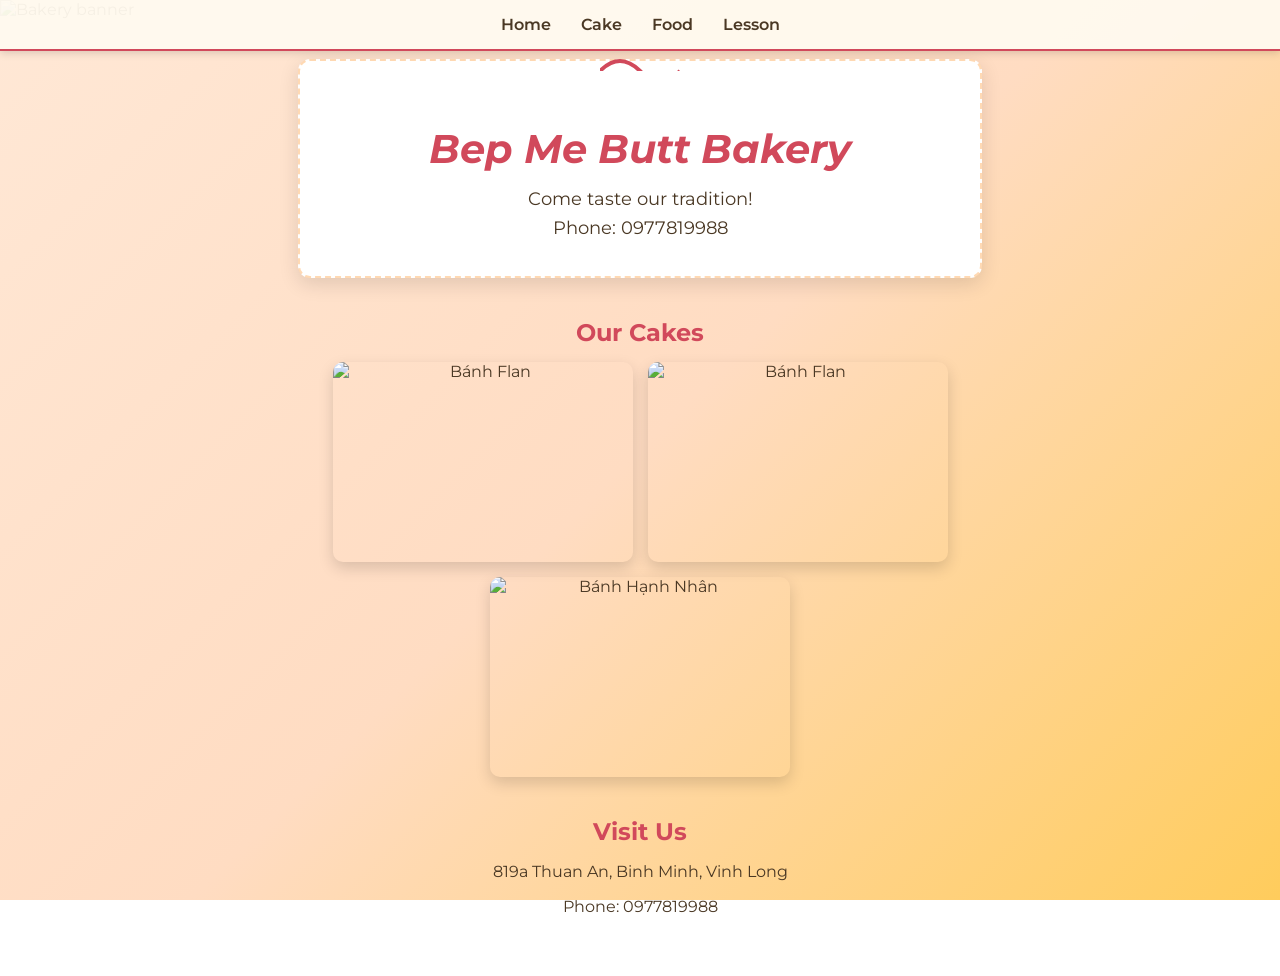
==== index.html @ 2055c54e "Add files via upload" ====
<!DOCTYPE html>
<html lang="vn">
<head>
    <meta charset="UTF-8">
    <meta name="viewport" content="width=device-width, initial-scale=1.0">
    <title>Bep Me Butt</title>
    <link href="https://fonts.googleapis.com/css2?family=Montserrat:wght@400;700&display=swap" rel="stylesheet">
    <link rel="stylesheet" href="style.css">
</head>
<body>
  <header>
    <nav class="catalog-bar">
      <ul>
        <li><a href="#home">Home</a></li>
        <li><a href="#cake">Cake</a></li>
        <li><a href="#food">Food</a></li>
        <li><a href="#lesson">Lesson</a></li>
      </ul>
    </nav>
  </header>

  <main>
    <section class="hero">
      <img src="https://via.placeholder.com/1200x400?text=Fresh+Baked+Goods" alt="Bakery banner">
    </section>

    <section class="card" id="about">
      <h1><em>Bep Me Butt Bakery</em></h1>
      <p></p>
      <p>Come taste our tradition!</p>
      <p>Phone: 0977819988</p>
    </section>

    <section class="gallery" id="cake">
      <h2>Our Cakes</h2>
      <div class="thumbs">
        <img src="https://via.placeholder.com/300x200?text=Chocolate+Cake" alt="Bánh Flan">
        <img src="https://via.placeholder.com/300x200?text=Strawberry+Cake" alt="Bánh Flan">
        <img src="https://via.placeholder.com/300x200?text=Cheesecake" alt="Bánh Hạnh Nhân">
      </div>
    </section>


    <section class="contact" id="lesson">
      <h2>Visit Us</h2>
      <p>819a Thuan An, Binh Minh, Vinh Long</p>
      <p>Phone: 0977819988</p>
    </section>
  </main>



  
</body>
</html>
---- style.css ----
@import url('https://fonts.googleapis.com/css2?family=Montserrat:wght@400;700&display=swap');

body {
    margin: 0;
    background: linear-gradient(135deg, #ffe8d6 0%, #ffdcc2 50%, #ffcc5c 100%);
    font-family: 'Montserrat', sans-serif;
    color: #4a3824; /* dark brown for a bakery feel */
    background-repeat: no-repeat;
    background-attachment: fixed;
}

/* global link/reset */
a {
    text-decoration: none;
    color: inherit;
}

/* navigation bar */
nav.catalog-bar {
    position: fixed;
    top: 0;
    width: 100%;
    background: rgba(255, 250, 240, 0.95); /* cream */
    box-shadow: 0 2px 8px rgba(0,0,0,.15);
    z-index: 1000;
    border-bottom: 2px solid #d1495b;
}

nav.catalog-bar ul {
    display: flex;
    justify-content: center;
    align-items: center;
    padding: 0;
    margin: 0;
    list-style: none;
}

nav.catalog-bar li {
    margin: 0 15px;
}

nav.catalog-bar a {
    font-weight: 600;
    padding: 15px 0;
    display: block;
    transition: color .2s ease;
}

nav.catalog-bar a:hover {
    color: #d1495b;
    text-shadow: 0 0 2px rgba(209,73,91,.5);
}

/* hero banner */
.hero img {
    width: 100%;
    display: block;
    object-fit: cover;
    max-height: 400px;
}

/* card */
.card {
    max-width: 600px;
    margin: 40px auto 20px;
    background: #fff;
    border-radius: 12px;
    padding: 30px 40px;
    box-shadow: 0 6px 20px rgba(0,0,0,.12);
    text-align: center;
    border: 2px dashed #ffd9b3; /* icing-like border */
    position: relative;
}
.card::before {
    content: "";
    position: absolute;
    top: -10px;
    left: 50%;
    transform: translateX(-50%);
    width: 80px;
    height: 20px;
    background: url('data:image/svg+xml;utf8,<svg xmlns="http://www.w3.org/2000/svg" width="80" height="20"><path d="M0,20 Q20,0 40,20 T80,20" fill="none" stroke="%23d1495b" stroke-width="4"/></svg>') no-repeat center;
}

.card h1 {
    color: #d1495b;
    font-size: 2.5rem;
    margin-bottom: 15px;
}

.card p {
    margin: 8px 0;
    font-size: 1.1rem;
}

.gallery {
    max-width: 900px;
    margin: 40px auto;
    text-align: center;
}

.gallery h2 {
    color: #d1495b;
    margin-bottom: 15px;
}

.gallery .thumbs {
    display: flex;
    flex-wrap: wrap;
    justify-content: center;
    gap: 15px;
}

.gallery .thumbs img {
    border-radius: 10px;
    width: 300px;
    height: 200px;
    object-fit: cover;
    box-shadow: 0 6px 15px rgba(0,0,0,.15);
    transition: transform .3s ease, box-shadow .3s ease;
}
.gallery .thumbs img:hover {
    transform: scale(1.05);
    box-shadow: 0 8px 20px rgba(0,0,0,.2);
}

.menu {
    max-width: 600px;
    margin: 40px auto;
}

.menu h2 {
    color: #d1495b;
    margin-bottom: 10px;
    text-align: center;
}

.menu ul {
    list-style: none;
    padding: 0;
    text-align: center;
}

.menu li {
    margin: 5px 0;
    font-size: 1.1rem;
}

.contact {
    max-width: 600px;
    margin: 40px auto 60px;
    text-align: center;
}

.contact h2 {
    color: #d1495b;
    margin-bottom: 10px;
}

/* responsive tweaks */
@media (max-width: 600px) {
    nav.catalog-bar ul { flex-direction: column; }
    nav.catalog-bar li { margin: 5px 0; }
    .card { margin-top: 160px; }
    .gallery .thumbs { flex-direction: column; }
    .gallery .thumbs img { width: 100%; height: auto; }
    .hero img { max-height: 200px; }
}
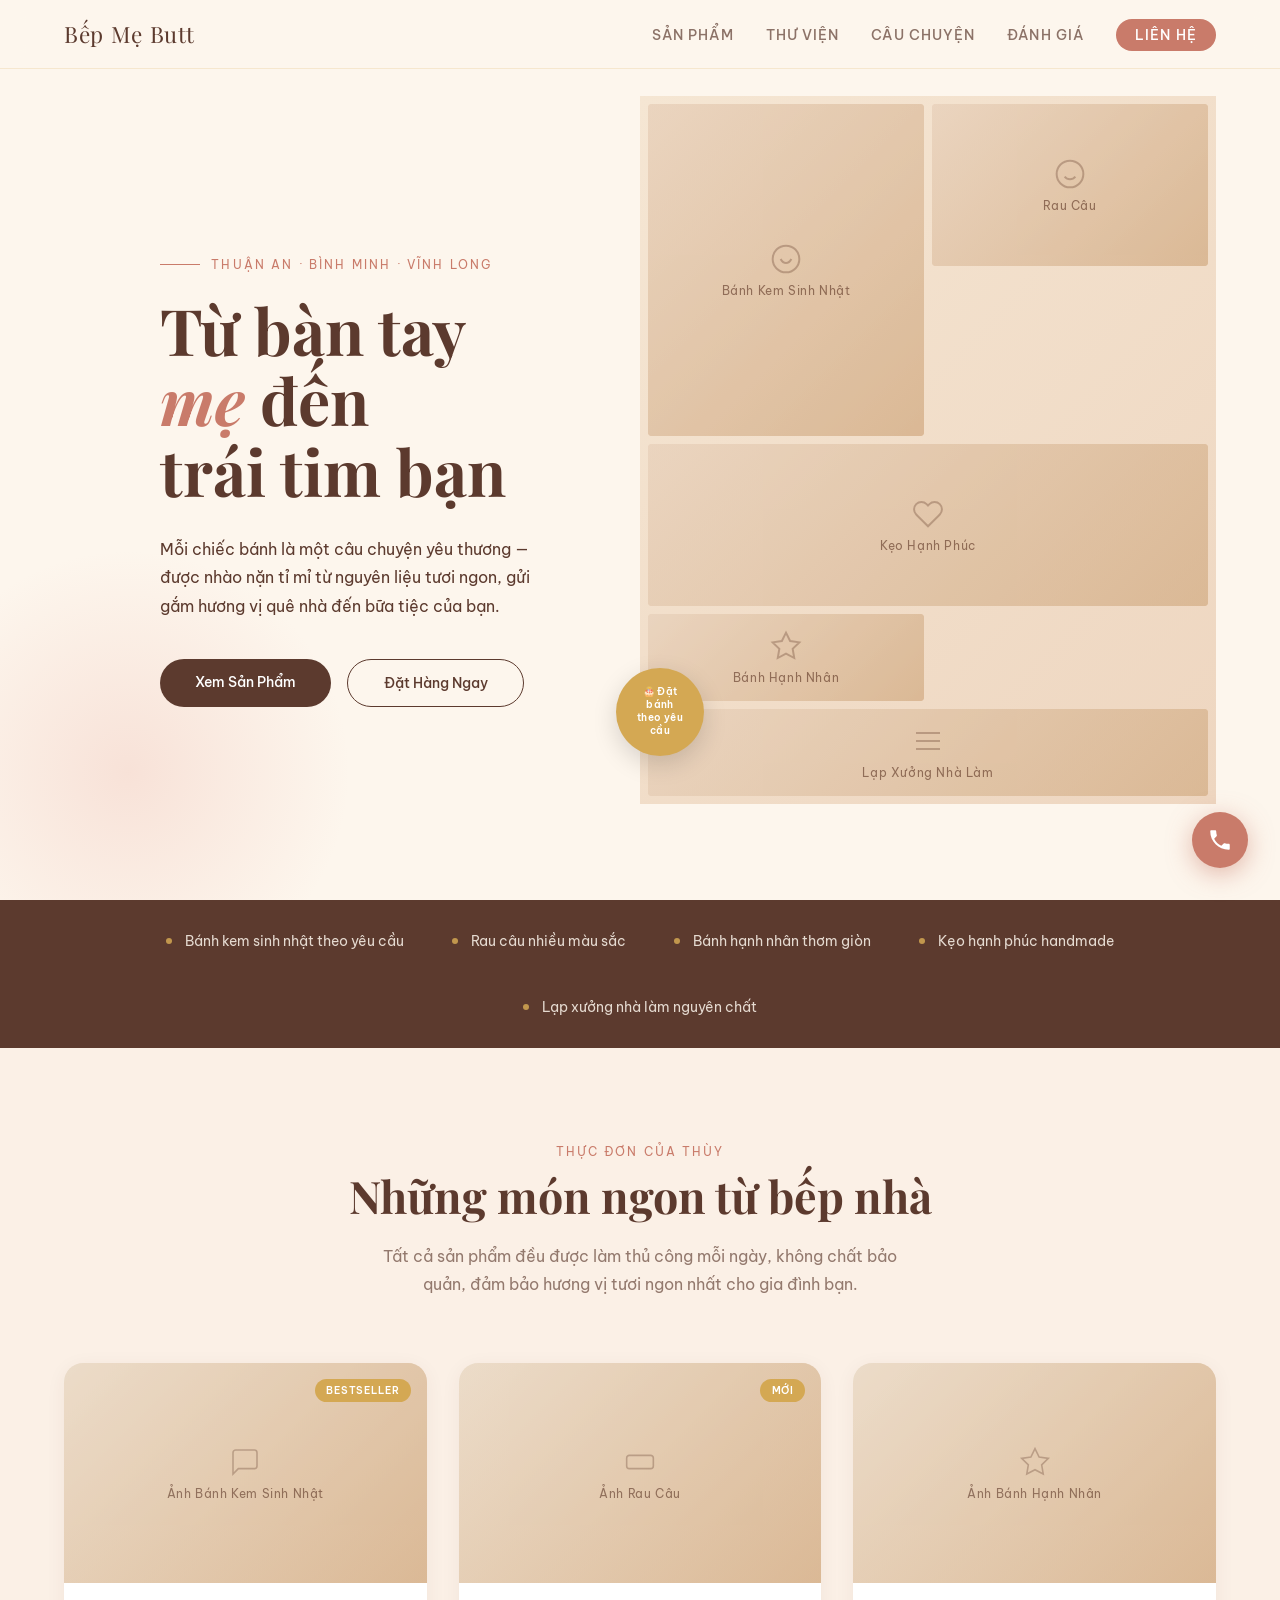
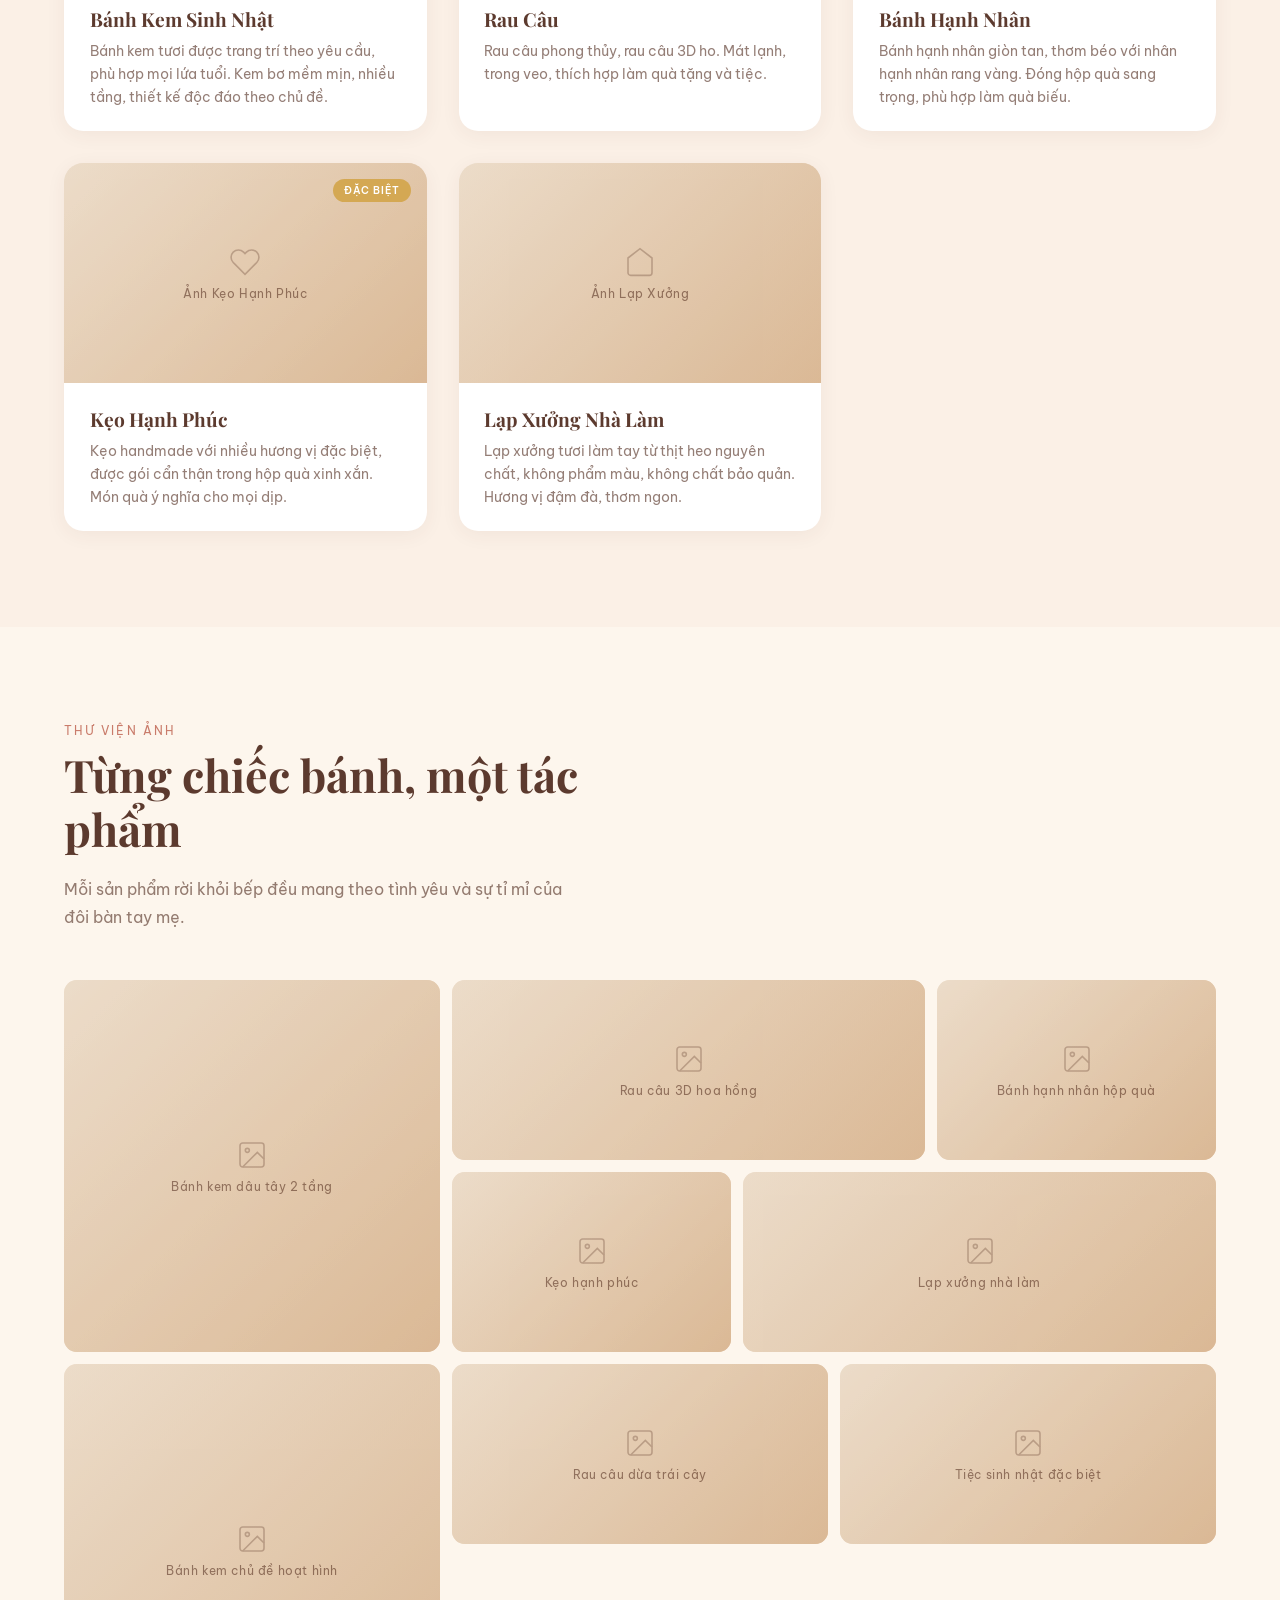
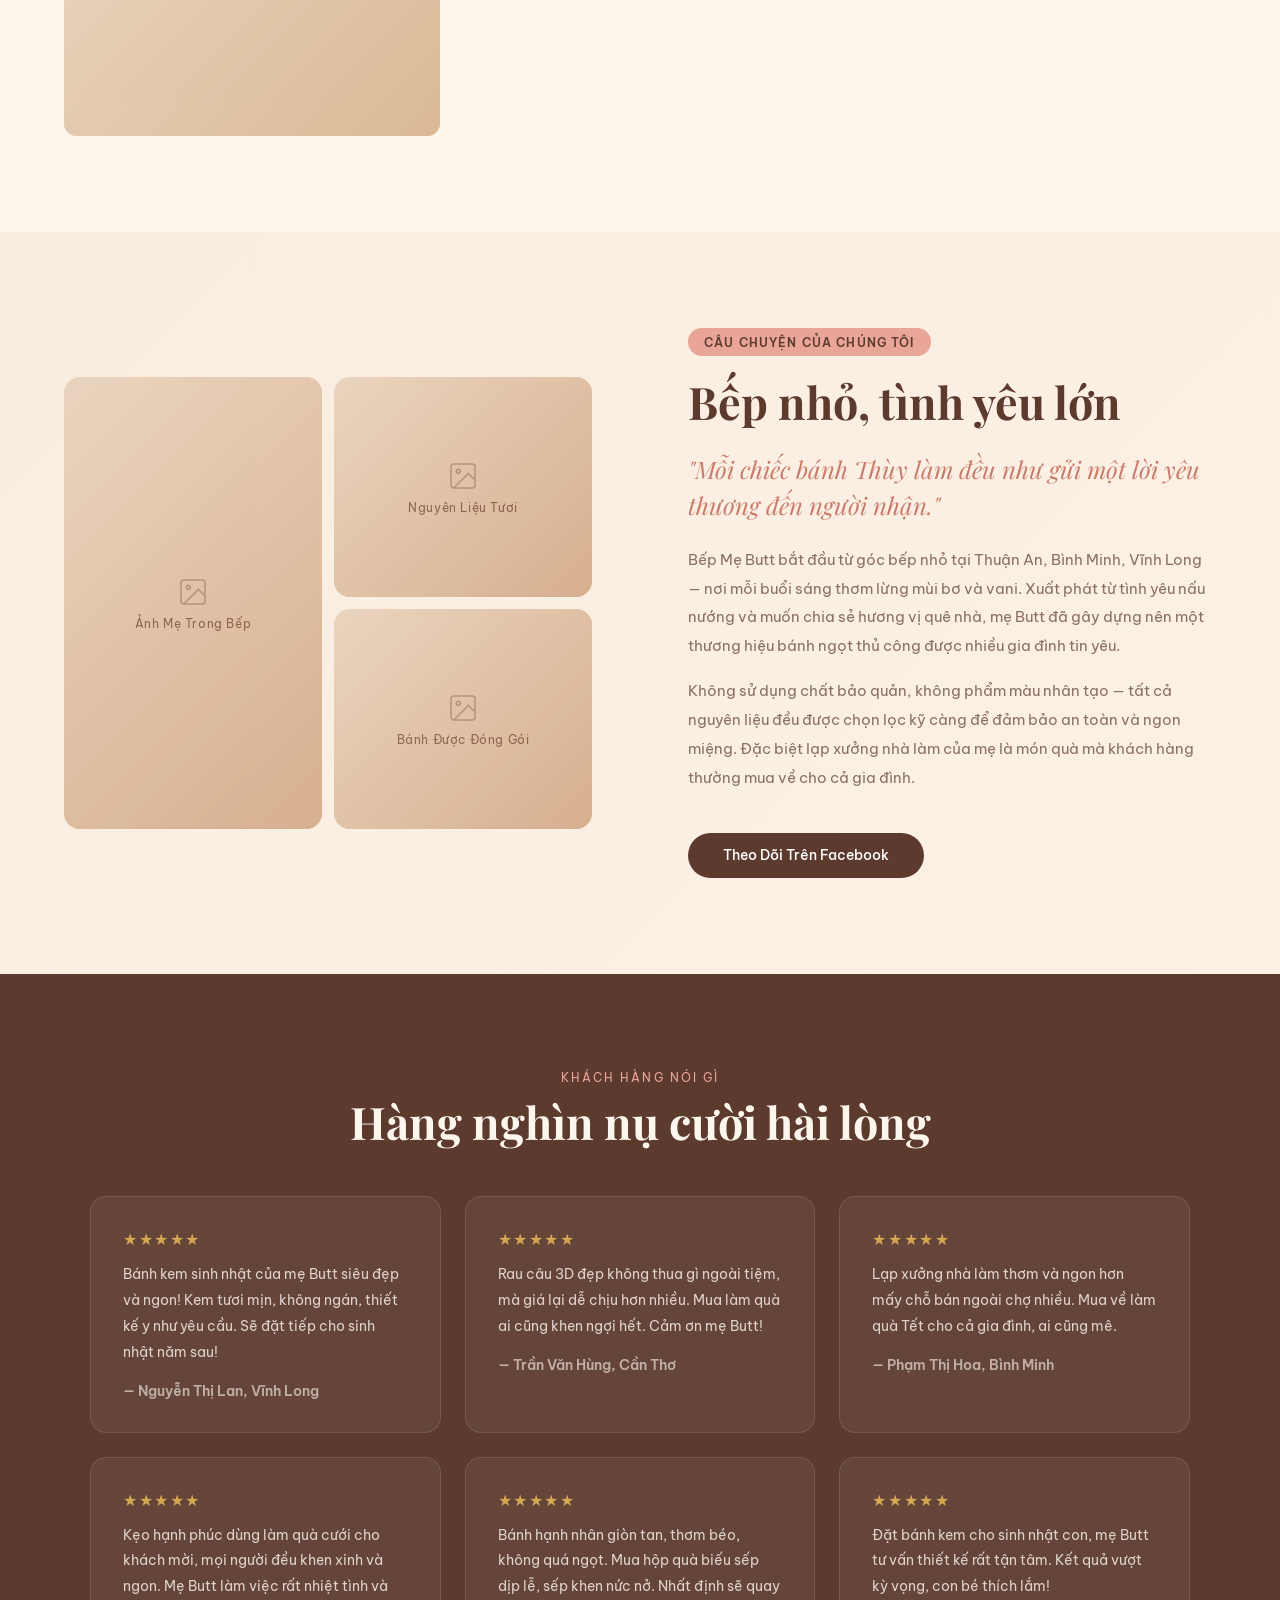
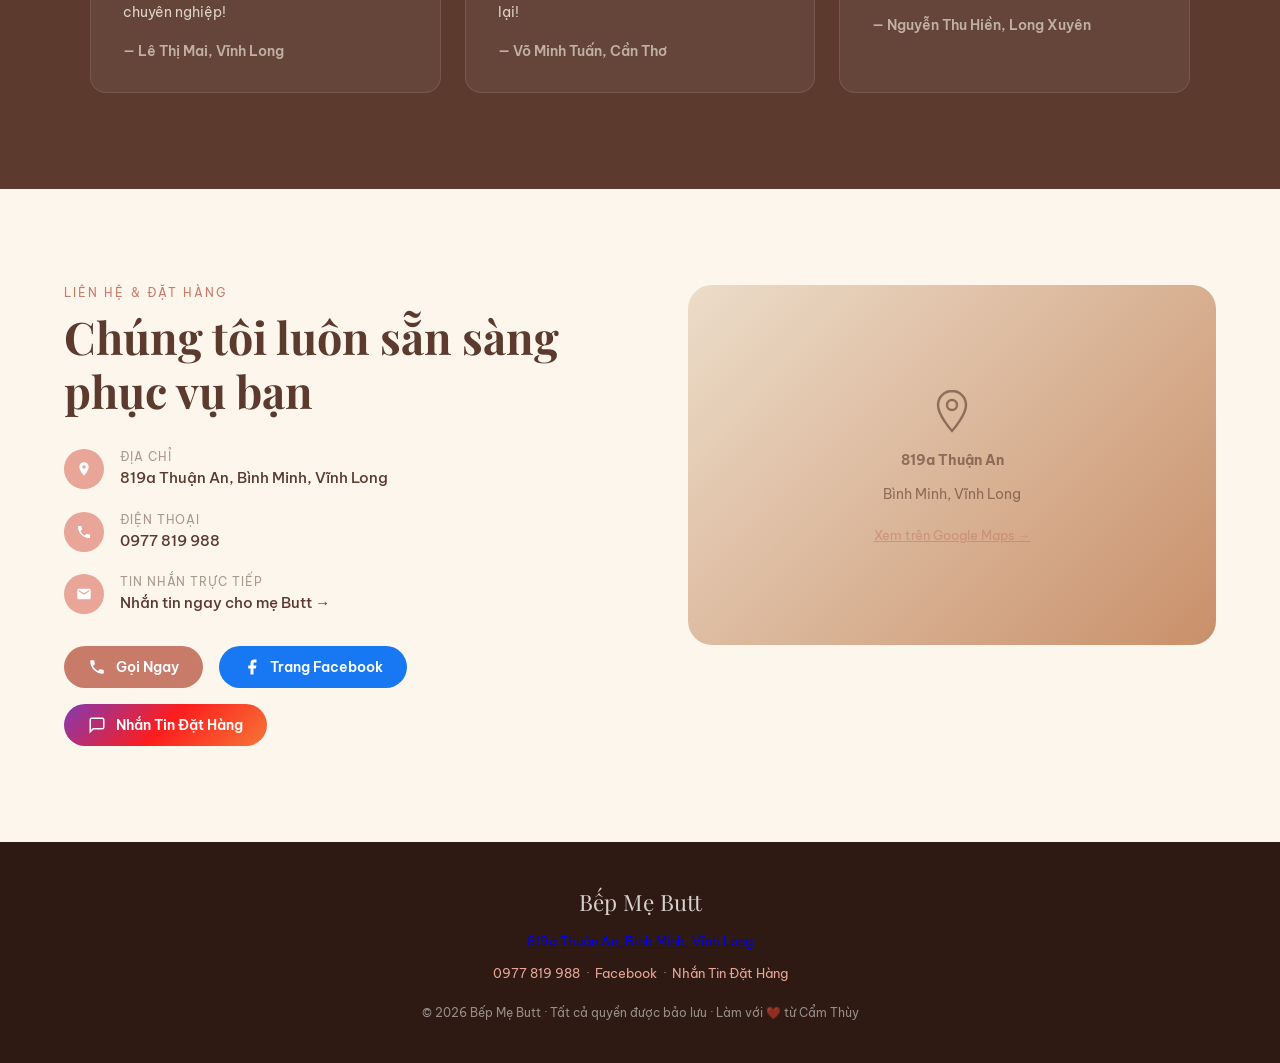
==== commit 7798b8b4: "Add files via upload" ====
--- a/index.html
+++ b/index.html
@@ -1,55 +1,340 @@
 <!DOCTYPE html>
-<html lang="vn">
+<html lang="vi">
 <head>
-    <meta charset="UTF-8">
-    <meta name="viewport" content="width=device-width, initial-scale=1.0">
-    <title>Bep Me Butt</title>
-    <link href="https://fonts.googleapis.com/css2?family=Montserrat:wght@400;700&display=swap" rel="stylesheet">
-    <link rel="stylesheet" href="style.css">
+<meta charset="UTF-8">
+<meta name="viewport" content="width=device-width, initial-scale=1.0">
+<title>Bếp Mẹ Butt – Bánh Ngọt Thủ Công</title>
+<link href="https://fonts.googleapis.com/css2?family=Playfair+Display:ital,wght@0,400;0,700;1,400&family=Be+Vietnam+Pro:wght@300;400;500;600&display=swap" rel="stylesheet">
+<link rel="stylesheet" href="style.css">
 </head>
 <body>
-  <header>
-    <nav class="catalog-bar">
-      <ul>
-        <li><a href="#home">Home</a></li>
-        <li><a href="#cake">Cake</a></li>
-        <li><a href="#food">Food</a></li>
-        <li><a href="#lesson">Lesson</a></li>
-      </ul>
-    </nav>
-  </header>
-
-  <main>
-    <section class="hero">
-      <img src="https://via.placeholder.com/1200x400?text=Fresh+Baked+Goods" alt="Bakery banner">
-    </section>
-
-    <section class="card" id="about">
-      <h1><em>Bep Me Butt Bakery</em></h1>
-      <p></p>
-      <p>Come taste our tradition!</p>
-      <p>Phone: 0977819988</p>
-    </section>
-
-    <section class="gallery" id="cake">
-      <h2>Our Cakes</h2>
-      <div class="thumbs">
-        <img src="https://via.placeholder.com/300x200?text=Chocolate+Cake" alt="Bánh Flan">
-        <img src="https://via.placeholder.com/300x200?text=Strawberry+Cake" alt="Bánh Flan">
-        <img src="https://via.placeholder.com/300x200?text=Cheesecake" alt="Bánh Hạnh Nhân">
-      </div>
-    </section>
-
-
-    <section class="contact" id="lesson">
-      <h2>Visit Us</h2>
-      <p>819a Thuan An, Binh Minh, Vinh Long</p>
-      <p>Phone: 0977819988</p>
-    </section>
-  </main>
-
-
-
-  
+
+<!-- NAV -->
+<nav>
+  <a href="#" class="nav-logo">Bếp Mẹ Butt</a>
+  <ul class="nav-links">
+    <li><a href="#san-pham">Sản Phẩm</a></li>
+    <li><a href="#thu-vien">Thư Viện</a></li>
+    <li><a href="#cau-chuyen">Câu Chuyện</a></li>
+    <li><a href="#danh-gia">Đánh Giá</a></li>
+    <li><a href="#lien-he" class="nav-cta">Liên Hệ</a></li>
+  </ul>
+</nav>
+
+<!-- HERO -->
+<section class="hero" id="trang-chu">
+  <div class="hero-left">
+    <p class="hero-eyebrow">Thuận An · Bình Minh · Vĩnh Long</p>
+    <h1 class="hero-title">
+      Từ bàn tay<br><em>mẹ</em> đến<br>trái tim bạn
+    </h1>
+    <p class="hero-desc">
+      Mỗi chiếc bánh là một câu chuyện yêu thương — được nhào nặn tỉ mỉ từ nguyên liệu tươi ngon, gửi gắm hương vị quê nhà đến bữa tiệc của bạn.
+    </p>
+    <div class="hero-btns">
+      <a href="#san-pham" class="btn-primary">Xem Sản Phẩm</a>
+      <a href="https://www.facebook.com/messages/t/100029958670315" target="_blank" class="btn-outline">Đặt Hàng Ngay</a>
+    </div>
+  </div>
+
+  <div class="hero-right">
+    <div class="hero-mosaic">
+      <div class="mosaic-img">
+        <div class="ph">
+          <svg viewBox="0 0 24 24" fill="none" stroke="currentColor" stroke-width="1.5"><circle cx="12" cy="12" r="10"/><path d="M8 12s1.5 3 4 3 4-3 4-3"/><path d="M9 9h.01M15 9h.01"/></svg>
+          Bánh Kem Sinh Nhật
+        </div>
+      </div>
+      <div class="mosaic-img">
+        <div class="ph">
+          <svg viewBox="0 0 24 24" fill="none" stroke="currentColor" stroke-width="1.5"><path d="M12 2C6.48 2 2 6.48 2 12s4.48 10 10 10 10-4.48 10-10S17.52 2 12 2z"/><path d="M8 14s1.5 2 4 2 4-2 4-2"/></svg>
+          Rau Câu
+        </div>
+      </div>
+      <div class="mosaic-img">
+        <div class="ph">
+          <svg viewBox="0 0 24 24" fill="none" stroke="currentColor" stroke-width="1.5"><path d="M20.84 4.61a5.5 5.5 0 0 0-7.78 0L12 5.67l-1.06-1.06a5.5 5.5 0 0 0-7.78 7.78l1.06 1.06L12 21.23l7.78-7.78 1.06-1.06a5.5 5.5 0 0 0 0-7.78z"/></svg>
+          Kẹo Hạnh Phúc
+        </div>
+      </div>
+      <div class="mosaic-img">
+        <div class="ph">
+          <svg viewBox="0 0 24 24" fill="none" stroke="currentColor" stroke-width="1.5"><path d="M12 2l3.09 6.26L22 9.27l-5 4.87 1.18 6.88L12 17.77l-6.18 3.25L7 14.14 2 9.27l6.91-1.01L12 2z"/></svg>
+          Bánh Hạnh Nhân
+        </div>
+      </div>
+      <div class="mosaic-img" style="grid-column:span 2">
+        <div class="ph">
+          <svg viewBox="0 0 24 24" fill="none" stroke="currentColor" stroke-width="1.5"><path d="M3 6h18M3 12h18M3 18h18"/></svg>
+          Lạp Xưởng Nhà Làm
+        </div>
+      </div>
+    </div>
+    <div class="hero-badge">🎂 Đặt<br>bánh<br>theo yêu<br>cầu</div>
+  </div>
+  <div class="hero-blob"></div>
+</section>
+
+<!-- STRIP -->
+<div class="about-strip">
+  <div class="strip-item"><span class="strip-dot"></span>Bánh kem sinh nhật theo yêu cầu</div>
+  <div class="strip-item"><span class="strip-dot"></span>Rau câu nhiều màu sắc</div>
+  <div class="strip-item"><span class="strip-dot"></span>Bánh hạnh nhân thơm giòn</div>
+  <div class="strip-item"><span class="strip-dot"></span>Kẹo hạnh phúc handmade</div>
+  <div class="strip-item"><span class="strip-dot"></span>Lạp xưởng nhà làm nguyên chất</div>
+</div>
+
+<!-- PRODUCTS -->
+<section id="san-pham">
+  <div class="products-header">
+    <p class="section-label">Thực Đơn Của Thùy</p>
+    <h2 class="section-title">Những món ngon từ bếp nhà</h2>
+    <p class="section-sub">Tất cả sản phẩm đều được làm thủ công mỗi ngày, không chất bảo quản, đảm bảo hương vị tươi ngon nhất cho gia đình bạn.</p>
+  </div>
+  <div class="product-grid">
+
+    <div class="product-card">
+      <div class="product-img">
+        <div class="ph">
+          <svg viewBox="0 0 24 24" fill="none" stroke="currentColor" stroke-width="1.2" width="40" height="40"><path d="M21 15a2 2 0 0 1-2 2H7l-4 4V5a2 2 0 0 1 2-2h14a2 2 0 0 1 2 2z"/></svg>
+          Ảnh Bánh Kem Sinh Nhật
+        </div>
+        <span class="product-tag">Bestseller</span>
+      </div>
+      <div class="product-info">
+        <h3 class="product-name">Bánh Kem Sinh Nhật</h3>
+        <p class="product-desc">Bánh kem tươi được trang trí theo yêu cầu, phù hợp mọi lứa tuổi. Kem bơ mềm mịn, nhiều tầng, thiết kế độc đáo theo chủ đề.</p>
+      </div>
+    </div>
+
+    <div class="product-card">
+      <div class="product-img">
+        <div class="ph">
+          <svg viewBox="0 0 24 24" fill="none" stroke="currentColor" stroke-width="1.2" width="40" height="40"><path d="M20 7H4a2 2 0 0 0-2 2v6a2 2 0 0 0 2 2h16a2 2 0 0 0 2-2V9a2 2 0 0 0-2-2z"/></svg>
+          Ảnh Rau Câu
+        </div>
+        <span class="product-tag">Mới</span>
+      </div>
+      <div class="product-info">
+        <h3 class="product-name">Rau Câu</h3>
+        <p class="product-desc">Rau câu phong thủy, rau câu 3D ho. Mát lạnh, trong veo, thích hợp làm quà tặng và tiệc.</p>
+      </div>
+    </div>
+
+    <div class="product-card">
+      <div class="product-img">
+        <div class="ph">
+          <svg viewBox="0 0 24 24" fill="none" stroke="currentColor" stroke-width="1.2" width="40" height="40"><path d="M12 2l3.09 6.26L22 9.27l-5 4.87 1.18 6.88L12 17.77l-6.18 3.25L7 14.14 2 9.27l6.91-1.01L12 2z"/></svg>
+          Ảnh Bánh Hạnh Nhân
+        </div>
+      </div>
+      <div class="product-info">
+        <h3 class="product-name">Bánh Hạnh Nhân</h3>
+        <p class="product-desc">Bánh hạnh nhân giòn tan, thơm béo với nhân hạnh nhân rang vàng. Đóng hộp quà sang trọng, phù hợp làm quà biếu.</p>
+      </div>
+    </div>
+
+    <div class="product-card">
+      <div class="product-img">
+        <div class="ph">
+          <svg viewBox="0 0 24 24" fill="none" stroke="currentColor" stroke-width="1.2" width="40" height="40"><path d="M20.84 4.61a5.5 5.5 0 0 0-7.78 0L12 5.67l-1.06-1.06a5.5 5.5 0 0 0-7.78 7.78l1.06 1.06L12 21.23l7.78-7.78 1.06-1.06a5.5 5.5 0 0 0 0-7.78z"/></svg>
+          Ảnh Kẹo Hạnh Phúc
+        </div>
+        <span class="product-tag">Đặc Biệt</span>
+      </div>
+      <div class="product-info">
+        <h3 class="product-name">Kẹo Hạnh Phúc</h3>
+        <p class="product-desc">Kẹo handmade với nhiều hương vị đặc biệt, được gói cẩn thận trong hộp quà xinh xắn. Món quà ý nghĩa cho mọi dịp.</p>
+      </div>
+    </div>
+
+    <div class="product-card">
+      <div class="product-img">
+        <div class="ph">
+          <svg viewBox="0 0 24 24" fill="none" stroke="currentColor" stroke-width="1.2" width="40" height="40"><path d="M3 9l9-7 9 7v11a2 2 0 0 1-2 2H5a2 2 0 0 1-2-2z"/></svg>
+          Ảnh Lạp Xưởng
+        </div>
+      </div>
+      <div class="product-info">
+        <h3 class="product-name">Lạp Xưởng Nhà Làm</h3>
+        <p class="product-desc">Lạp xưởng tươi làm tay từ thịt heo nguyên chất, không phẩm màu, không chất bảo quản. Hương vị đậm đà, thơm ngon.</p>
+      </div>
+    </div>
+
+  </div>
+</section>
+
+<!-- GALLERY -->
+<section id="thu-vien">
+  <div class="gallery-header">
+    <p class="section-label">Thư Viện Ảnh</p>
+    <h2 class="section-title">Từng chiếc bánh, một tác phẩm</h2>
+    <p class="section-sub">Mỗi sản phẩm rời khỏi bếp đều mang theo tình yêu và sự tỉ mỉ của đôi bàn tay mẹ.</p>
+  </div>
+  <div class="gallery-grid">
+    <div class="g-img g1"><div class="ph" style="height:100%"><svg viewBox="0 0 24 24" fill="none" stroke="currentColor" stroke-width="1.2" width="36" height="36"><rect x="3" y="3" width="18" height="18" rx="2"/><circle cx="8.5" cy="8.5" r="1.5"/><path d="M21 15l-5-5L5 21"/></svg>Bánh kem dâu tây 2 tầng</div></div>
+    <div class="g-img g2"><div class="ph" style="height:100%"><svg viewBox="0 0 24 24" fill="none" stroke="currentColor" stroke-width="1.2" width="32" height="32"><rect x="3" y="3" width="18" height="18" rx="2"/><circle cx="8.5" cy="8.5" r="1.5"/><path d="M21 15l-5-5L5 21"/></svg>Rau câu 3D hoa hồng</div></div>
+    <div class="g-img g3"><div class="ph" style="height:100%"><svg viewBox="0 0 24 24" fill="none" stroke="currentColor" stroke-width="1.2" width="28" height="28"><rect x="3" y="3" width="18" height="18" rx="2"/><circle cx="8.5" cy="8.5" r="1.5"/><path d="M21 15l-5-5L5 21"/></svg>Bánh hạnh nhân hộp quà</div></div>
+    <div class="g-img g4"><div class="ph" style="height:100%"><svg viewBox="0 0 24 24" fill="none" stroke="currentColor" stroke-width="1.2" width="28" height="28"><rect x="3" y="3" width="18" height="18" rx="2"/><circle cx="8.5" cy="8.5" r="1.5"/><path d="M21 15l-5-5L5 21"/></svg>Kẹo hạnh phúc</div></div>
+    <div class="g-img g5"><div class="ph" style="height:100%"><svg viewBox="0 0 24 24" fill="none" stroke="currentColor" stroke-width="1.2" width="32" height="32"><rect x="3" y="3" width="18" height="18" rx="2"/><circle cx="8.5" cy="8.5" r="1.5"/><path d="M21 15l-5-5L5 21"/></svg>Lạp xưởng nhà làm</div></div>
+    <div class="g-img g6"><div class="ph" style="height:100%"><svg viewBox="0 0 24 24" fill="none" stroke="currentColor" stroke-width="1.2" width="36" height="36"><rect x="3" y="3" width="18" height="18" rx="2"/><circle cx="8.5" cy="8.5" r="1.5"/><path d="M21 15l-5-5L5 21"/></svg>Bánh kem chủ đề hoạt hình</div></div>
+    <div class="g-img g7"><div class="ph" style="height:100%"><svg viewBox="0 0 24 24" fill="none" stroke="currentColor" stroke-width="1.2" width="28" height="28"><rect x="3" y="3" width="18" height="18" rx="2"/><circle cx="8.5" cy="8.5" r="1.5"/><path d="M21 15l-5-5L5 21"/></svg>Rau câu dừa trái cây</div></div>
+    <div class="g-img g8"><div class="ph" style="height:100%"><svg viewBox="0 0 24 24" fill="none" stroke="currentColor" stroke-width="1.2" width="28" height="28"><rect x="3" y="3" width="18" height="18" rx="2"/><circle cx="8.5" cy="8.5" r="1.5"/><path d="M21 15l-5-5L5 21"/></svg>Tiệc sinh nhật đặc biệt</div></div>
+  </div>
+</section>
+
+<!-- STORY -->
+<section id="cau-chuyen">
+  <div class="story-imgs">
+    <div class="story-img"><div class="ph" style="height:100%">
+      <svg viewBox="0 0 24 24" fill="none" stroke="currentColor" stroke-width="1.2" width="40" height="40"><rect x="3" y="3" width="18" height="18" rx="2"/><circle cx="8.5" cy="8.5" r="1.5"/><path d="M21 15l-5-5L5 21"/></svg>
+      Ảnh Mẹ Trong Bếp
+    </div></div>
+    <div class="story-img"><div class="ph" style="height:100%">
+      <svg viewBox="0 0 24 24" fill="none" stroke="currentColor" stroke-width="1.2" width="36" height="36"><rect x="3" y="3" width="18" height="18" rx="2"/><circle cx="8.5" cy="8.5" r="1.5"/><path d="M21 15l-5-5L5 21"/></svg>
+      Nguyên Liệu Tươi
+    </div></div>
+    <div class="story-img"><div class="ph" style="height:100%">
+      <svg viewBox="0 0 24 24" fill="none" stroke="currentColor" stroke-width="1.2" width="36" height="36"><rect x="3" y="3" width="18" height="18" rx="2"/><circle cx="8.5" cy="8.5" r="1.5"/><path d="M21 15l-5-5L5 21"/></svg>
+      Bánh Được Đóng Gói
+    </div></div>
+  </div>
+  <div class="story-text-side">
+    <span class="story-tag">Câu Chuyện Của Chúng Tôi</span>
+    <h2 class="section-title">Bếp nhỏ, tình yêu lớn</h2>
+    <p class="story-quote">"Mỗi chiếc bánh Thùy làm đều như gửi một lời yêu thương đến người nhận."</p>
+    <p class="story-text">
+      Bếp Mẹ Butt bắt đầu từ góc bếp nhỏ tại Thuận An, Bình Minh, Vĩnh Long — nơi mỗi buổi sáng thơm lừng mùi bơ và vani. Xuất phát từ tình yêu nấu nướng và muốn chia sẻ hương vị quê nhà, mẹ Butt đã gây dựng nên một thương hiệu bánh ngọt thủ công được nhiều gia đình tin yêu.
+    </p>
+    <p class="story-text">
+      Không sử dụng chất bảo quản, không phẩm màu nhân tạo — tất cả nguyên liệu đều được chọn lọc kỹ càng để đảm bảo an toàn và ngon miệng. Đặc biệt lạp xưởng nhà làm của mẹ là món quà mà khách hàng thường mua về cho cả gia đình.
+    </p>
+    <a href="https://www.facebook.com/cam.thuy.le.971565" target="_blank" class="btn-primary" style="display:inline-block; margin-top:1.5rem;">Theo Dõi Trên Facebook</a>
+  </div>
+</section>
+
+<!-- TESTIMONIALS -->
+<section id="danh-gia">
+  <p class="section-label">Khách Hàng Nói Gì</p>
+  <h2 class="section-title">Hàng nghìn nụ cười hài lòng</h2>
+  <div class="reviews-grid">
+    <div class="review-card">
+      <div class="stars">★★★★★</div>
+      <p class="review-text">Bánh kem sinh nhật của mẹ Butt siêu đẹp và ngon! Kem tươi mịn, không ngán, thiết kế y như yêu cầu. Sẽ đặt tiếp cho sinh nhật năm sau!</p>
+      <p class="reviewer">— Nguyễn Thị Lan, Vĩnh Long</p>
+    </div>
+    <div class="review-card">
+      <div class="stars">★★★★★</div>
+      <p class="review-text">Rau câu 3D đẹp không thua gì ngoài tiệm, mà giá lại dễ chịu hơn nhiều. Mua làm quà ai cũng khen ngợi hết. Cảm ơn mẹ Butt!</p>
+      <p class="reviewer">— Trần Văn Hùng, Cần Thơ</p>
+    </div>
+    <div class="review-card">
+      <div class="stars">★★★★★</div>
+      <p class="review-text">Lạp xưởng nhà làm thơm và ngon hơn mấy chỗ bán ngoài chợ nhiều. Mua về làm quà Tết cho cả gia đình, ai cũng mê.</p>
+      <p class="reviewer">— Phạm Thị Hoa, Bình Minh</p>
+    </div>
+    <div class="review-card">
+      <div class="stars">★★★★★</div>
+      <p class="review-text">Kẹo hạnh phúc dùng làm quà cưới cho khách mời, mọi người đều khen xinh và ngon. Mẹ Butt làm việc rất nhiệt tình và chuyên nghiệp!</p>
+      <p class="reviewer">— Lê Thị Mai, Vĩnh Long</p>
+    </div>
+    <div class="review-card">
+      <div class="stars">★★★★★</div>
+      <p class="review-text">Bánh hạnh nhân giòn tan, thơm béo, không quá ngọt. Mua hộp quà biếu sếp dịp lễ, sếp khen nức nở. Nhất định sẽ quay lại!</p>
+      <p class="reviewer">— Võ Minh Tuấn, Cần Thơ</p>
+    </div>
+    <div class="review-card">
+      <div class="stars">★★★★★</div>
+      <p class="review-text">Đặt bánh kem cho sinh nhật con, mẹ Butt tư vấn thiết kế rất tận tâm. Kết quả vượt kỳ vọng, con bé thích lắm!</p>
+      <p class="reviewer">— Nguyễn Thu Hiền, Long Xuyên</p>
+    </div>
+  </div>
+</section>
+
+<!-- CONTACT -->
+<section id="lien-he">
+  <div class="contact-info">
+    <p class="section-label">Liên Hệ & Đặt Hàng</p>
+    <h2 class="section-title">Chúng tôi luôn sẵn sàng phục vụ bạn</h2>
+
+    <div class="contact-row">
+      <div class="contact-icon">
+        <svg viewBox="0 0 24 24"><path d="M12 2C8.13 2 5 5.13 5 9c0 5.25 7 13 7 13s7-7.75 7-13c0-3.87-3.13-7-7-7zm0 9.5c-1.38 0-2.5-1.12-2.5-2.5S10.62 6.5 12 6.5s2.5 1.12 2.5 2.5S13.38 11.5 12 11.5z"/></svg>
+      </div>
+      <div>
+        <p class="contact-label">Địa Chỉ</p>
+        <p class="contact-value">819a Thuận An, Bình Minh, Vĩnh Long</p>
+      </div>
+    </div>
+
+    <div class="contact-row">
+      <div class="contact-icon">
+        <svg viewBox="0 0 24 24"><path d="M6.62 10.79c1.44 2.83 3.76 5.14 6.59 6.59l2.2-2.2c.27-.27.67-.36 1.02-.24 1.12.37 2.33.57 3.57.57.55 0 1 .45 1 1V20c0 .55-.45 1-1 1-9.39 0-17-7.61-17-17 0-.55.45-1 1-1h3.5c.55 0 1 .45 1 1 0 1.25.2 2.45.57 3.57.11.35.03.74-.25 1.02l-2.2 2.2z"/></svg>
+      </div>
+      <div>
+        <p class="contact-label">Điện Thoại</p>
+        <p class="contact-value">
+          <a href="tel:+840977819988" id="call-link">0977 819 988</a>
+        </p>
+      </div>
+    </div>
+
+    <div class="contact-row">
+      <div class="contact-icon">
+        <svg viewBox="0 0 24 24"><path d="M20 4H4c-1.1 0-1.99.9-1.99 2L2 18c0 1.1.9 2 2 2h16c1.1 0 2-.9 2-2V6c0-1.1-.9-2-2-2zm0 4l-8 5-8-5V6l8 5 8-5v2z"/></svg>
+      </div>
+      <div>
+        <p class="contact-label">Tin Nhắn Trực Tiếp</p>
+        <p class="contact-value"><a href="https://www.facebook.com/messages/t/100029958670315" target="_blank">Nhắn tin ngay cho mẹ Butt →</a></p>
+      </div>
+    </div>
+
+    <div class="social-btns">
+      <a href="tel:+840977819988" class="social-btn btn-call" id="btn-call-main">
+        <svg width="18" height="18" viewBox="0 0 24 24" fill="white"><path d="M6.62 10.79c1.44 2.83 3.76 5.14 6.59 6.59l2.2-2.2c.27-.27.67-.36 1.02-.24 1.12.37 2.33.57 3.57.57.55 0 1 .45 1 1V20c0 .55-.45 1-1 1-9.39 0-17-7.61-17-17 0-.55.45-1 1-1h3.5c.55 0 1 .45 1 1 0 1.25.2 2.45.57 3.57.11.35.03.74-.25 1.02l-2.2 2.2z"/></svg>
+        Gọi Ngay
+      </a>
+      <a href="https://www.facebook.com/cam.thuy.le.971565" target="_blank" class="social-btn btn-fb">
+        <svg width="18" height="18" viewBox="0 0 24 24" fill="white"><path d="M18 2h-3a5 5 0 0 0-5 5v3H7v4h3v8h4v-8h3l1-4h-4V7a1 1 0 0 1 1-1h3z"/></svg>
+        Trang Facebook
+      </a>
+      <a href="https://www.facebook.com/messages/t/100029958670315" target="_blank" class="social-btn btn-msg">
+        <svg width="18" height="18" viewBox="0 0 24 24" fill="none" stroke="white" stroke-width="2"><path d="M21 15a2 2 0 0 1-2 2H7l-4 4V5a2 2 0 0 1 2-2h14a2 2 0 0 1 2 2z"/></svg>
+        Nhắn Tin Đặt Hàng
+      </a>
+    </div>
+  </div>
+
+  <div class="contact-map">
+    <div class="map-placeholder">
+      <svg viewBox="0 0 24 24" fill="none" stroke="currentColor" stroke-width="1.2"><path d="M12 2C8.13 2 5 5.13 5 9c0 5.25 7 13 7 13s7-7.75 7-13c0-3.87-3.13-7-7-7zm0 9.5c-1.38 0-2.5-1.12-2.5-2.5S10.62 6.5 12 6.5s2.5 1.12 2.5 2.5S13.38 11.5 12 11.5z"/></svg>
+      <strong>819a Thuận An</strong>
+      Bình Minh, Vĩnh Long
+      <br>
+      <a href="https://maps.app.goo.gl/HTHNeqgXyjkHbx8s7" target="_blank" style="color:var(--dusty); font-size:.8rem; margin-top:.5rem;">Xem trên Google Maps →</a>
+    </div>
+  </div>
+</section>
+
+<!-- FOOTER -->
+<footer>
+  <p class="footer-logo">Bếp Mẹ Butt</p>
+  <a href="https://maps.app.goo.gl/HTHNeqgXyjkHbx8s7" target="_blank">819a Thuận An, Bình Minh, Vĩnh Long</a>
+  <p class="footer-links">
+    <a href="tel:+840977819988">0977 819 988</a>
+    &nbsp;·&nbsp;
+    <a href="https://www.facebook.com/cam.thuy.le.971565" target="_blank">Facebook</a>
+    &nbsp;·&nbsp;
+    <a href="https://www.facebook.com/messages/t/100029958670315" target="_blank">Nhắn Tin Đặt Hàng</a>
+  </p>
+  <p class="footer-copy">© 2026 Bếp Mẹ Butt · Tất cả quyền được bảo lưu · Làm với ❤️ từ Cẩm Thùy</p>
+</footer>
+
+<!-- Floating call button -->
+<a href="tel:+840977819988" class="fab-call" id="fab-call" title="Gọi ngay 0977 819 988">
+  <svg width="26" height="26" viewBox="0 0 24 24" fill="white"><path d="M6.62 10.79c1.44 2.83 3.76 5.14 6.59 6.59l2.2-2.2c.27-.27.67-.36 1.02-.24 1.12.37 2.33.57 3.57.57.55 0 1 .45 1 1V20c0 .55-.45 1-1 1-9.39 0-17-7.61-17-17 0-.55.45-1 1-1h3.5c.55 0 1 .45 1 1 0 1.25.2 2.45.57 3.57.11.35.03.74-.25 1.02l-2.2 2.2z"/></svg>
+</a>
+
+<script src="script.js"></script>
 </body>
-</html>
+</html>
--- a/style.css
+++ b/style.css
@@ -1,168 +1,387 @@
-@import url('https://fonts.googleapis.com/css2?family=Montserrat:wght@400;700&display=swap');
+:root {
+  --cream: #FDF6ED;
+  --rose:  #E8A598;
+  --dusty: #C97B6A;
+  --brown: #5C3A2E;
+  --gold:  #D4A853;
+  --sage:  #8BA888;
+  --light: #FBF0E6;
+}
+
+*, *::before, *::after { box-sizing: border-box; margin: 0; padding: 0; }
+
+html { scroll-behavior: smooth; }
 
 body {
-    margin: 0;
-    background: linear-gradient(135deg, #ffe8d6 0%, #ffdcc2 50%, #ffcc5c 100%);
-    font-family: 'Montserrat', sans-serif;
-    color: #4a3824; /* dark brown for a bakery feel */
-    background-repeat: no-repeat;
-    background-attachment: fixed;
-}
-
-/* global link/reset */
-a {
-    text-decoration: none;
-    color: inherit;
-}
-
-/* navigation bar */
-nav.catalog-bar {
-    position: fixed;
-    top: 0;
-    width: 100%;
-    background: rgba(255, 250, 240, 0.95); /* cream */
-    box-shadow: 0 2px 8px rgba(0,0,0,.15);
-    z-index: 1000;
-    border-bottom: 2px solid #d1495b;
-}
-
-nav.catalog-bar ul {
-    display: flex;
-    justify-content: center;
-    align-items: center;
-    padding: 0;
-    margin: 0;
-    list-style: none;
-}
-
-nav.catalog-bar li {
-    margin: 0 15px;
-}
-
-nav.catalog-bar a {
-    font-weight: 600;
-    padding: 15px 0;
-    display: block;
-    transition: color .2s ease;
-}
-
-nav.catalog-bar a:hover {
-    color: #d1495b;
-    text-shadow: 0 0 2px rgba(209,73,91,.5);
-}
-
-/* hero banner */
-.hero img {
-    width: 100%;
-    display: block;
-    object-fit: cover;
-    max-height: 400px;
-}
-
-/* card */
-.card {
-    max-width: 600px;
-    margin: 40px auto 20px;
-    background: #fff;
-    border-radius: 12px;
-    padding: 30px 40px;
-    box-shadow: 0 6px 20px rgba(0,0,0,.12);
-    text-align: center;
-    border: 2px dashed #ffd9b3; /* icing-like border */
-    position: relative;
-}
-.card::before {
-    content: "";
-    position: absolute;
-    top: -10px;
-    left: 50%;
-    transform: translateX(-50%);
-    width: 80px;
-    height: 20px;
-    background: url('data:image/svg+xml;utf8,<svg xmlns="http://www.w3.org/2000/svg" width="80" height="20"><path d="M0,20 Q20,0 40,20 T80,20" fill="none" stroke="%23d1495b" stroke-width="4"/></svg>') no-repeat center;
-}
-
-.card h1 {
-    color: #d1495b;
-    font-size: 2.5rem;
-    margin-bottom: 15px;
-}
-
-.card p {
-    margin: 8px 0;
-    font-size: 1.1rem;
-}
-
-.gallery {
-    max-width: 900px;
-    margin: 40px auto;
-    text-align: center;
-}
-
-.gallery h2 {
-    color: #d1495b;
-    margin-bottom: 15px;
-}
-
-.gallery .thumbs {
-    display: flex;
-    flex-wrap: wrap;
-    justify-content: center;
-    gap: 15px;
-}
-
-.gallery .thumbs img {
-    border-radius: 10px;
-    width: 300px;
-    height: 200px;
-    object-fit: cover;
-    box-shadow: 0 6px 15px rgba(0,0,0,.15);
-    transition: transform .3s ease, box-shadow .3s ease;
-}
-.gallery .thumbs img:hover {
-    transform: scale(1.05);
-    box-shadow: 0 8px 20px rgba(0,0,0,.2);
-}
-
-.menu {
-    max-width: 600px;
-    margin: 40px auto;
-}
-
-.menu h2 {
-    color: #d1495b;
-    margin-bottom: 10px;
-    text-align: center;
-}
-
-.menu ul {
-    list-style: none;
-    padding: 0;
-    text-align: center;
-}
-
-.menu li {
-    margin: 5px 0;
-    font-size: 1.1rem;
-}
-
-.contact {
-    max-width: 600px;
-    margin: 40px auto 60px;
-    text-align: center;
-}
-
-.contact h2 {
-    color: #d1495b;
-    margin-bottom: 10px;
-}
-
-/* responsive tweaks */
-@media (max-width: 600px) {
-    nav.catalog-bar ul { flex-direction: column; }
-    nav.catalog-bar li { margin: 5px 0; }
-    .card { margin-top: 160px; }
-    .gallery .thumbs { flex-direction: column; }
-    .gallery .thumbs img { width: 100%; height: auto; }
-    .hero img { max-height: 200px; }
-}
+  background: var(--cream);
+  color: var(--brown);
+  font-family: 'Be Vietnam Pro', sans-serif;
+  overflow-x: hidden;
+}
+
+/* ─── NAV ─── */
+nav {
+  position: fixed; top: 0; left: 0; right: 0; z-index: 100;
+  display: flex; align-items: center; justify-content: space-between;
+  padding: 1.2rem 4rem;
+  background: rgba(253,246,237,0.88);
+  backdrop-filter: blur(12px);
+  border-bottom: 1px solid rgba(212,168,83,.2);
+  transition: box-shadow .3s;
+}
+nav.scrolled {
+  box-shadow: 0 4px 24px rgba(92,58,46,.1);
+}
+.nav-logo {
+  font-family: 'Playfair Display', serif;
+  font-size: 1.4rem; color: var(--brown);
+  letter-spacing: .03em; text-decoration: none;
+}
+.nav-links { display: flex; gap: 2rem; list-style: none; }
+.nav-links a {
+  font-size: .85rem; font-weight: 500; letter-spacing: .08em;
+  text-transform: uppercase; color: var(--brown);
+  text-decoration: none; opacity: .7; transition: opacity .2s;
+}
+.nav-links a:hover { opacity: 1; }
+.nav-cta {
+  background: var(--dusty); color: #fff !important; opacity: 1 !important;
+  padding: .45rem 1.2rem; border-radius: 2rem;
+}
+
+/* ─── HERO ─── */
+.hero {
+  min-height: 100vh;
+  display: grid;
+  grid-template-columns: 1fr 1fr;
+  position: relative;
+  overflow: hidden;
+}
+
+.hero-left {
+  display: flex; flex-direction: column; justify-content: center;
+  padding: 10rem 5rem 6rem 6rem;
+  position: relative; z-index: 2;
+}
+.hero-eyebrow {
+  font-size: .75rem; letter-spacing: .18em; text-transform: uppercase;
+  color: var(--dusty); margin-bottom: 1.4rem;
+  display: flex; align-items: center; gap: .7rem;
+}
+.hero-eyebrow::before {
+  content: ''; display: block; width: 2.5rem; height: 1px; background: var(--dusty);
+}
+.hero-title {
+  font-family: 'Playfair Display', serif;
+  font-size: clamp(3rem, 5vw, 5.2rem);
+  line-height: 1.1; color: var(--brown);
+  margin-bottom: 1.8rem;
+}
+.hero-title em { font-style: italic; color: var(--dusty); }
+.hero-desc {
+  font-size: 1rem; line-height: 1.8; opacity: .7;
+  max-width: 380px; margin-bottom: 2.4rem;
+}
+.hero-btns { display: flex; gap: 1rem; flex-wrap: wrap; }
+
+.btn-primary {
+  background: var(--brown); color: #fff;
+  padding: .85rem 2.2rem; border-radius: 3rem;
+  font-size: .9rem; font-weight: 500; text-decoration: none;
+  transition: background .25s, transform .2s;
+}
+.btn-primary:hover { background: var(--dusty); transform: translateY(-2px); }
+
+.btn-outline {
+  border: 1.5px solid var(--brown); color: var(--brown);
+  padding: .85rem 2.2rem; border-radius: 3rem;
+  font-size: .9rem; font-weight: 500; text-decoration: none;
+  transition: all .25s;
+}
+.btn-outline:hover { background: var(--brown); color: #fff; }
+
+/* hero right mosaic */
+.hero-right {
+  position: relative;
+  background: linear-gradient(135deg, #f5e6d3 0%, #eed6c0 100%);
+}
+.hero-mosaic {
+  position: absolute; inset: 0;
+  display: grid;
+  grid-template-columns: 1fr 1fr;
+  grid-template-rows: 1fr 1fr 1fr;
+  gap: 8px; padding: 8px;
+}
+.mosaic-img {
+  overflow: hidden; border-radius: 4px;
+  background: linear-gradient(135deg, #e8c9b0, #d4a87a);
+  position: relative;
+}
+.mosaic-img:nth-child(1) { grid-row: span 2; }
+.mosaic-img:nth-child(3) { grid-column: span 2; }
+.mosaic-img img {
+  width: 100%; height: 100%; object-fit: cover;
+  transition: transform .5s ease;
+}
+.mosaic-img:hover img { transform: scale(1.05); }
+
+/* placeholder */
+.ph {
+  width: 100%; height: 100%;
+  display: flex; flex-direction: column;
+  align-items: center; justify-content: center;
+  gap: .5rem;
+  background: linear-gradient(135deg, #ecdcc9 0%, #dfc4a8 100%);
+  color: var(--brown); opacity: .6;
+  font-size: .75rem; letter-spacing: .05em; text-align: center; padding: 1rem;
+}
+.ph svg { width: 2rem; height: 2rem; opacity: .5; }
+
+/* badge */
+.hero-badge {
+  position: absolute; bottom: 3rem; left: -1.5rem; z-index: 5;
+  width: 5.5rem; height: 5.5rem; border-radius: 50%;
+  background: var(--gold);
+  display: flex; flex-direction: column; align-items: center;
+  justify-content: center; text-align: center;
+  color: #fff; font-size: .62rem; line-height: 1.3; padding: .5rem;
+  font-weight: 600; letter-spacing: .04em; box-shadow: 0 8px 24px rgba(0,0,0,.15);
+  animation: spin-slow 18s linear infinite;
+}
+@keyframes spin-slow { to { transform: rotate(360deg); } }
+
+.hero-blob {
+  position: absolute; bottom: -6rem; left: -6rem;
+  width: 28rem; height: 28rem; border-radius: 50%;
+  background: radial-gradient(circle, rgba(232,165,152,.25), transparent 70%);
+  pointer-events: none;
+}
+
+/* ─── ABOUT STRIP ─── */
+.about-strip {
+  background: var(--brown); color: var(--cream);
+  display: flex; align-items: center; justify-content: center;
+  gap: 3rem; padding: 2rem 4rem; flex-wrap: wrap;
+}
+.strip-item { display: flex; align-items: center; gap: .8rem; font-size: .9rem; opacity: .85; }
+.strip-dot { width: 6px; height: 6px; border-radius: 50%; background: var(--gold); flex-shrink: 0; }
+
+/* ─── SECTIONS SHARED ─── */
+section { padding: 6rem 4rem; }
+.section-label {
+  font-size: .72rem; letter-spacing: .18em; text-transform: uppercase;
+  color: var(--dusty); margin-bottom: .6rem;
+}
+.section-title {
+  font-family: 'Playfair Display', serif;
+  font-size: clamp(2rem, 3.5vw, 3rem);
+  line-height: 1.2; color: var(--brown); margin-bottom: 1.2rem;
+}
+.section-sub { font-size: 1rem; opacity: .65; max-width: 520px; line-height: 1.8; }
+
+/* ─── PRODUCTS ─── */
+#san-pham { background: var(--light); }
+.products-header { text-align: center; margin-bottom: 4rem; }
+.products-header .section-sub { margin: 0 auto; }
+
+.product-grid {
+  display: grid;
+  grid-template-columns: repeat(auto-fill, minmax(280px, 1fr));
+  gap: 2rem; max-width: 1200px; margin: 0 auto;
+}
+.product-card {
+  background: #fff; border-radius: 1.2rem;
+  overflow: hidden; box-shadow: 0 4px 20px rgba(92,58,46,.06);
+  transition: transform .3s, box-shadow .3s;
+}
+.product-card:hover { transform: translateY(-6px); box-shadow: 0 12px 40px rgba(92,58,46,.12); }
+.product-img {
+  height: 220px; overflow: hidden;
+  background: linear-gradient(135deg, #ecdcc9, #d4a87a);
+  position: relative;
+}
+.product-img img { width: 100%; height: 100%; object-fit: cover; }
+.product-tag {
+  position: absolute; top: 1rem; right: 1rem;
+  background: var(--gold); color: #fff;
+  font-size: .65rem; font-weight: 600; letter-spacing: .08em; text-transform: uppercase;
+  padding: .3rem .7rem; border-radius: 2rem;
+}
+.product-info { padding: 1.4rem 1.6rem; }
+.product-name {
+  font-family: 'Playfair Display', serif;
+  font-size: 1.2rem; margin-bottom: .5rem;
+}
+.product-desc { font-size: .85rem; opacity: .65; line-height: 1.7; }
+
+/* ─── GALLERY ─── */
+#thu-vien { background: var(--cream); }
+.gallery-header { max-width: 600px; margin-bottom: 3rem; }
+.gallery-grid {
+  display: grid;
+  grid-template-columns: repeat(12, 1fr);
+  grid-auto-rows: 180px;
+  gap: 12px; max-width: 1200px; margin: 0 auto;
+}
+.g-img { overflow: hidden; border-radius: .8rem; background: linear-gradient(135deg,#ecdcc9,#d4a87a); }
+.g-img img { width:100%; height:100%; object-fit:cover; transition:transform .5s; }
+.g-img:hover img { transform: scale(1.08); }
+.g1 { grid-column: span 4; grid-row: span 2; }
+.g2 { grid-column: span 5; }
+.g3 { grid-column: span 3; }
+.g4 { grid-column: span 3; }
+.g5 { grid-column: span 5; }
+.g6 { grid-column: span 4; grid-row: span 2; }
+.g7 { grid-column: span 4; }
+.g8 { grid-column: span 4; }
+
+/* ─── STORY ─── */
+#cau-chuyen {
+  background: linear-gradient(135deg, #f9ede0, #fdf0e5);
+  display: grid; grid-template-columns: 1fr 1fr; gap: 6rem; align-items: center;
+}
+.story-imgs {
+  display: grid; grid-template-columns: 1fr 1fr; grid-template-rows: 220px 220px; gap: 12px;
+}
+.story-img { border-radius: 1rem; overflow: hidden; background: linear-gradient(135deg,#e8c9b0,#c9906a); }
+.story-img:first-child { grid-row: span 2; }
+.story-img img { width:100%; height:100%; object-fit:cover; }
+.story-tag {
+  display: inline-block; background: var(--rose);
+  color: var(--brown); font-size: .72rem; font-weight: 600;
+  letter-spacing: .1em; text-transform: uppercase;
+  padding: .4rem 1rem; border-radius: 2rem; margin-bottom: 1.2rem;
+}
+.story-quote {
+  font-family: 'Playfair Display', serif;
+  font-size: 1.5rem; font-style: italic;
+  color: var(--dusty); margin: 1.4rem 0; line-height: 1.5;
+}
+.story-text { font-size: .95rem; line-height: 1.9; opacity: .7; margin-bottom: 1rem; }
+
+/* ─── TESTIMONIALS ─── */
+#danh-gia { background: var(--brown); color: var(--cream); text-align: center; }
+#danh-gia .section-title { color: var(--cream); }
+#danh-gia .section-label { color: var(--rose); }
+.reviews-grid {
+  display: grid; grid-template-columns: repeat(auto-fill, minmax(280px,1fr));
+  gap: 1.5rem; max-width: 1100px; margin: 3rem auto 0;
+}
+.review-card {
+  background: rgba(255,255,255,.06); border: 1px solid rgba(255,255,255,.1);
+  border-radius: 1rem; padding: 2rem; text-align: left;
+}
+.stars { color: var(--gold); font-size: 1rem; margin-bottom: .8rem; letter-spacing: .1em; }
+.review-text { font-size: .9rem; line-height: 1.8; opacity: .8; margin-bottom: 1rem; }
+.reviewer { font-weight: 600; font-size: .85rem; opacity: .6; }
+
+/* ─── CONTACT ─── */
+#lien-he {
+  background: var(--cream);
+  display: grid; grid-template-columns: 1fr 1fr; gap: 6rem; align-items: start;
+}
+.contact-info .section-title { margin-bottom: 2rem; }
+.contact-row { display: flex; gap: 1rem; margin-bottom: 1.4rem; align-items: flex-start; }
+.contact-icon {
+  width: 2.5rem; height: 2.5rem; border-radius: 50%;
+  background: var(--rose); display: flex; align-items: center; justify-content: center;
+  flex-shrink: 0;
+}
+.contact-icon svg { width: 1rem; height: 1rem; fill: #fff; }
+.contact-label { font-size: .72rem; letter-spacing: .08em; text-transform: uppercase; opacity: .5; margin-bottom: .25rem; }
+.contact-value { font-size: .95rem; font-weight: 500; }
+.contact-value a { color: var(--brown); text-decoration: none; }
+.contact-value a:hover { color: var(--dusty); }
+
+.social-btns { display: flex; gap: 1rem; margin-top: 2rem; flex-wrap: wrap; }
+.social-btn {
+  display: flex; align-items: center; gap: .6rem;
+  padding: .75rem 1.5rem; border-radius: 3rem;
+  font-size: .85rem; font-weight: 600; text-decoration: none;
+  transition: transform .2s, box-shadow .2s;
+}
+.social-btn:hover { transform: translateY(-2px); box-shadow: 0 6px 20px rgba(0,0,0,.15); }
+.btn-call { background: var(--dusty); color: #fff; }
+.btn-fb { background: #1877F2; color: #fff; }
+.btn-msg { background: linear-gradient(135deg,#833AB4,#FD1D1D,#F77737); color:#fff; }
+
+.contact-map {
+  border-radius: 1.5rem; overflow: hidden;
+  height: 360px; background: linear-gradient(135deg,#ecdcc9,#c9906a);
+  position: relative;
+}
+.map-placeholder {
+  width:100%; height:100%; display:flex; flex-direction:column;
+  align-items:center; justify-content:center; gap:1rem;
+  color: var(--brown); opacity:.6; font-size:.9rem;
+}
+.map-placeholder svg { width:3rem; height:3rem; }
+
+/* ─── FOOTER ─── */
+footer {
+  background: #2e1a12; color: rgba(255,255,255,.5);
+  text-align: center; padding: 2.5rem;
+  font-size: .82rem; line-height: 1.8;
+}
+.footer-logo {
+  font-family: 'Playfair Display', serif;
+  font-size: 1.4rem; color: rgba(255,255,255,.8); margin-bottom: .5rem;
+}
+.footer-links a { color: var(--rose); text-decoration: none; }
+.footer-links { margin-top: .5rem; }
+.footer-copy { margin-top: 1rem; font-size: .75rem; }
+
+/* ─── FLOATING CALL BUTTON ─── */
+.fab-call {
+  position: fixed; bottom: 2rem; right: 2rem; z-index: 200;
+  width: 3.5rem; height: 3.5rem; border-radius: 50%;
+  background: var(--dusty);
+  display: flex; align-items: center; justify-content: center;
+  box-shadow: 0 6px 24px rgba(201,123,106,.5);
+  text-decoration: none;
+  animation: pulse-ring 2s ease-out infinite;
+  transition: transform .2s, background .2s;
+}
+.fab-call:hover { transform: scale(1.1); background: var(--brown); }
+
+@keyframes pulse-ring {
+  0%   { box-shadow: 0 0 0 0 rgba(201,123,106,.6); }
+  70%  { box-shadow: 0 0 0 14px rgba(201,123,106,0); }
+  100% { box-shadow: 0 0 0 0 rgba(201,123,106,0); }
+}
+
+/* ─── SCROLL ANIMATIONS ─── */
+@keyframes fadeUp {
+  from { opacity: 0; transform: translateY(28px); }
+  to   { opacity: 1; transform: translateY(0); }
+}
+.hero-left > * { animation: fadeUp .7s ease both; }
+.hero-left > *:nth-child(1) { animation-delay: .1s; }
+.hero-left > *:nth-child(2) { animation-delay: .2s; }
+.hero-left > *:nth-child(3) { animation-delay: .35s; }
+.hero-left > *:nth-child(4) { animation-delay: .5s; }
+
+.reveal {
+  opacity: 0;
+  transform: translateY(32px);
+  transition: opacity .7s ease, transform .7s ease;
+}
+.reveal.visible {
+  opacity: 1;
+  transform: translateY(0);
+}
+
+/* ─── RESPONSIVE ─── */
+@media (max-width: 900px) {
+  nav { padding: 1rem 1.5rem; }
+  .nav-links { display: none; }
+  .hero { grid-template-columns: 1fr; min-height: auto; }
+  .hero-left { padding: 8rem 2rem 4rem; }
+  .hero-right { height: 55vw; }
+  #cau-chuyen, #lien-he { grid-template-columns: 1fr; gap: 3rem; padding: 4rem 2rem; }
+  section { padding: 4rem 2rem; }
+  .about-strip { gap: 1.5rem; padding: 1.5rem 2rem; }
+  .gallery-grid { grid-template-columns: 1fr 1fr; }
+  .g1,.g2,.g3,.g4,.g5,.g6,.g7,.g8 { grid-column: span 1; grid-row: span 1; }
+  .fab-call { bottom: 1.5rem; right: 1.5rem; }
+}
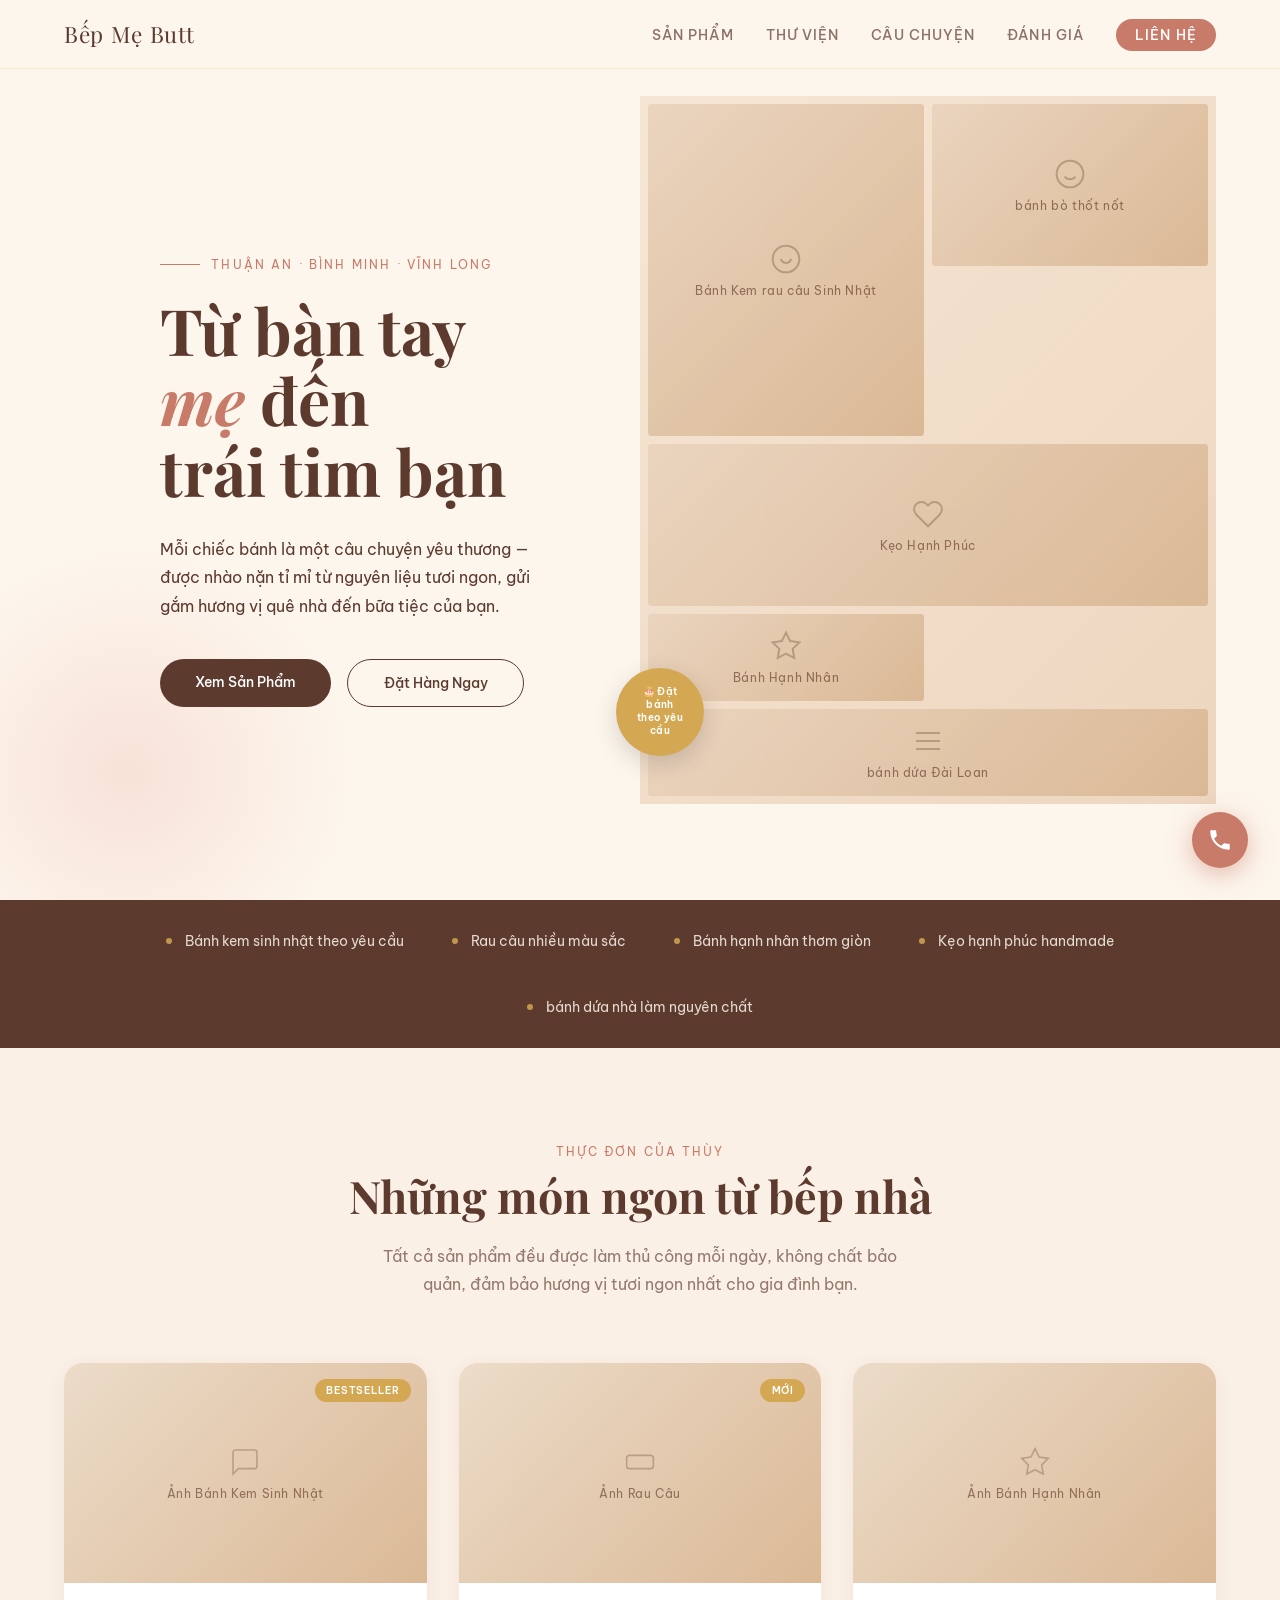
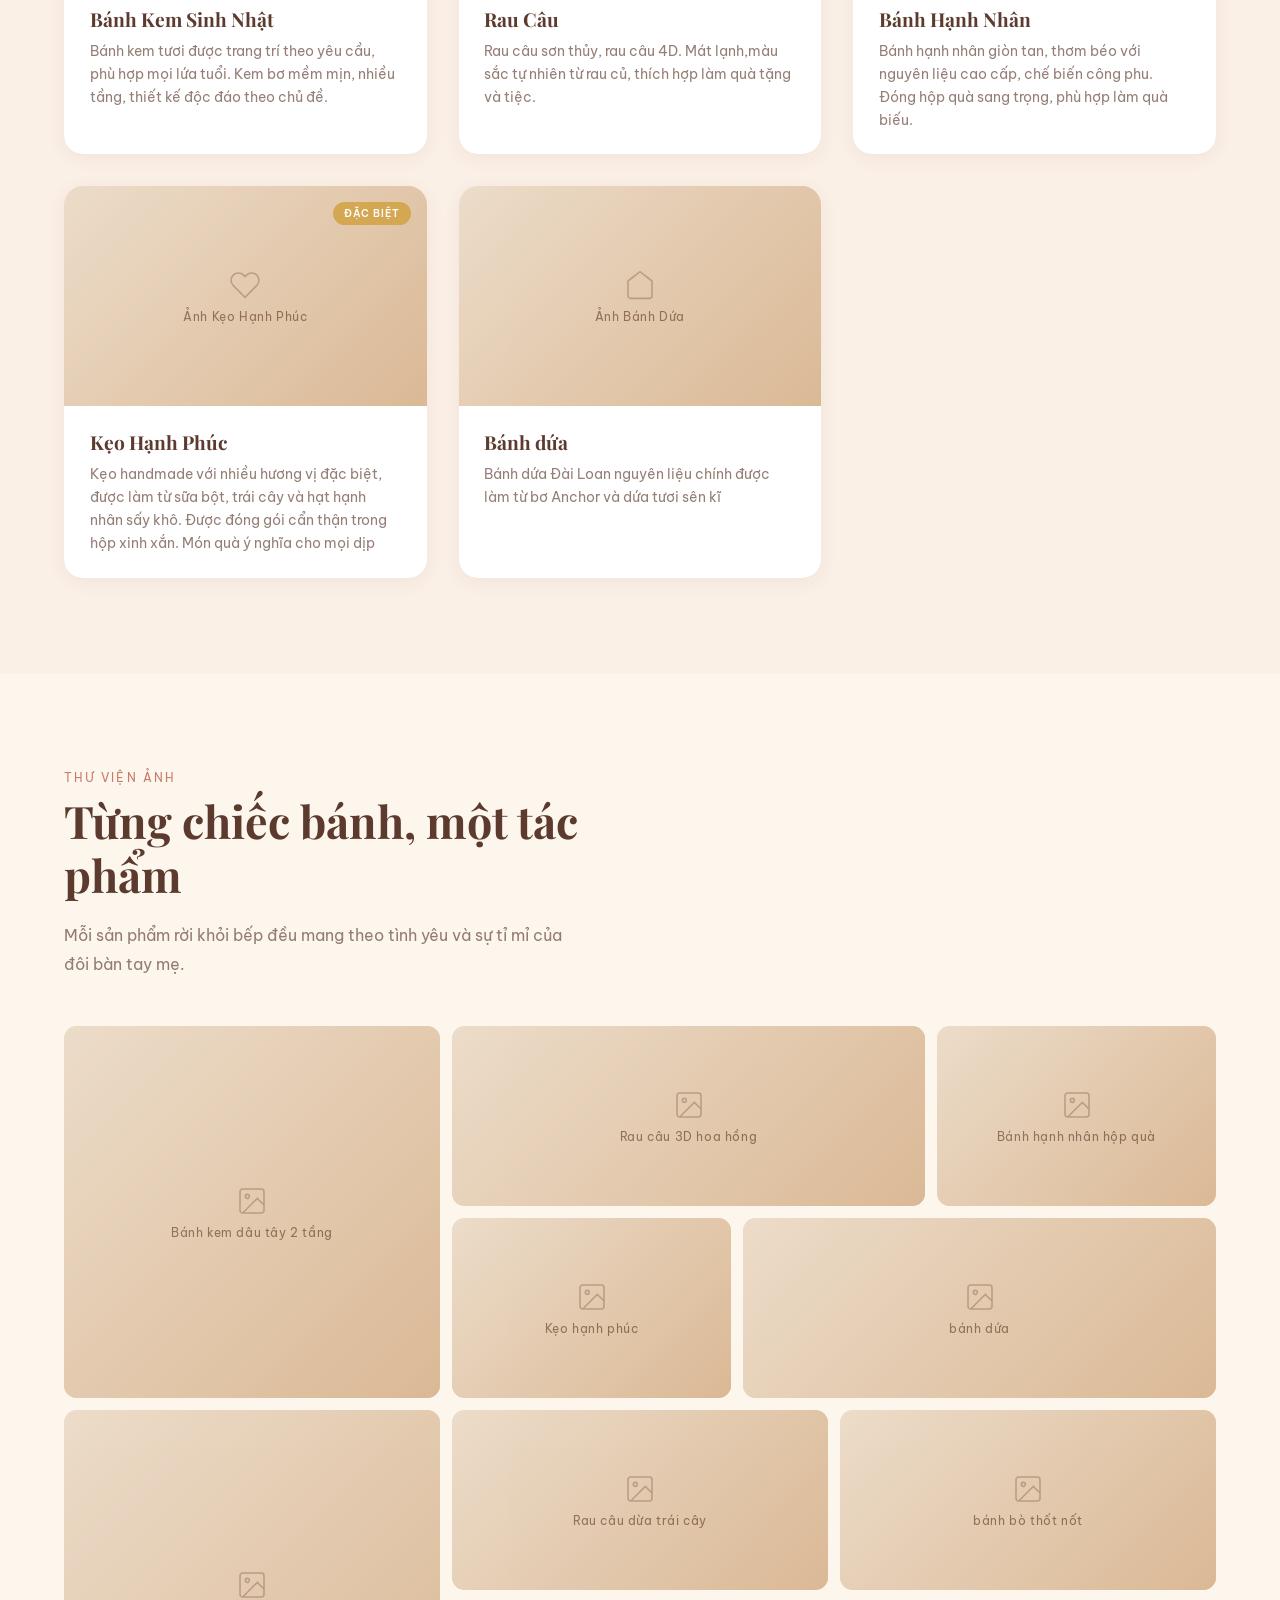
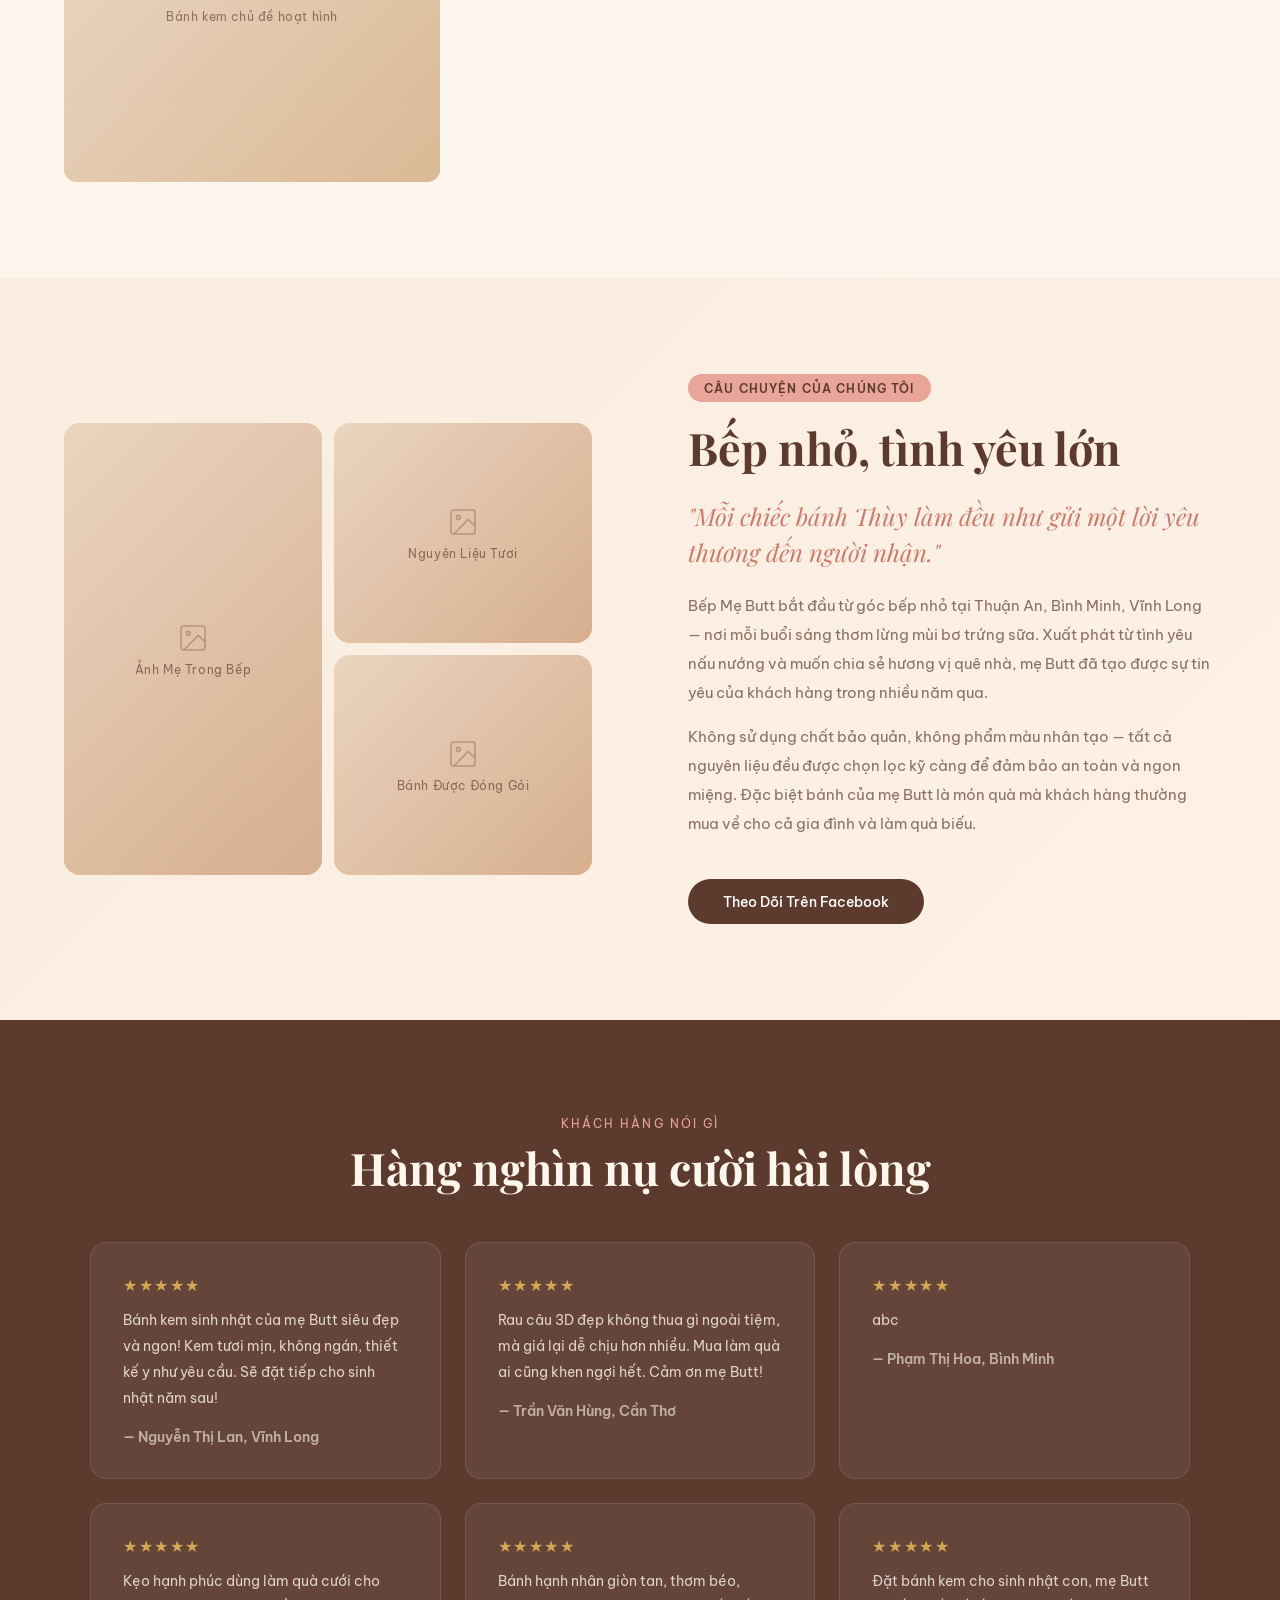
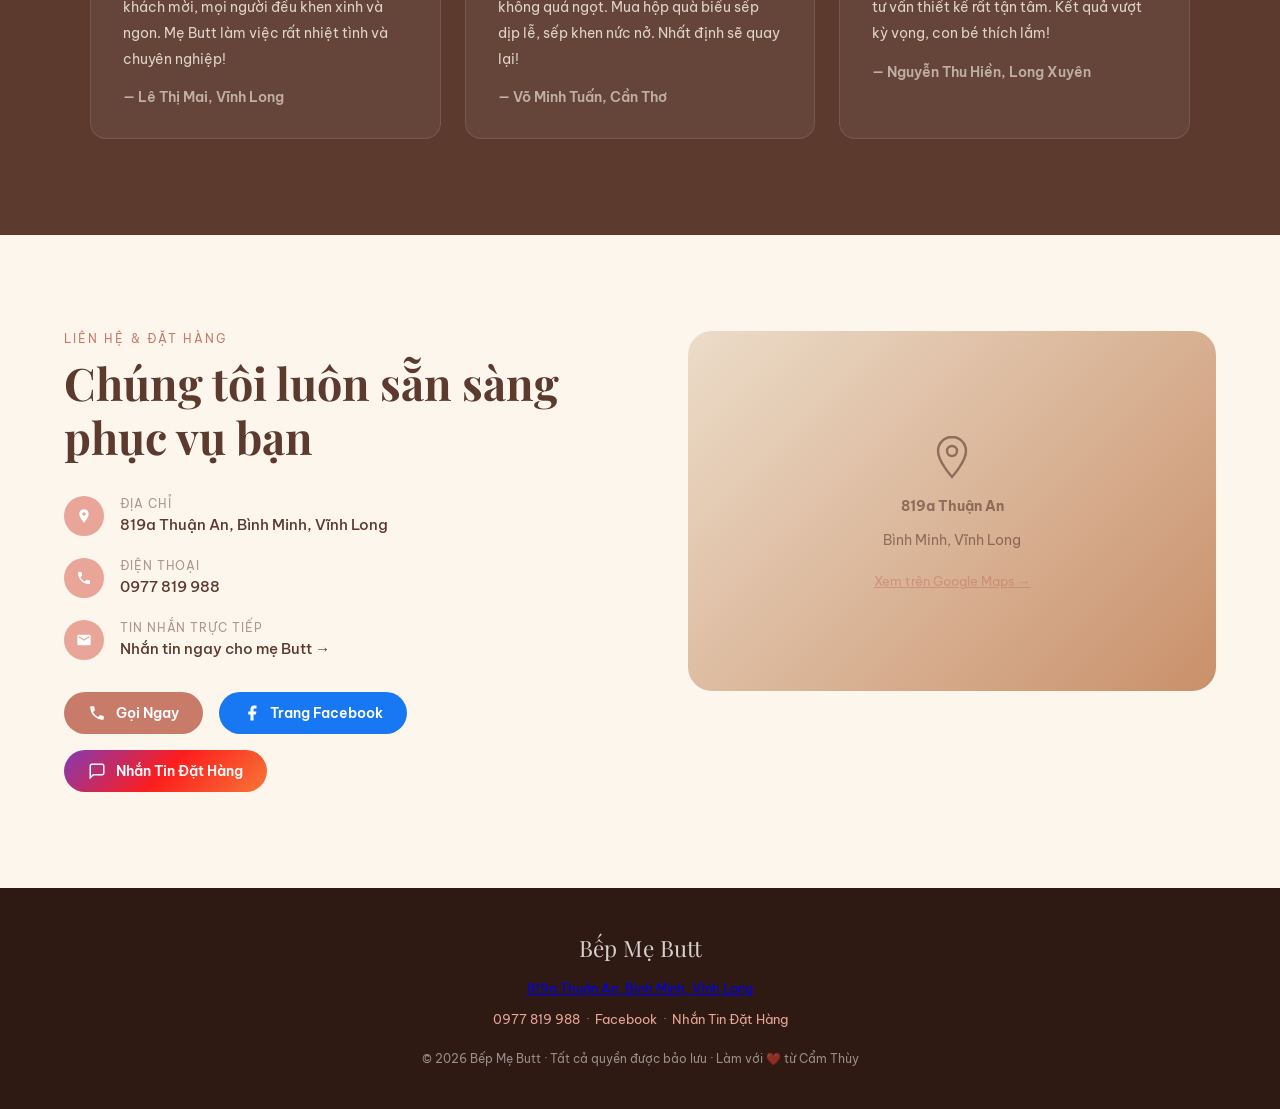
==== commit 0f1ec9df: "Revise product names and descriptions in index.html Updated product names and descriptions in index." ====
--- a/index.html
+++ b/index.html
@@ -42,13 +42,13 @@
       <div class="mosaic-img">
         <div class="ph">
           <svg viewBox="0 0 24 24" fill="none" stroke="currentColor" stroke-width="1.5"><circle cx="12" cy="12" r="10"/><path d="M8 12s1.5 3 4 3 4-3 4-3"/><path d="M9 9h.01M15 9h.01"/></svg>
-          Bánh Kem Sinh Nhật
+          Bánh Kem rau câu Sinh Nhật
         </div>
       </div>
       <div class="mosaic-img">
         <div class="ph">
           <svg viewBox="0 0 24 24" fill="none" stroke="currentColor" stroke-width="1.5"><path d="M12 2C6.48 2 2 6.48 2 12s4.48 10 10 10 10-4.48 10-10S17.52 2 12 2z"/><path d="M8 14s1.5 2 4 2 4-2 4-2"/></svg>
-          Rau Câu
+          bánh bò thốt nốt
         </div>
       </div>
       <div class="mosaic-img">
@@ -66,7 +66,7 @@
       <div class="mosaic-img" style="grid-column:span 2">
         <div class="ph">
           <svg viewBox="0 0 24 24" fill="none" stroke="currentColor" stroke-width="1.5"><path d="M3 6h18M3 12h18M3 18h18"/></svg>
-          Lạp Xưởng Nhà Làm
+          bánh dứa Đài Loan
         </div>
       </div>
     </div>
@@ -81,7 +81,7 @@
   <div class="strip-item"><span class="strip-dot"></span>Rau câu nhiều màu sắc</div>
   <div class="strip-item"><span class="strip-dot"></span>Bánh hạnh nhân thơm giòn</div>
   <div class="strip-item"><span class="strip-dot"></span>Kẹo hạnh phúc handmade</div>
-  <div class="strip-item"><span class="strip-dot"></span>Lạp xưởng nhà làm nguyên chất</div>
+  <div class="strip-item"><span class="strip-dot"></span>bánh dứa nhà làm nguyên chất</div>
 </div>
 
 <!-- PRODUCTS -->
@@ -117,7 +117,7 @@
       </div>
       <div class="product-info">
         <h3 class="product-name">Rau Câu</h3>
-        <p class="product-desc">Rau câu phong thủy, rau câu 3D ho. Mát lạnh, trong veo, thích hợp làm quà tặng và tiệc.</p>
+        <p class="product-desc">Rau câu sơn thủy, rau câu 4D. Mát lạnh,màu sắc tự nhiên từ rau củ, thích hợp làm quà tặng và tiệc.</p>
       </div>
     </div>
 
@@ -130,7 +130,7 @@
       </div>
       <div class="product-info">
         <h3 class="product-name">Bánh Hạnh Nhân</h3>
-        <p class="product-desc">Bánh hạnh nhân giòn tan, thơm béo với nhân hạnh nhân rang vàng. Đóng hộp quà sang trọng, phù hợp làm quà biếu.</p>
+        <p class="product-desc">Bánh hạnh nhân giòn tan, thơm béo với nguyên liệu cao cấp, chế biến công phu. Đóng hộp quà sang trọng, phù hợp làm quà biếu.</p>
       </div>
     </div>
 
@@ -144,7 +144,7 @@
       </div>
       <div class="product-info">
         <h3 class="product-name">Kẹo Hạnh Phúc</h3>
-        <p class="product-desc">Kẹo handmade với nhiều hương vị đặc biệt, được gói cẩn thận trong hộp quà xinh xắn. Món quà ý nghĩa cho mọi dịp.</p>
+        <p class="product-desc">Kẹo handmade với nhiều hương vị đặc biệt, được làm từ sữa bột, trái cây và hạt hạnh nhân sấy khô. Được đóng gói cẩn thận trong hộp xinh xắn. Món quà ý nghĩa cho mọi dịp</p>
       </div>
     </div>
 
@@ -152,12 +152,12 @@
       <div class="product-img">
         <div class="ph">
           <svg viewBox="0 0 24 24" fill="none" stroke="currentColor" stroke-width="1.2" width="40" height="40"><path d="M3 9l9-7 9 7v11a2 2 0 0 1-2 2H5a2 2 0 0 1-2-2z"/></svg>
-          Ảnh Lạp Xưởng
-        </div>
-      </div>
-      <div class="product-info">
-        <h3 class="product-name">Lạp Xưởng Nhà Làm</h3>
-        <p class="product-desc">Lạp xưởng tươi làm tay từ thịt heo nguyên chất, không phẩm màu, không chất bảo quản. Hương vị đậm đà, thơm ngon.</p>
+          Ảnh Bánh Dứa
+        </div>
+      </div>
+      <div class="product-info">
+        <h3 class="product-name">Bánh dứa</h3>
+        <p class="product-desc">Bánh dứa Đài Loan nguyên liệu chính được làm từ bơ Anchor và dứa tươi sên kĩ </p>
       </div>
     </div>
 
@@ -176,10 +176,10 @@
     <div class="g-img g2"><div class="ph" style="height:100%"><svg viewBox="0 0 24 24" fill="none" stroke="currentColor" stroke-width="1.2" width="32" height="32"><rect x="3" y="3" width="18" height="18" rx="2"/><circle cx="8.5" cy="8.5" r="1.5"/><path d="M21 15l-5-5L5 21"/></svg>Rau câu 3D hoa hồng</div></div>
     <div class="g-img g3"><div class="ph" style="height:100%"><svg viewBox="0 0 24 24" fill="none" stroke="currentColor" stroke-width="1.2" width="28" height="28"><rect x="3" y="3" width="18" height="18" rx="2"/><circle cx="8.5" cy="8.5" r="1.5"/><path d="M21 15l-5-5L5 21"/></svg>Bánh hạnh nhân hộp quà</div></div>
     <div class="g-img g4"><div class="ph" style="height:100%"><svg viewBox="0 0 24 24" fill="none" stroke="currentColor" stroke-width="1.2" width="28" height="28"><rect x="3" y="3" width="18" height="18" rx="2"/><circle cx="8.5" cy="8.5" r="1.5"/><path d="M21 15l-5-5L5 21"/></svg>Kẹo hạnh phúc</div></div>
-    <div class="g-img g5"><div class="ph" style="height:100%"><svg viewBox="0 0 24 24" fill="none" stroke="currentColor" stroke-width="1.2" width="32" height="32"><rect x="3" y="3" width="18" height="18" rx="2"/><circle cx="8.5" cy="8.5" r="1.5"/><path d="M21 15l-5-5L5 21"/></svg>Lạp xưởng nhà làm</div></div>
+    <div class="g-img g5"><div class="ph" style="height:100%"><svg viewBox="0 0 24 24" fill="none" stroke="currentColor" stroke-width="1.2" width="32" height="32"><rect x="3" y="3" width="18" height="18" rx="2"/><circle cx="8.5" cy="8.5" r="1.5"/><path d="M21 15l-5-5L5 21"/></svg>bánh dứa</div></div>
     <div class="g-img g6"><div class="ph" style="height:100%"><svg viewBox="0 0 24 24" fill="none" stroke="currentColor" stroke-width="1.2" width="36" height="36"><rect x="3" y="3" width="18" height="18" rx="2"/><circle cx="8.5" cy="8.5" r="1.5"/><path d="M21 15l-5-5L5 21"/></svg>Bánh kem chủ đề hoạt hình</div></div>
     <div class="g-img g7"><div class="ph" style="height:100%"><svg viewBox="0 0 24 24" fill="none" stroke="currentColor" stroke-width="1.2" width="28" height="28"><rect x="3" y="3" width="18" height="18" rx="2"/><circle cx="8.5" cy="8.5" r="1.5"/><path d="M21 15l-5-5L5 21"/></svg>Rau câu dừa trái cây</div></div>
-    <div class="g-img g8"><div class="ph" style="height:100%"><svg viewBox="0 0 24 24" fill="none" stroke="currentColor" stroke-width="1.2" width="28" height="28"><rect x="3" y="3" width="18" height="18" rx="2"/><circle cx="8.5" cy="8.5" r="1.5"/><path d="M21 15l-5-5L5 21"/></svg>Tiệc sinh nhật đặc biệt</div></div>
+    <div class="g-img g8"><div class="ph" style="height:100%"><svg viewBox="0 0 24 24" fill="none" stroke="currentColor" stroke-width="1.2" width="28" height="28"><rect x="3" y="3" width="18" height="18" rx="2"/><circle cx="8.5" cy="8.5" r="1.5"/><path d="M21 15l-5-5L5 21"/></svg>bánh bò thốt nốt</div></div>
   </div>
 </section>
 
@@ -204,10 +204,10 @@
     <h2 class="section-title">Bếp nhỏ, tình yêu lớn</h2>
     <p class="story-quote">"Mỗi chiếc bánh Thùy làm đều như gửi một lời yêu thương đến người nhận."</p>
     <p class="story-text">
-      Bếp Mẹ Butt bắt đầu từ góc bếp nhỏ tại Thuận An, Bình Minh, Vĩnh Long — nơi mỗi buổi sáng thơm lừng mùi bơ và vani. Xuất phát từ tình yêu nấu nướng và muốn chia sẻ hương vị quê nhà, mẹ Butt đã gây dựng nên một thương hiệu bánh ngọt thủ công được nhiều gia đình tin yêu.
+      Bếp Mẹ Butt bắt đầu từ góc bếp nhỏ tại Thuận An, Bình Minh, Vĩnh Long — nơi mỗi buổi sáng thơm lừng mùi bơ trứng sữa. Xuất phát từ tình yêu nấu nướng và muốn chia sẻ hương vị quê nhà, mẹ Butt đã tạo được sự tin yêu của khách hàng trong nhiều năm qua.
     </p>
     <p class="story-text">
-      Không sử dụng chất bảo quản, không phẩm màu nhân tạo — tất cả nguyên liệu đều được chọn lọc kỹ càng để đảm bảo an toàn và ngon miệng. Đặc biệt lạp xưởng nhà làm của mẹ là món quà mà khách hàng thường mua về cho cả gia đình.
+      Không sử dụng chất bảo quản, không phẩm màu nhân tạo — tất cả nguyên liệu đều được chọn lọc kỹ càng để đảm bảo an toàn và ngon miệng. Đặc biệt bánh của mẹ Butt là món quà mà khách hàng thường mua về cho cả gia đình và làm quà biếu.
     </p>
     <a href="https://www.facebook.com/cam.thuy.le.971565" target="_blank" class="btn-primary" style="display:inline-block; margin-top:1.5rem;">Theo Dõi Trên Facebook</a>
   </div>
@@ -230,7 +230,7 @@
     </div>
     <div class="review-card">
       <div class="stars">★★★★★</div>
-      <p class="review-text">Lạp xưởng nhà làm thơm và ngon hơn mấy chỗ bán ngoài chợ nhiều. Mua về làm quà Tết cho cả gia đình, ai cũng mê.</p>
+      <p class="review-text">abc</p>
       <p class="reviewer">— Phạm Thị Hoa, Bình Minh</p>
     </div>
     <div class="review-card">
@@ -337,4 +337,4 @@
 
 <script src="script.js"></script>
 </body>
-</html>+</html>
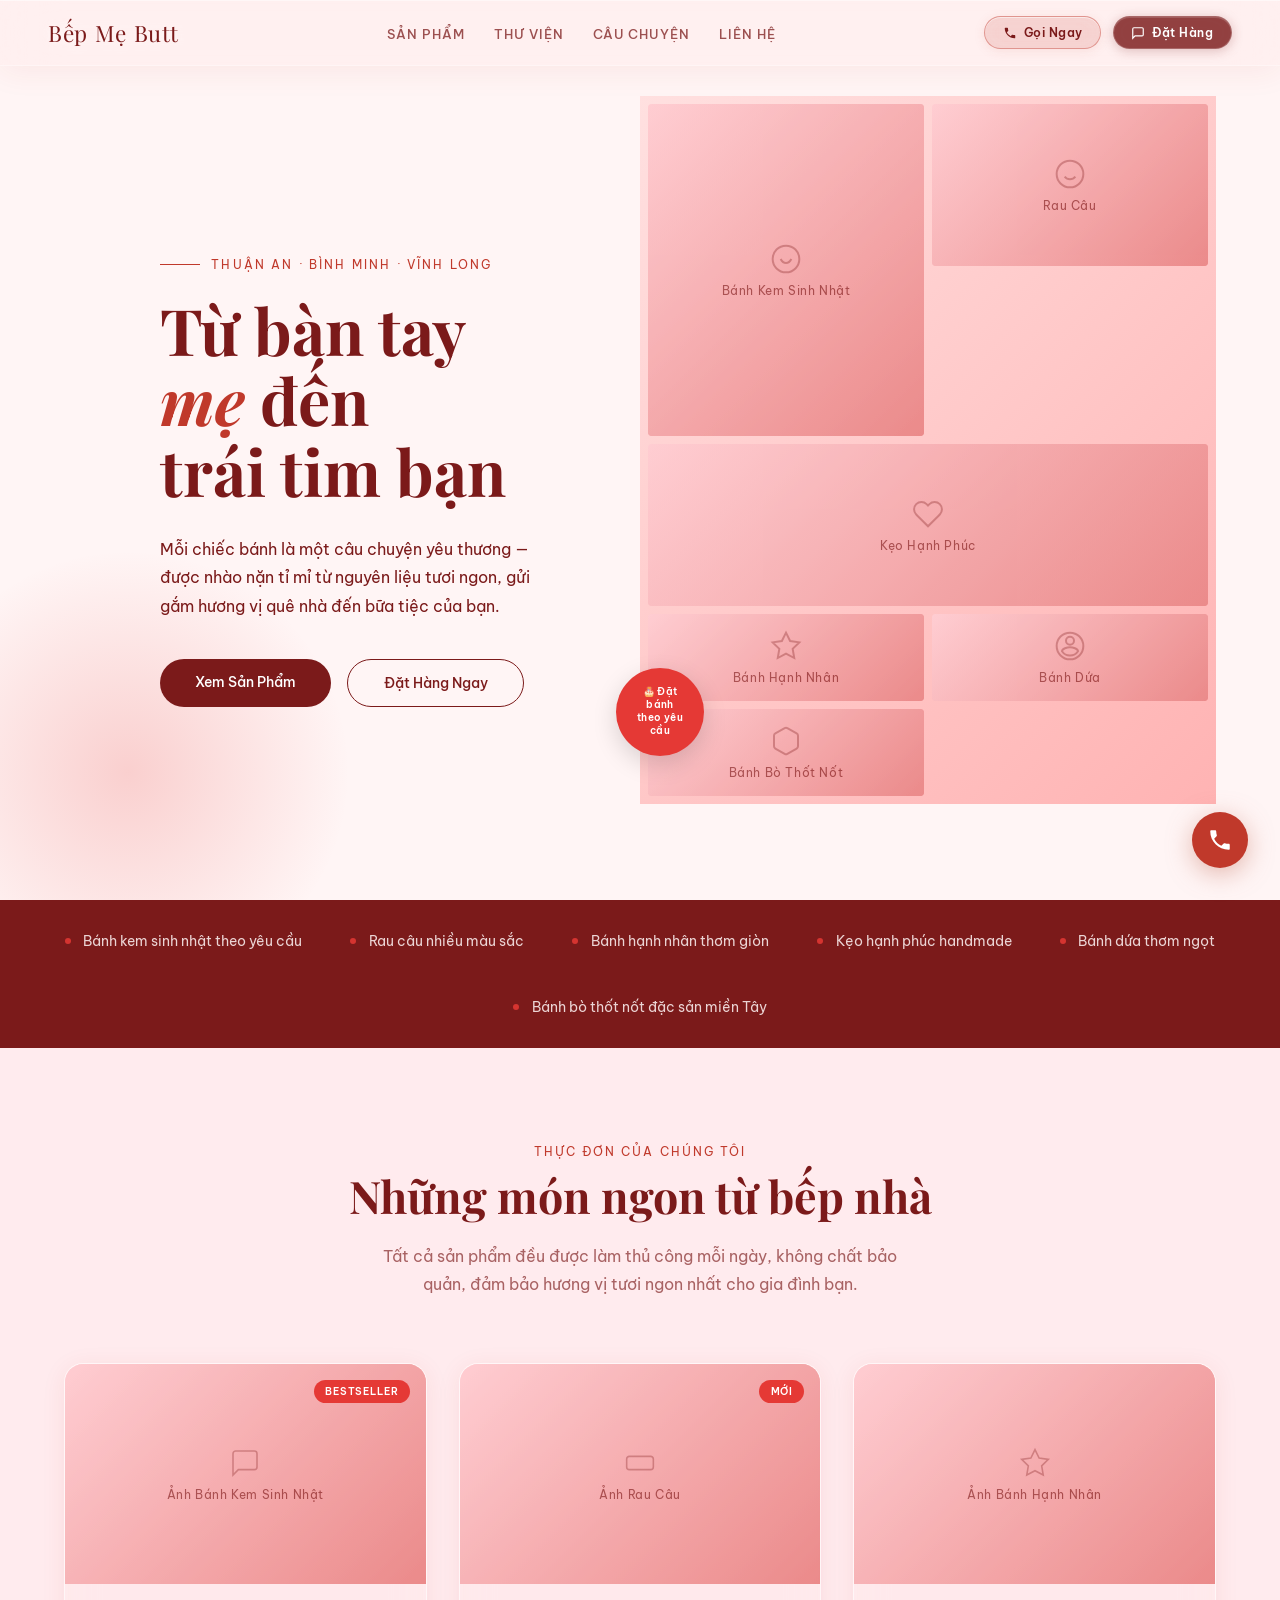
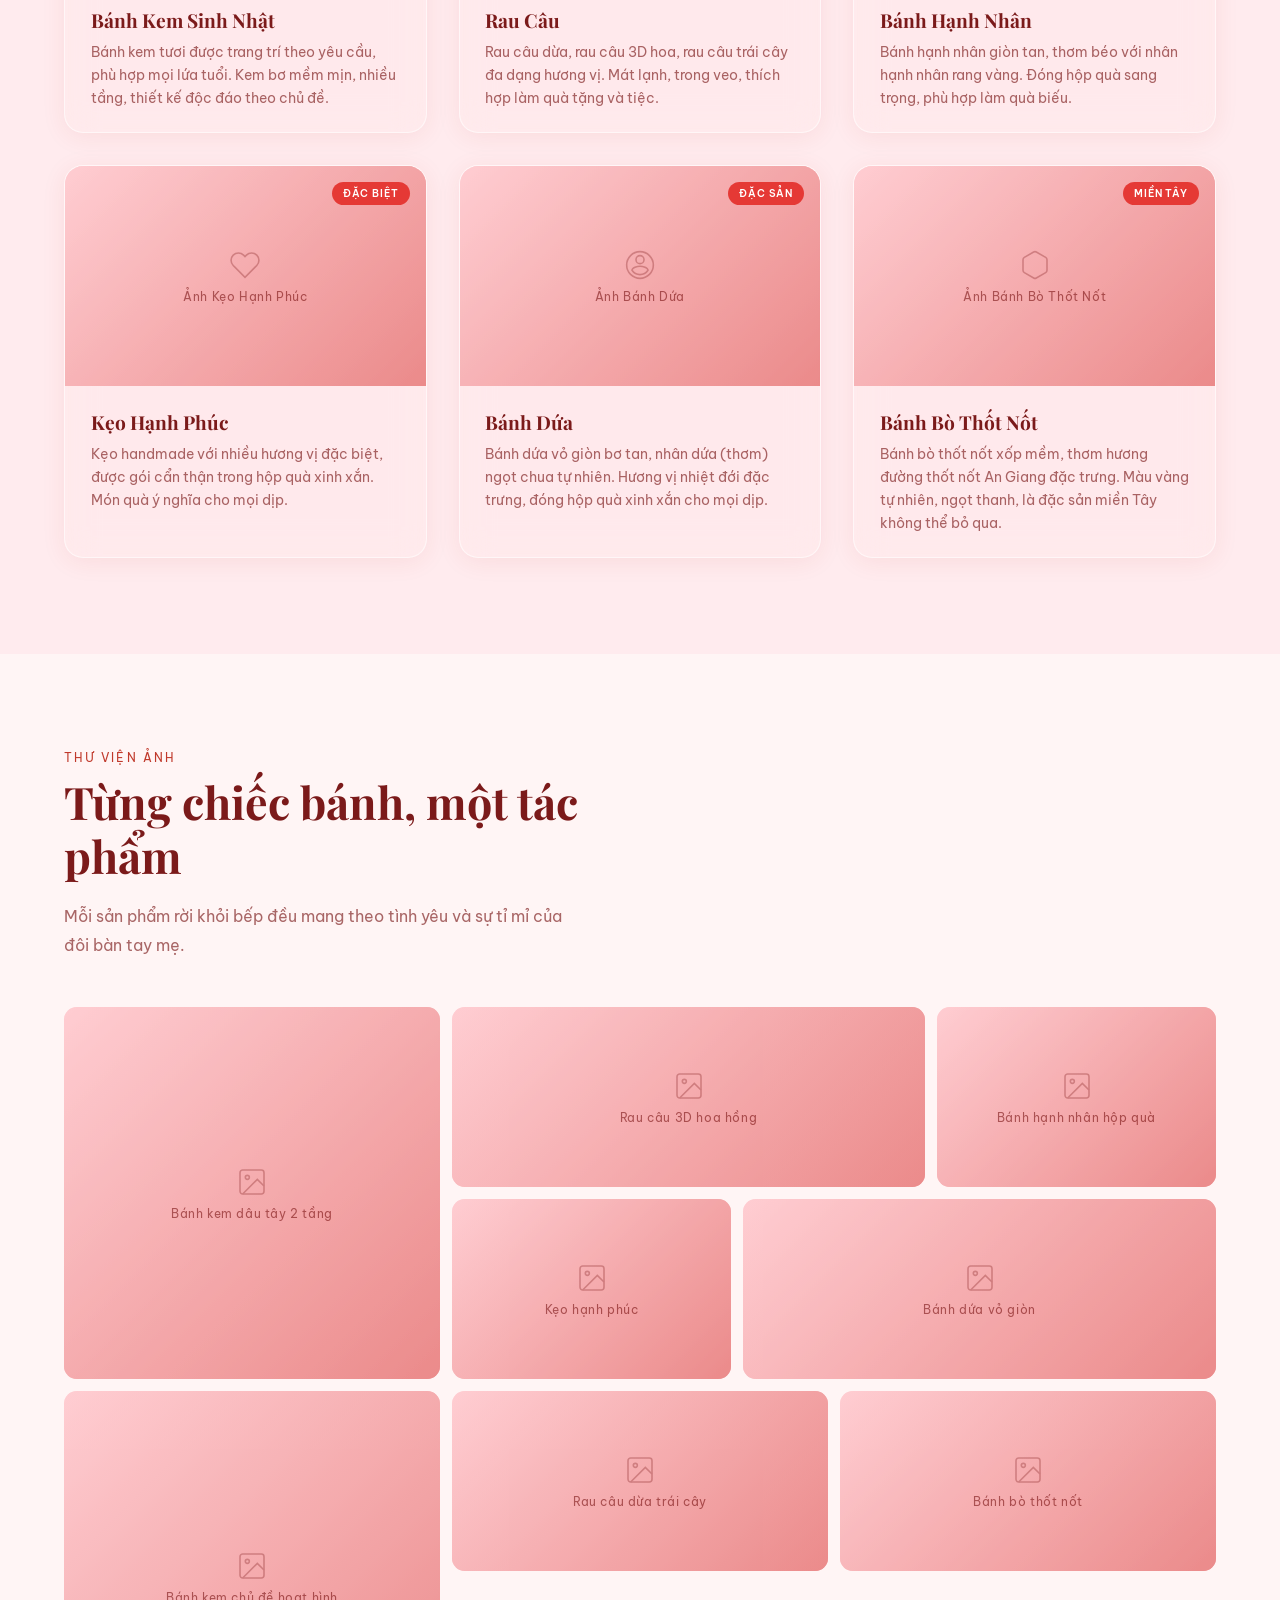
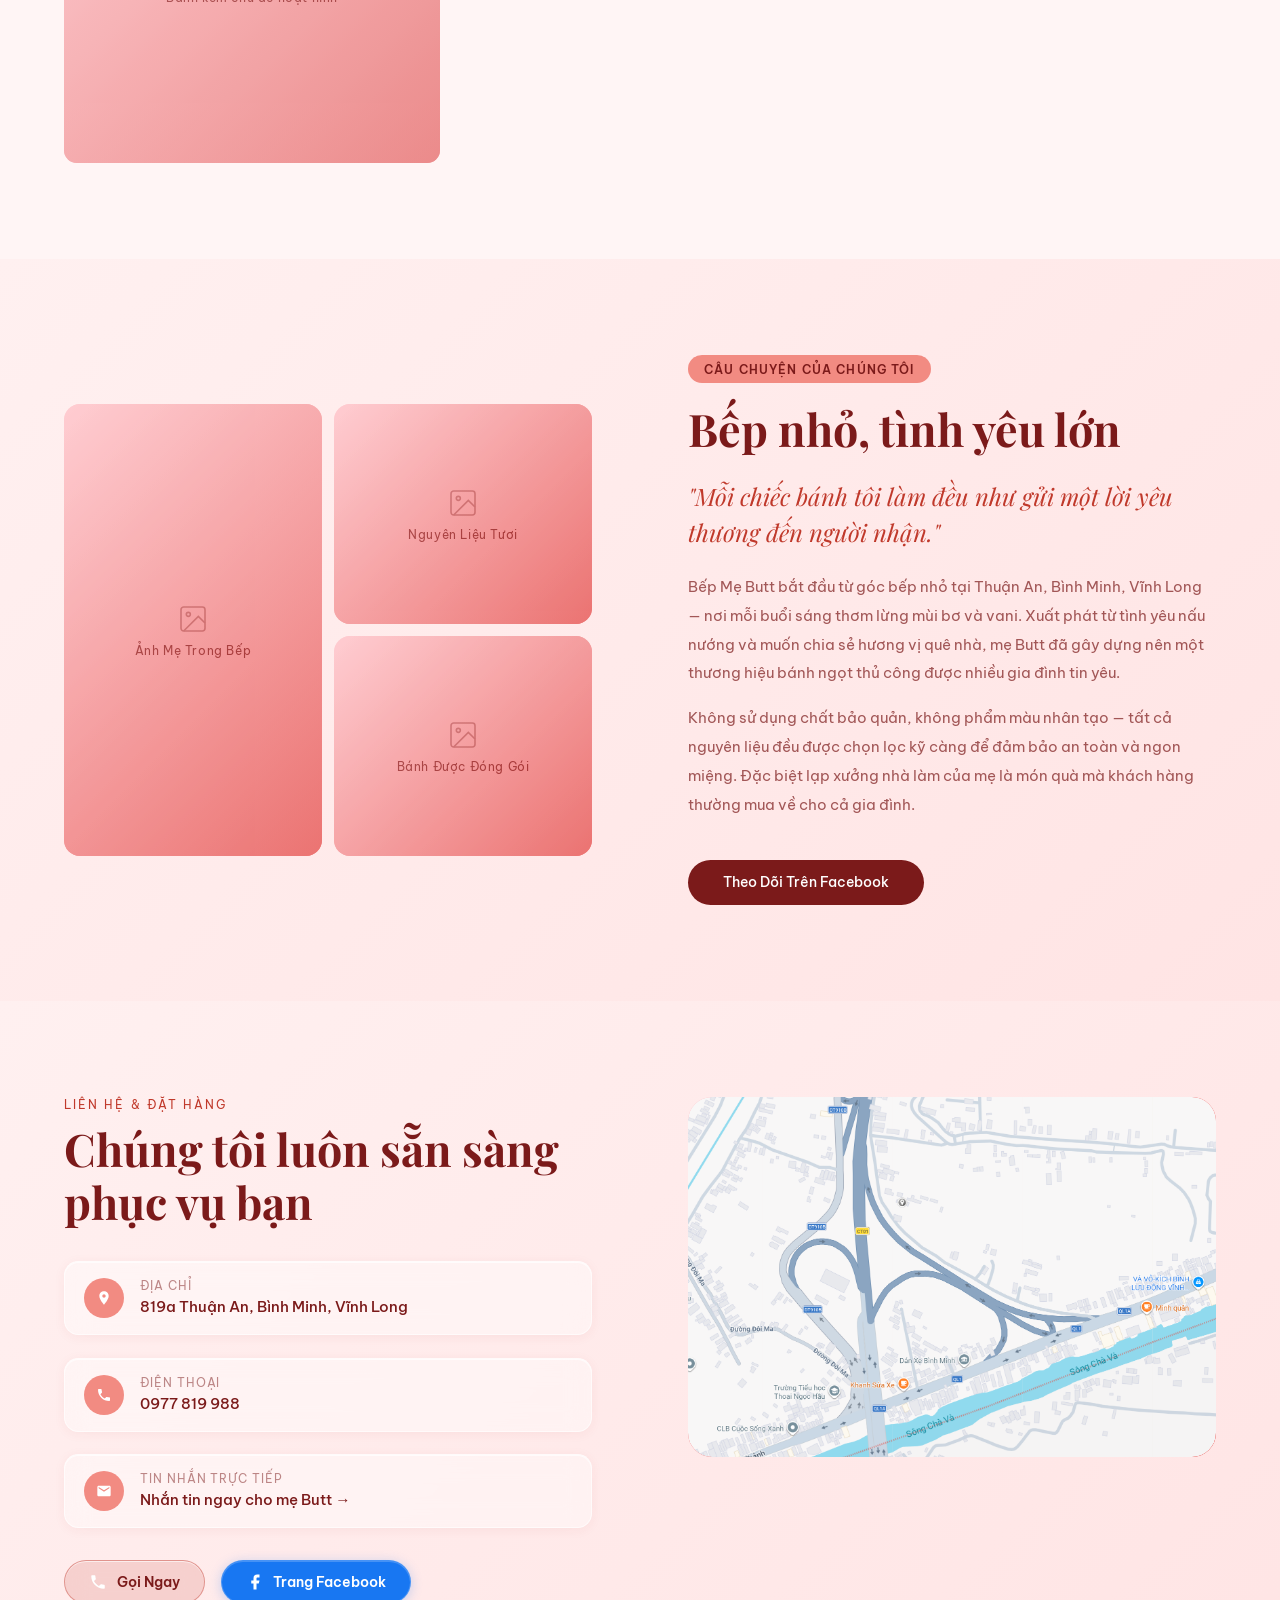
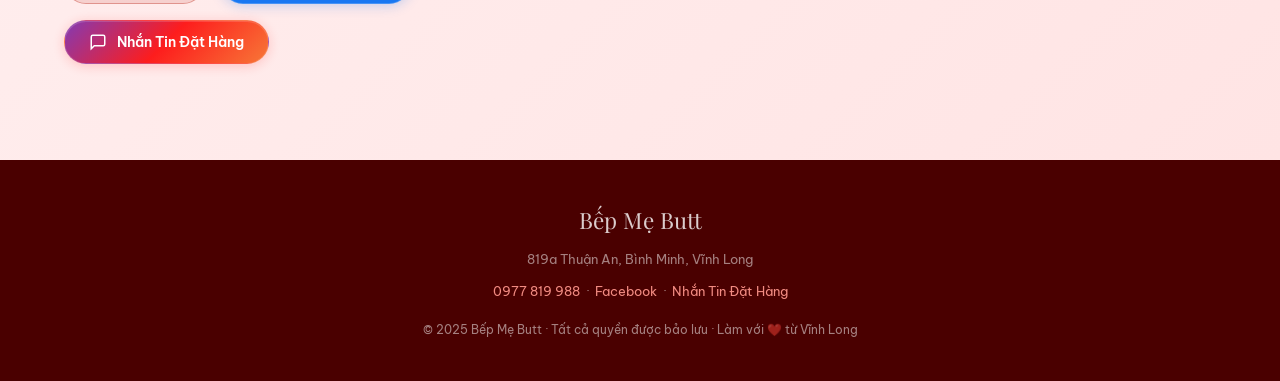
==== commit 06a96d13: "Add files via upload" ====
--- a/index.html
+++ b/index.html
@@ -16,9 +16,18 @@
     <li><a href="#san-pham">Sản Phẩm</a></li>
     <li><a href="#thu-vien">Thư Viện</a></li>
     <li><a href="#cau-chuyen">Câu Chuyện</a></li>
-    <li><a href="#danh-gia">Đánh Giá</a></li>
-    <li><a href="#lien-he" class="nav-cta">Liên Hệ</a></li>
+    <li><a href="#lien-he">Liên Hệ</a></li>
   </ul>
+  <div class="nav-btns">
+    <a href="tel:+840977819988" class="nav-btn nav-btn-call">
+      <svg width="14" height="14" viewBox="0 0 24 24" fill="currentColor"><path d="M6.62 10.79c1.44 2.83 3.76 5.14 6.59 6.59l2.2-2.2c.27-.27.67-.36 1.02-.24 1.12.37 2.33.57 3.57.57.55 0 1 .45 1 1V20c0 .55-.45 1-1 1-9.39 0-17-7.61-17-17 0-.55.45-1 1-1h3.5c.55 0 1 .45 1 1 0 1.25.2 2.45.57 3.57.11.35.03.74-.25 1.02l-2.2 2.2z"/></svg>
+      Gọi Ngay
+    </a>
+    <a href="https://www.facebook.com/messages/t/100029958670315" target="_blank" class="nav-btn nav-btn-order">
+      <svg width="14" height="14" viewBox="0 0 24 24" fill="none" stroke="currentColor" stroke-width="2"><path d="M21 15a2 2 0 0 1-2 2H7l-4 4V5a2 2 0 0 1 2-2h14a2 2 0 0 1 2 2z"/></svg>
+      Đặt Hàng
+    </a>
+  </div>
 </nav>
 
 <!-- HERO -->
@@ -42,13 +51,13 @@
       <div class="mosaic-img">
         <div class="ph">
           <svg viewBox="0 0 24 24" fill="none" stroke="currentColor" stroke-width="1.5"><circle cx="12" cy="12" r="10"/><path d="M8 12s1.5 3 4 3 4-3 4-3"/><path d="M9 9h.01M15 9h.01"/></svg>
-          Bánh Kem rau câu Sinh Nhật
+          Bánh Kem Sinh Nhật
         </div>
       </div>
       <div class="mosaic-img">
         <div class="ph">
           <svg viewBox="0 0 24 24" fill="none" stroke="currentColor" stroke-width="1.5"><path d="M12 2C6.48 2 2 6.48 2 12s4.48 10 10 10 10-4.48 10-10S17.52 2 12 2z"/><path d="M8 14s1.5 2 4 2 4-2 4-2"/></svg>
-          bánh bò thốt nốt
+          Rau Câu
         </div>
       </div>
       <div class="mosaic-img">
@@ -63,10 +72,16 @@
           Bánh Hạnh Nhân
         </div>
       </div>
-      <div class="mosaic-img" style="grid-column:span 2">
-        <div class="ph">
-          <svg viewBox="0 0 24 24" fill="none" stroke="currentColor" stroke-width="1.5"><path d="M3 6h18M3 12h18M3 18h18"/></svg>
-          bánh dứa Đài Loan
+      <div class="mosaic-img">
+        <div class="ph">
+          <svg viewBox="0 0 24 24" fill="none" stroke="currentColor" stroke-width="1.5"><path d="M12 2a10 10 0 1 0 0 20A10 10 0 0 0 12 2zm0 3c1.66 0 3 1.34 3 3s-1.34 3-3 3-3-1.34-3-3 1.34-3 3-3zm0 14.2c-2.5 0-4.71-1.28-6-3.22.03-1.99 4-3.08 6-3.08 1.99 0 5.97 1.09 6 3.08-1.29 1.94-3.5 3.22-6 3.22z"/></svg>
+          Bánh Dứa
+        </div>
+      </div>
+      <div class="mosaic-img">
+        <div class="ph">
+          <svg viewBox="0 0 24 24" fill="none" stroke="currentColor" stroke-width="1.5"><path d="M21 16V8a2 2 0 0 0-1-1.73l-7-4a2 2 0 0 0-2 0l-7 4A2 2 0 0 0 3 8v8a2 2 0 0 0 1 1.73l7 4a2 2 0 0 0 2 0l7-4A2 2 0 0 0 21 16z"/></svg>
+          Bánh Bò Thốt Nốt
         </div>
       </div>
     </div>
@@ -81,13 +96,14 @@
   <div class="strip-item"><span class="strip-dot"></span>Rau câu nhiều màu sắc</div>
   <div class="strip-item"><span class="strip-dot"></span>Bánh hạnh nhân thơm giòn</div>
   <div class="strip-item"><span class="strip-dot"></span>Kẹo hạnh phúc handmade</div>
-  <div class="strip-item"><span class="strip-dot"></span>bánh dứa nhà làm nguyên chất</div>
+  <div class="strip-item"><span class="strip-dot"></span>Bánh dứa thơm ngọt</div>
+  <div class="strip-item"><span class="strip-dot"></span>Bánh bò thốt nốt đặc sản miền Tây</div>
 </div>
 
 <!-- PRODUCTS -->
 <section id="san-pham">
   <div class="products-header">
-    <p class="section-label">Thực Đơn Của Thùy</p>
+    <p class="section-label">Thực Đơn Của Chúng Tôi</p>
     <h2 class="section-title">Những món ngon từ bếp nhà</h2>
     <p class="section-sub">Tất cả sản phẩm đều được làm thủ công mỗi ngày, không chất bảo quản, đảm bảo hương vị tươi ngon nhất cho gia đình bạn.</p>
   </div>
@@ -117,7 +133,7 @@
       </div>
       <div class="product-info">
         <h3 class="product-name">Rau Câu</h3>
-        <p class="product-desc">Rau câu sơn thủy, rau câu 4D. Mát lạnh,màu sắc tự nhiên từ rau củ, thích hợp làm quà tặng và tiệc.</p>
+        <p class="product-desc">Rau câu dừa, rau câu 3D hoa, rau câu trái cây đa dạng hương vị. Mát lạnh, trong veo, thích hợp làm quà tặng và tiệc.</p>
       </div>
     </div>
 
@@ -130,7 +146,7 @@
       </div>
       <div class="product-info">
         <h3 class="product-name">Bánh Hạnh Nhân</h3>
-        <p class="product-desc">Bánh hạnh nhân giòn tan, thơm béo với nguyên liệu cao cấp, chế biến công phu. Đóng hộp quà sang trọng, phù hợp làm quà biếu.</p>
+        <p class="product-desc">Bánh hạnh nhân giòn tan, thơm béo với nhân hạnh nhân rang vàng. Đóng hộp quà sang trọng, phù hợp làm quà biếu.</p>
       </div>
     </div>
 
@@ -144,20 +160,35 @@
       </div>
       <div class="product-info">
         <h3 class="product-name">Kẹo Hạnh Phúc</h3>
-        <p class="product-desc">Kẹo handmade với nhiều hương vị đặc biệt, được làm từ sữa bột, trái cây và hạt hạnh nhân sấy khô. Được đóng gói cẩn thận trong hộp xinh xắn. Món quà ý nghĩa cho mọi dịp</p>
-      </div>
-    </div>
-
-    <div class="product-card">
-      <div class="product-img">
-        <div class="ph">
-          <svg viewBox="0 0 24 24" fill="none" stroke="currentColor" stroke-width="1.2" width="40" height="40"><path d="M3 9l9-7 9 7v11a2 2 0 0 1-2 2H5a2 2 0 0 1-2-2z"/></svg>
+        <p class="product-desc">Kẹo handmade với nhiều hương vị đặc biệt, được gói cẩn thận trong hộp quà xinh xắn. Món quà ý nghĩa cho mọi dịp.</p>
+      </div>
+    </div>
+
+    <div class="product-card">
+      <div class="product-img">
+        <div class="ph">
+          <svg viewBox="0 0 24 24" fill="none" stroke="currentColor" stroke-width="1.2" width="40" height="40"><path d="M12 2a10 10 0 1 0 0 20A10 10 0 0 0 12 2zm0 3c1.66 0 3 1.34 3 3s-1.34 3-3 3-3-1.34-3-3 1.34-3 3-3zm0 14.2c-2.5 0-4.71-1.28-6-3.22.03-1.99 4-3.08 6-3.08 1.99 0 5.97 1.09 6 3.08-1.29 1.94-3.5 3.22-6 3.22z"/></svg>
           Ảnh Bánh Dứa
         </div>
-      </div>
-      <div class="product-info">
-        <h3 class="product-name">Bánh dứa</h3>
-        <p class="product-desc">Bánh dứa Đài Loan nguyên liệu chính được làm từ bơ Anchor và dứa tươi sên kĩ </p>
+        <span class="product-tag">Đặc Sản</span>
+      </div>
+      <div class="product-info">
+        <h3 class="product-name">Bánh Dứa</h3>
+        <p class="product-desc">Bánh dứa vỏ giòn bơ tan, nhân dứa (thơm) ngọt chua tự nhiên. Hương vị nhiệt đới đặc trưng, đóng hộp quà xinh xắn cho mọi dịp.</p>
+      </div>
+    </div>
+
+    <div class="product-card">
+      <div class="product-img">
+        <div class="ph">
+          <svg viewBox="0 0 24 24" fill="none" stroke="currentColor" stroke-width="1.2" width="40" height="40"><path d="M21 16V8a2 2 0 0 0-1-1.73l-7-4a2 2 0 0 0-2 0l-7 4A2 2 0 0 0 3 8v8a2 2 0 0 0 1 1.73l7 4a2 2 0 0 0 2 0l7-4A2 2 0 0 0 21 16z"/></svg>
+          Ảnh Bánh Bò Thốt Nốt
+        </div>
+        <span class="product-tag">Miền Tây</span>
+      </div>
+      <div class="product-info">
+        <h3 class="product-name">Bánh Bò Thốt Nốt</h3>
+        <p class="product-desc">Bánh bò thốt nốt xốp mềm, thơm hương đường thốt nốt An Giang đặc trưng. Màu vàng tự nhiên, ngọt thanh, là đặc sản miền Tây không thể bỏ qua.</p>
       </div>
     </div>
 
@@ -176,10 +207,10 @@
     <div class="g-img g2"><div class="ph" style="height:100%"><svg viewBox="0 0 24 24" fill="none" stroke="currentColor" stroke-width="1.2" width="32" height="32"><rect x="3" y="3" width="18" height="18" rx="2"/><circle cx="8.5" cy="8.5" r="1.5"/><path d="M21 15l-5-5L5 21"/></svg>Rau câu 3D hoa hồng</div></div>
     <div class="g-img g3"><div class="ph" style="height:100%"><svg viewBox="0 0 24 24" fill="none" stroke="currentColor" stroke-width="1.2" width="28" height="28"><rect x="3" y="3" width="18" height="18" rx="2"/><circle cx="8.5" cy="8.5" r="1.5"/><path d="M21 15l-5-5L5 21"/></svg>Bánh hạnh nhân hộp quà</div></div>
     <div class="g-img g4"><div class="ph" style="height:100%"><svg viewBox="0 0 24 24" fill="none" stroke="currentColor" stroke-width="1.2" width="28" height="28"><rect x="3" y="3" width="18" height="18" rx="2"/><circle cx="8.5" cy="8.5" r="1.5"/><path d="M21 15l-5-5L5 21"/></svg>Kẹo hạnh phúc</div></div>
-    <div class="g-img g5"><div class="ph" style="height:100%"><svg viewBox="0 0 24 24" fill="none" stroke="currentColor" stroke-width="1.2" width="32" height="32"><rect x="3" y="3" width="18" height="18" rx="2"/><circle cx="8.5" cy="8.5" r="1.5"/><path d="M21 15l-5-5L5 21"/></svg>bánh dứa</div></div>
+    <div class="g-img g5"><div class="ph" style="height:100%"><svg viewBox="0 0 24 24" fill="none" stroke="currentColor" stroke-width="1.2" width="32" height="32"><rect x="3" y="3" width="18" height="18" rx="2"/><circle cx="8.5" cy="8.5" r="1.5"/><path d="M21 15l-5-5L5 21"/></svg>Bánh dứa vỏ giòn</div></div>
     <div class="g-img g6"><div class="ph" style="height:100%"><svg viewBox="0 0 24 24" fill="none" stroke="currentColor" stroke-width="1.2" width="36" height="36"><rect x="3" y="3" width="18" height="18" rx="2"/><circle cx="8.5" cy="8.5" r="1.5"/><path d="M21 15l-5-5L5 21"/></svg>Bánh kem chủ đề hoạt hình</div></div>
     <div class="g-img g7"><div class="ph" style="height:100%"><svg viewBox="0 0 24 24" fill="none" stroke="currentColor" stroke-width="1.2" width="28" height="28"><rect x="3" y="3" width="18" height="18" rx="2"/><circle cx="8.5" cy="8.5" r="1.5"/><path d="M21 15l-5-5L5 21"/></svg>Rau câu dừa trái cây</div></div>
-    <div class="g-img g8"><div class="ph" style="height:100%"><svg viewBox="0 0 24 24" fill="none" stroke="currentColor" stroke-width="1.2" width="28" height="28"><rect x="3" y="3" width="18" height="18" rx="2"/><circle cx="8.5" cy="8.5" r="1.5"/><path d="M21 15l-5-5L5 21"/></svg>bánh bò thốt nốt</div></div>
+    <div class="g-img g8"><div class="ph" style="height:100%"><svg viewBox="0 0 24 24" fill="none" stroke="currentColor" stroke-width="1.2" width="28" height="28"><rect x="3" y="3" width="18" height="18" rx="2"/><circle cx="8.5" cy="8.5" r="1.5"/><path d="M21 15l-5-5L5 21"/></svg>Bánh bò thốt nốt</div></div>
   </div>
 </section>
 
@@ -202,54 +233,17 @@
   <div class="story-text-side">
     <span class="story-tag">Câu Chuyện Của Chúng Tôi</span>
     <h2 class="section-title">Bếp nhỏ, tình yêu lớn</h2>
-    <p class="story-quote">"Mỗi chiếc bánh Thùy làm đều như gửi một lời yêu thương đến người nhận."</p>
+    <p class="story-quote">"Mỗi chiếc bánh tôi làm đều như gửi một lời yêu thương đến người nhận."</p>
     <p class="story-text">
-      Bếp Mẹ Butt bắt đầu từ góc bếp nhỏ tại Thuận An, Bình Minh, Vĩnh Long — nơi mỗi buổi sáng thơm lừng mùi bơ trứng sữa. Xuất phát từ tình yêu nấu nướng và muốn chia sẻ hương vị quê nhà, mẹ Butt đã tạo được sự tin yêu của khách hàng trong nhiều năm qua.
+      Bếp Mẹ Butt bắt đầu từ góc bếp nhỏ tại Thuận An, Bình Minh, Vĩnh Long — nơi mỗi buổi sáng thơm lừng mùi bơ và vani. Xuất phát từ tình yêu nấu nướng và muốn chia sẻ hương vị quê nhà, mẹ Butt đã gây dựng nên một thương hiệu bánh ngọt thủ công được nhiều gia đình tin yêu.
     </p>
     <p class="story-text">
-      Không sử dụng chất bảo quản, không phẩm màu nhân tạo — tất cả nguyên liệu đều được chọn lọc kỹ càng để đảm bảo an toàn và ngon miệng. Đặc biệt bánh của mẹ Butt là món quà mà khách hàng thường mua về cho cả gia đình và làm quà biếu.
+      Không sử dụng chất bảo quản, không phẩm màu nhân tạo — tất cả nguyên liệu đều được chọn lọc kỹ càng để đảm bảo an toàn và ngon miệng. Đặc biệt lạp xưởng nhà làm của mẹ là món quà mà khách hàng thường mua về cho cả gia đình.
     </p>
     <a href="https://www.facebook.com/cam.thuy.le.971565" target="_blank" class="btn-primary" style="display:inline-block; margin-top:1.5rem;">Theo Dõi Trên Facebook</a>
   </div>
 </section>
 
-<!-- TESTIMONIALS -->
-<section id="danh-gia">
-  <p class="section-label">Khách Hàng Nói Gì</p>
-  <h2 class="section-title">Hàng nghìn nụ cười hài lòng</h2>
-  <div class="reviews-grid">
-    <div class="review-card">
-      <div class="stars">★★★★★</div>
-      <p class="review-text">Bánh kem sinh nhật của mẹ Butt siêu đẹp và ngon! Kem tươi mịn, không ngán, thiết kế y như yêu cầu. Sẽ đặt tiếp cho sinh nhật năm sau!</p>
-      <p class="reviewer">— Nguyễn Thị Lan, Vĩnh Long</p>
-    </div>
-    <div class="review-card">
-      <div class="stars">★★★★★</div>
-      <p class="review-text">Rau câu 3D đẹp không thua gì ngoài tiệm, mà giá lại dễ chịu hơn nhiều. Mua làm quà ai cũng khen ngợi hết. Cảm ơn mẹ Butt!</p>
-      <p class="reviewer">— Trần Văn Hùng, Cần Thơ</p>
-    </div>
-    <div class="review-card">
-      <div class="stars">★★★★★</div>
-      <p class="review-text">abc</p>
-      <p class="reviewer">— Phạm Thị Hoa, Bình Minh</p>
-    </div>
-    <div class="review-card">
-      <div class="stars">★★★★★</div>
-      <p class="review-text">Kẹo hạnh phúc dùng làm quà cưới cho khách mời, mọi người đều khen xinh và ngon. Mẹ Butt làm việc rất nhiệt tình và chuyên nghiệp!</p>
-      <p class="reviewer">— Lê Thị Mai, Vĩnh Long</p>
-    </div>
-    <div class="review-card">
-      <div class="stars">★★★★★</div>
-      <p class="review-text">Bánh hạnh nhân giòn tan, thơm béo, không quá ngọt. Mua hộp quà biếu sếp dịp lễ, sếp khen nức nở. Nhất định sẽ quay lại!</p>
-      <p class="reviewer">— Võ Minh Tuấn, Cần Thơ</p>
-    </div>
-    <div class="review-card">
-      <div class="stars">★★★★★</div>
-      <p class="review-text">Đặt bánh kem cho sinh nhật con, mẹ Butt tư vấn thiết kế rất tận tâm. Kết quả vượt kỳ vọng, con bé thích lắm!</p>
-      <p class="reviewer">— Nguyễn Thu Hiền, Long Xuyên</p>
-    </div>
-  </div>
-</section>
 
 <!-- CONTACT -->
 <section id="lien-he">
@@ -258,14 +252,16 @@
     <h2 class="section-title">Chúng tôi luôn sẵn sàng phục vụ bạn</h2>
 
     <div class="contact-row">
-      <div class="contact-icon">
-        <svg viewBox="0 0 24 24"><path d="M12 2C8.13 2 5 5.13 5 9c0 5.25 7 13 7 13s7-7.75 7-13c0-3.87-3.13-7-7-7zm0 9.5c-1.38 0-2.5-1.12-2.5-2.5S10.62 6.5 12 6.5s2.5 1.12 2.5 2.5S13.38 11.5 12 11.5z"/></svg>
-      </div>
-      <div>
-        <p class="contact-label">Địa Chỉ</p>
-        <p class="contact-value">819a Thuận An, Bình Minh, Vĩnh Long</p>
-      </div>
-    </div>
+  <div class="contact-icon">
+    <svg viewBox="0 0 24 24"><path d="M12 2C8.13 2 5 5.13 5 9c0 5.25 7 13 7 13s7-7.75 7-13c0-3.87-3.13-7-7-7zm0 9.5c-1.38 0-2.5-1.12-2.5-2.5S10.62 6.5 12 6.5s2.5 1.12 2.5 2.5S13.38 11.5 12 11.5z"/></svg>
+  </div>
+  <div>
+    <p class="contact-label">Địa Chỉ</p>
+    <p class="contact-value">
+      <a href="https://maps.app.goo.gl/ApLS4zLt79iJKzWu" target="_blank">819a Thuận An, Bình Minh, Vĩnh Long</a>
+    </p>
+  </div>
+</div>
 
     <div class="contact-row">
       <div class="contact-icon">
@@ -306,20 +302,16 @@
   </div>
 
   <div class="contact-map">
-    <div class="map-placeholder">
-      <svg viewBox="0 0 24 24" fill="none" stroke="currentColor" stroke-width="1.2"><path d="M12 2C8.13 2 5 5.13 5 9c0 5.25 7 13 7 13s7-7.75 7-13c0-3.87-3.13-7-7-7zm0 9.5c-1.38 0-2.5-1.12-2.5-2.5S10.62 6.5 12 6.5s2.5 1.12 2.5 2.5S13.38 11.5 12 11.5z"/></svg>
-      <strong>819a Thuận An</strong>
-      Bình Minh, Vĩnh Long
-      <br>
-      <a href="https://maps.app.goo.gl/HTHNeqgXyjkHbx8s7" target="_blank" style="color:var(--dusty); font-size:.8rem; margin-top:.5rem;">Xem trên Google Maps →</a>
-    </div>
-  </div>
+  <a href="https://maps.app.goo.gl/1r95afddbBgT9vds8" target="_blank">
+    <img src="GoogleMap.png" alt="Bản đồ Bếp Mẹ Butt" style="width:100%; height:100%; object-fit:cover; border-radius:1.5rem; display:block;">
+  </a>
+</div>
 </section>
 
 <!-- FOOTER -->
 <footer>
   <p class="footer-logo">Bếp Mẹ Butt</p>
-  <a href="https://maps.app.goo.gl/HTHNeqgXyjkHbx8s7" target="_blank">819a Thuận An, Bình Minh, Vĩnh Long</a>
+  <p>819a Thuận An, Bình Minh, Vĩnh Long</p>
   <p class="footer-links">
     <a href="tel:+840977819988">0977 819 988</a>
     &nbsp;·&nbsp;
@@ -327,7 +319,7 @@
     &nbsp;·&nbsp;
     <a href="https://www.facebook.com/messages/t/100029958670315" target="_blank">Nhắn Tin Đặt Hàng</a>
   </p>
-  <p class="footer-copy">© 2026 Bếp Mẹ Butt · Tất cả quyền được bảo lưu · Làm với ❤️ từ Cẩm Thùy</p>
+  <p class="footer-copy">© 2025 Bếp Mẹ Butt · Tất cả quyền được bảo lưu · Làm với ❤️ từ Vĩnh Long</p>
 </footer>
 
 <!-- Floating call button -->
@@ -337,4 +329,4 @@
 
 <script src="script.js"></script>
 </body>
-</html>
+</html>
--- a/style.css
+++ b/style.css
@@ -1,11 +1,11 @@
 :root {
-  --cream: #FDF6ED;
-  --rose:  #E8A598;
-  --dusty: #C97B6A;
-  --brown: #5C3A2E;
-  --gold:  #D4A853;
-  --sage:  #8BA888;
-  --light: #FBF0E6;
+  --cream: #FFF5F5;
+  --rose:  #F28B82;
+  --dusty: #C0392B;
+  --brown: #7B1A1A;
+  --gold:  #E53935;
+  --sage:  #B71C1C;
+  --light: #FFEBEE;
 }
 
 *, *::before, *::after { box-sizing: border-box; margin: 0; padding: 0; }
@@ -23,30 +23,62 @@
 nav {
   position: fixed; top: 0; left: 0; right: 0; z-index: 100;
   display: flex; align-items: center; justify-content: space-between;
-  padding: 1.2rem 4rem;
-  background: rgba(253,246,237,0.88);
-  backdrop-filter: blur(12px);
-  border-bottom: 1px solid rgba(212,168,83,.2);
-  transition: box-shadow .3s;
+  padding: 1rem 3rem;
+  background: rgba(255, 220, 220, 0.18);
+  backdrop-filter: blur(28px) saturate(180%);
+  -webkit-backdrop-filter: blur(28px) saturate(180%);
+  border-bottom: 1px solid rgba(255, 255, 255, 0.35);
+  box-shadow: 0 4px 32px rgba(192, 57, 43, 0.08), inset 0 1px 0 rgba(255,255,255,0.5);
+  transition: background .3s, box-shadow .3s;
 }
 nav.scrolled {
-  box-shadow: 0 4px 24px rgba(92,58,46,.1);
+  background: rgba(255, 200, 200, 0.28);
+  box-shadow: 0 8px 40px rgba(192, 57, 43, 0.13), inset 0 1px 0 rgba(255,255,255,0.5);
 }
 .nav-logo {
   font-family: 'Playfair Display', serif;
   font-size: 1.4rem; color: var(--brown);
   letter-spacing: .03em; text-decoration: none;
-}
-.nav-links { display: flex; gap: 2rem; list-style: none; }
+  text-shadow: 0 1px 8px rgba(255,255,255,0.6);
+}
+.nav-links { display: flex; gap: 1.8rem; list-style: none; }
 .nav-links a {
-  font-size: .85rem; font-weight: 500; letter-spacing: .08em;
+  font-size: .83rem; font-weight: 500; letter-spacing: .08em;
   text-transform: uppercase; color: var(--brown);
-  text-decoration: none; opacity: .7; transition: opacity .2s;
+  text-decoration: none; opacity: .75; transition: opacity .2s;
 }
 .nav-links a:hover { opacity: 1; }
-.nav-cta {
-  background: var(--dusty); color: #fff !important; opacity: 1 !important;
-  padding: .45rem 1.2rem; border-radius: 2rem;
+
+/* nav buttons */
+.nav-btns { display: flex; gap: .7rem; align-items: center; }
+.nav-btn {
+  display: flex; align-items: center; gap: .45rem;
+  padding: .5rem 1.1rem; border-radius: 2rem;
+  font-size: .78rem; font-weight: 600; letter-spacing: .04em;
+  text-decoration: none; transition: transform .2s, box-shadow .2s, background .2s;
+  backdrop-filter: blur(12px);
+  -webkit-backdrop-filter: blur(12px);
+}
+.nav-btn:hover { transform: translateY(-1px); }
+.nav-btn-call {
+  background: rgba(192, 57, 43, 0.15);
+  border: 1px solid rgba(192, 57, 43, 0.4);
+  color: var(--brown);
+  box-shadow: 0 2px 12px rgba(192,57,43,.1), inset 0 1px 0 rgba(255,255,255,.5);
+}
+.nav-btn-call:hover {
+  background: rgba(192, 57, 43, 0.28);
+  box-shadow: 0 4px 18px rgba(192,57,43,.2), inset 0 1px 0 rgba(255,255,255,.5);
+}
+.nav-btn-order {
+  background: rgba(123, 26, 26, 0.82);
+  border: 1px solid rgba(255,255,255,0.2);
+  color: #fff;
+  box-shadow: 0 2px 12px rgba(123,26,26,.25), inset 0 1px 0 rgba(255,255,255,.15);
+}
+.nav-btn-order:hover {
+  background: rgba(192, 57, 43, 0.9);
+  box-shadow: 0 4px 20px rgba(192,57,43,.35), inset 0 1px 0 rgba(255,255,255,.2);
 }
 
 /* ─── HERO ─── */
@@ -103,7 +135,7 @@
 /* hero right mosaic */
 .hero-right {
   position: relative;
-  background: linear-gradient(135deg, #f5e6d3 0%, #eed6c0 100%);
+  background: linear-gradient(135deg, #ffe0e0 0%, #ffb3b3 100%);
 }
 .hero-mosaic {
   position: absolute; inset: 0;
@@ -114,7 +146,7 @@
 }
 .mosaic-img {
   overflow: hidden; border-radius: 4px;
-  background: linear-gradient(135deg, #e8c9b0, #d4a87a);
+  background: linear-gradient(135deg, #ffcdd2, #e57373);
   position: relative;
 }
 .mosaic-img:nth-child(1) { grid-row: span 2; }
@@ -131,7 +163,7 @@
   display: flex; flex-direction: column;
   align-items: center; justify-content: center;
   gap: .5rem;
-  background: linear-gradient(135deg, #ecdcc9 0%, #dfc4a8 100%);
+  background: linear-gradient(135deg, #ffcdd2 0%, #ef9a9a 100%);
   color: var(--brown); opacity: .6;
   font-size: .75rem; letter-spacing: .05em; text-align: center; padding: 1rem;
 }
@@ -153,7 +185,7 @@
 .hero-blob {
   position: absolute; bottom: -6rem; left: -6rem;
   width: 28rem; height: 28rem; border-radius: 50%;
-  background: radial-gradient(circle, rgba(232,165,152,.25), transparent 70%);
+  background: radial-gradient(circle, rgba(229,57,53,.2), transparent 70%);
   pointer-events: none;
 }
 
@@ -190,14 +222,19 @@
   gap: 2rem; max-width: 1200px; margin: 0 auto;
 }
 .product-card {
-  background: #fff; border-radius: 1.2rem;
-  overflow: hidden; box-shadow: 0 4px 20px rgba(92,58,46,.06);
+  background: rgba(255, 235, 235, 0.45);
+  border: 1px solid rgba(255, 255, 255, 0.55);
+  border-radius: 1.2rem;
+  overflow: hidden;
+  box-shadow: 0 4px 24px rgba(192,57,43,.08), inset 0 1px 0 rgba(255,255,255,.6);
+  backdrop-filter: blur(16px) saturate(160%);
+  -webkit-backdrop-filter: blur(16px) saturate(160%);
   transition: transform .3s, box-shadow .3s;
 }
-.product-card:hover { transform: translateY(-6px); box-shadow: 0 12px 40px rgba(92,58,46,.12); }
+.product-card:hover { transform: translateY(-6px); box-shadow: 0 16px 48px rgba(192,57,43,.16), inset 0 1px 0 rgba(255,255,255,.7); }
 .product-img {
   height: 220px; overflow: hidden;
-  background: linear-gradient(135deg, #ecdcc9, #d4a87a);
+  background: linear-gradient(135deg, #ffcdd2, #e57373);
   position: relative;
 }
 .product-img img { width: 100%; height: 100%; object-fit: cover; }
@@ -223,7 +260,7 @@
   grid-auto-rows: 180px;
   gap: 12px; max-width: 1200px; margin: 0 auto;
 }
-.g-img { overflow: hidden; border-radius: .8rem; background: linear-gradient(135deg,#ecdcc9,#d4a87a); }
+.g-img { overflow: hidden; border-radius: .8rem; background: linear-gradient(135deg,#ffcdd2,#e57373); }
 .g-img img { width:100%; height:100%; object-fit:cover; transition:transform .5s; }
 .g-img:hover img { transform: scale(1.08); }
 .g1 { grid-column: span 4; grid-row: span 2; }
@@ -237,13 +274,13 @@
 
 /* ─── STORY ─── */
 #cau-chuyen {
-  background: linear-gradient(135deg, #f9ede0, #fdf0e5);
+  background: linear-gradient(135deg, #fff0f0, #ffe4e4);
   display: grid; grid-template-columns: 1fr 1fr; gap: 6rem; align-items: center;
 }
 .story-imgs {
   display: grid; grid-template-columns: 1fr 1fr; grid-template-rows: 220px 220px; gap: 12px;
 }
-.story-img { border-radius: 1rem; overflow: hidden; background: linear-gradient(135deg,#e8c9b0,#c9906a); }
+.story-img { border-radius: 1rem; overflow: hidden; background: linear-gradient(135deg,#ffcdd2,#e53935); }
 .story-img:first-child { grid-row: span 2; }
 .story-img img { width:100%; height:100%; object-fit:cover; }
 .story-tag {
@@ -259,29 +296,23 @@
 }
 .story-text { font-size: .95rem; line-height: 1.9; opacity: .7; margin-bottom: 1rem; }
 
-/* ─── TESTIMONIALS ─── */
-#danh-gia { background: var(--brown); color: var(--cream); text-align: center; }
-#danh-gia .section-title { color: var(--cream); }
-#danh-gia .section-label { color: var(--rose); }
-.reviews-grid {
-  display: grid; grid-template-columns: repeat(auto-fill, minmax(280px,1fr));
-  gap: 1.5rem; max-width: 1100px; margin: 3rem auto 0;
-}
-.review-card {
-  background: rgba(255,255,255,.06); border: 1px solid rgba(255,255,255,.1);
-  border-radius: 1rem; padding: 2rem; text-align: left;
-}
-.stars { color: var(--gold); font-size: 1rem; margin-bottom: .8rem; letter-spacing: .1em; }
-.review-text { font-size: .9rem; line-height: 1.8; opacity: .8; margin-bottom: 1rem; }
-.reviewer { font-weight: 600; font-size: .85rem; opacity: .6; }
+/* review section removed */
 
 /* ─── CONTACT ─── */
 #lien-he {
-  background: var(--cream);
+  background: linear-gradient(135deg, #fff0f0, #ffe4e4);
   display: grid; grid-template-columns: 1fr 1fr; gap: 6rem; align-items: start;
 }
 .contact-info .section-title { margin-bottom: 2rem; }
-.contact-row { display: flex; gap: 1rem; margin-bottom: 1.4rem; align-items: flex-start; }
+.contact-row {
+  display: flex; gap: 1rem; margin-bottom: 1.4rem; align-items: flex-start;
+  background: rgba(255,255,255,0.4);
+  border: 1px solid rgba(255,255,255,0.6);
+  border-radius: .9rem; padding: 1rem 1.2rem;
+  backdrop-filter: blur(12px);
+  -webkit-backdrop-filter: blur(12px);
+  box-shadow: 0 2px 12px rgba(192,57,43,.06), inset 0 1px 0 rgba(255,255,255,.7);
+}
 .contact-icon {
   width: 2.5rem; height: 2.5rem; border-radius: 50%;
   background: var(--rose); display: flex; align-items: center; justify-content: center;
@@ -299,15 +330,22 @@
   padding: .75rem 1.5rem; border-radius: 3rem;
   font-size: .85rem; font-weight: 600; text-decoration: none;
   transition: transform .2s, box-shadow .2s;
-}
-.social-btn:hover { transform: translateY(-2px); box-shadow: 0 6px 20px rgba(0,0,0,.15); }
-.btn-call { background: var(--dusty); color: #fff; }
-.btn-fb { background: #1877F2; color: #fff; }
-.btn-msg { background: linear-gradient(135deg,#833AB4,#FD1D1D,#F77737); color:#fff; }
+  backdrop-filter: blur(12px);
+  -webkit-backdrop-filter: blur(12px);
+}
+.social-btn:hover { transform: translateY(-2px); box-shadow: 0 8px 28px rgba(0,0,0,.18); }
+.btn-call {
+  background: rgba(192, 57, 43, 0.15);
+  border: 1px solid rgba(192, 57, 43, 0.4);
+  color: var(--brown);
+  box-shadow: inset 0 1px 0 rgba(255,255,255,.6);
+}
+.btn-fb { background: #1877F2; color: #fff; border: 1px solid rgba(255,255,255,.2); box-shadow: 0 2px 12px rgba(24,119,242,.25), inset 0 1px 0 rgba(255,255,255,.2); }
+.btn-msg { background: linear-gradient(135deg,#833AB4,#FD1D1D,#F77737); color:#fff; border: 1px solid rgba(255,255,255,.15); box-shadow: 0 2px 12px rgba(253,29,29,.2), inset 0 1px 0 rgba(255,255,255,.15); }
 
 .contact-map {
   border-radius: 1.5rem; overflow: hidden;
-  height: 360px; background: linear-gradient(135deg,#ecdcc9,#c9906a);
+  height: 360px; background: linear-gradient(135deg,#ffcdd2,#e53935);
   position: relative;
 }
 .map-placeholder {
@@ -319,7 +357,7 @@
 
 /* ─── FOOTER ─── */
 footer {
-  background: #2e1a12; color: rgba(255,255,255,.5);
+  background: #4a0000; color: rgba(255,255,255,.5);
   text-align: center; padding: 2.5rem;
   font-size: .82rem; line-height: 1.8;
 }
@@ -345,9 +383,9 @@
 .fab-call:hover { transform: scale(1.1); background: var(--brown); }
 
 @keyframes pulse-ring {
-  0%   { box-shadow: 0 0 0 0 rgba(201,123,106,.6); }
-  70%  { box-shadow: 0 0 0 14px rgba(201,123,106,0); }
-  100% { box-shadow: 0 0 0 0 rgba(201,123,106,0); }
+  0%   { box-shadow: 0 0 0 0 rgba(192,57,43,.6); }
+  70%  { box-shadow: 0 0 0 14px rgba(192,57,43,0); }
+  100% { box-shadow: 0 0 0 0 rgba(192,57,43,0); }
 }
 
 /* ─── SCROLL ANIMATIONS ─── */
@@ -375,6 +413,8 @@
 @media (max-width: 900px) {
   nav { padding: 1rem 1.5rem; }
   .nav-links { display: none; }
+  .nav-btn span { display: none; }
+  .nav-btn { padding: .5rem .7rem; }
   .hero { grid-template-columns: 1fr; min-height: auto; }
   .hero-left { padding: 8rem 2rem 4rem; }
   .hero-right { height: 55vw; }
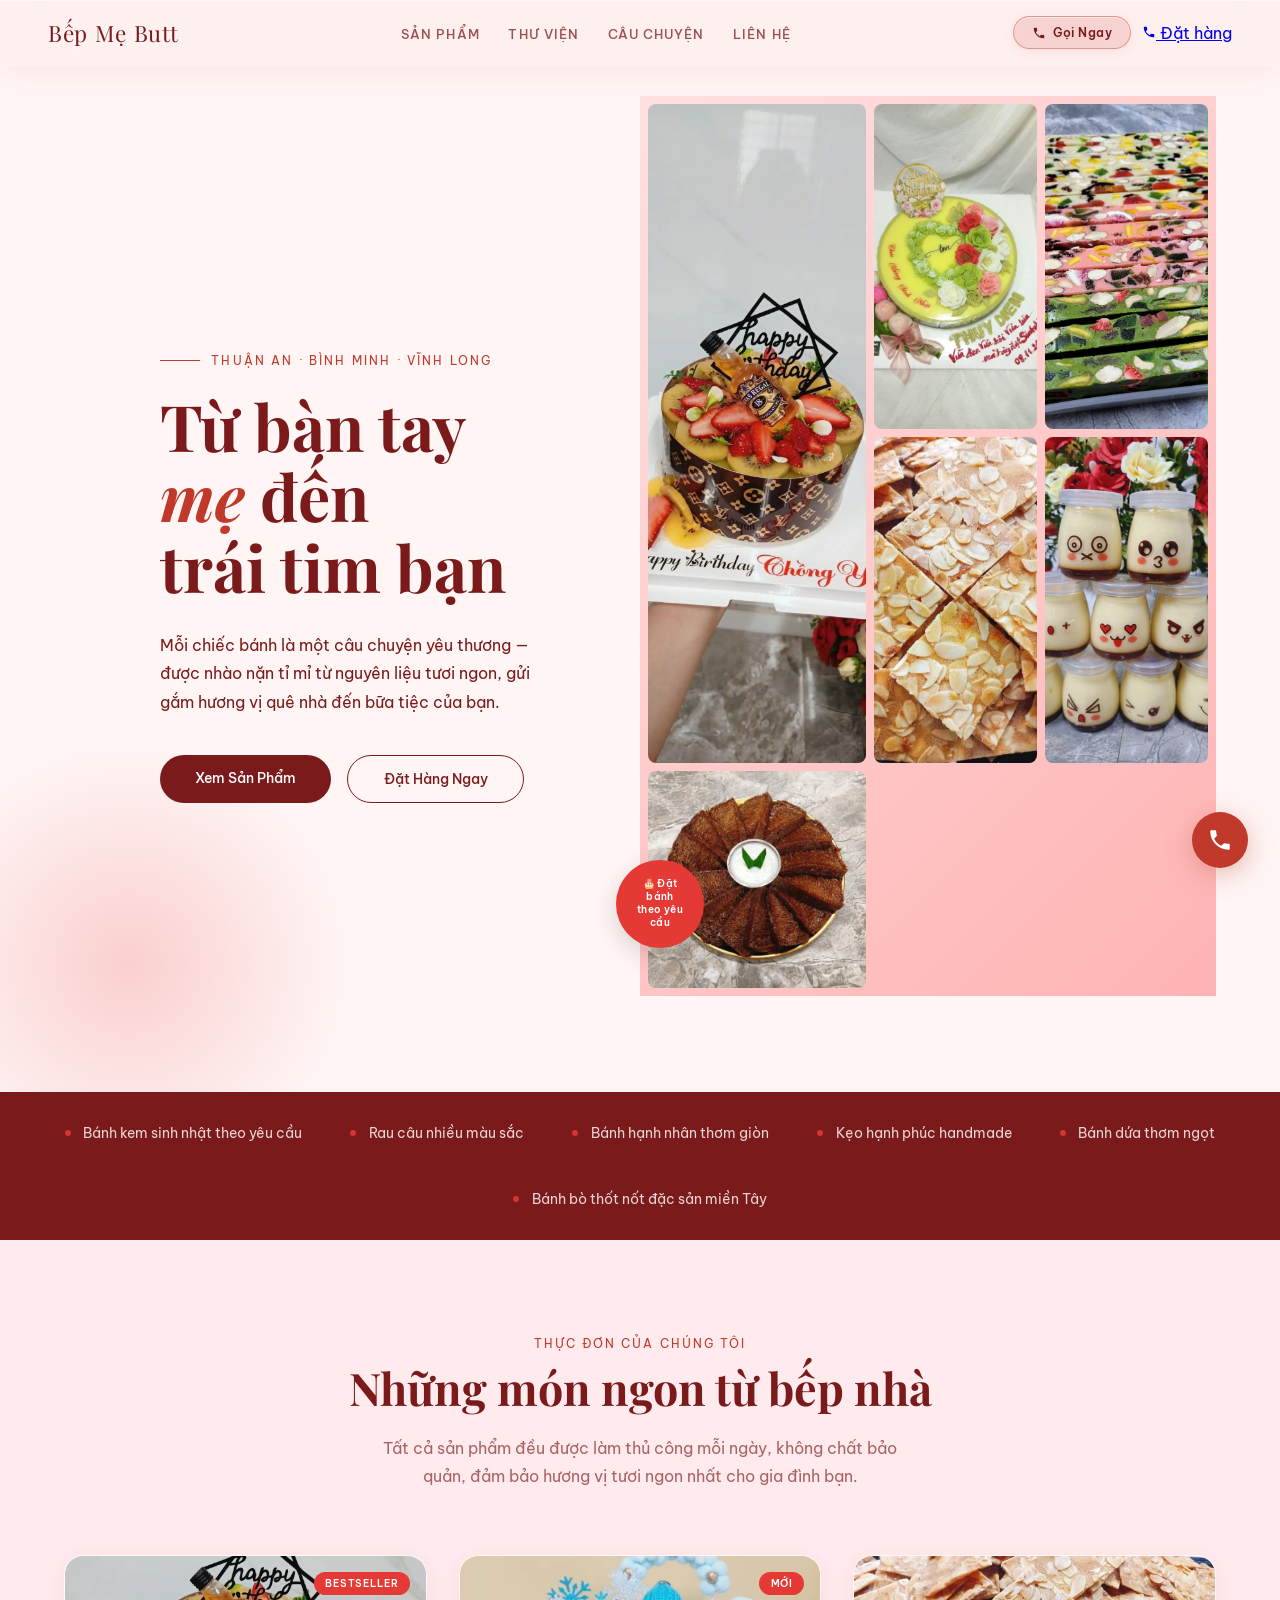
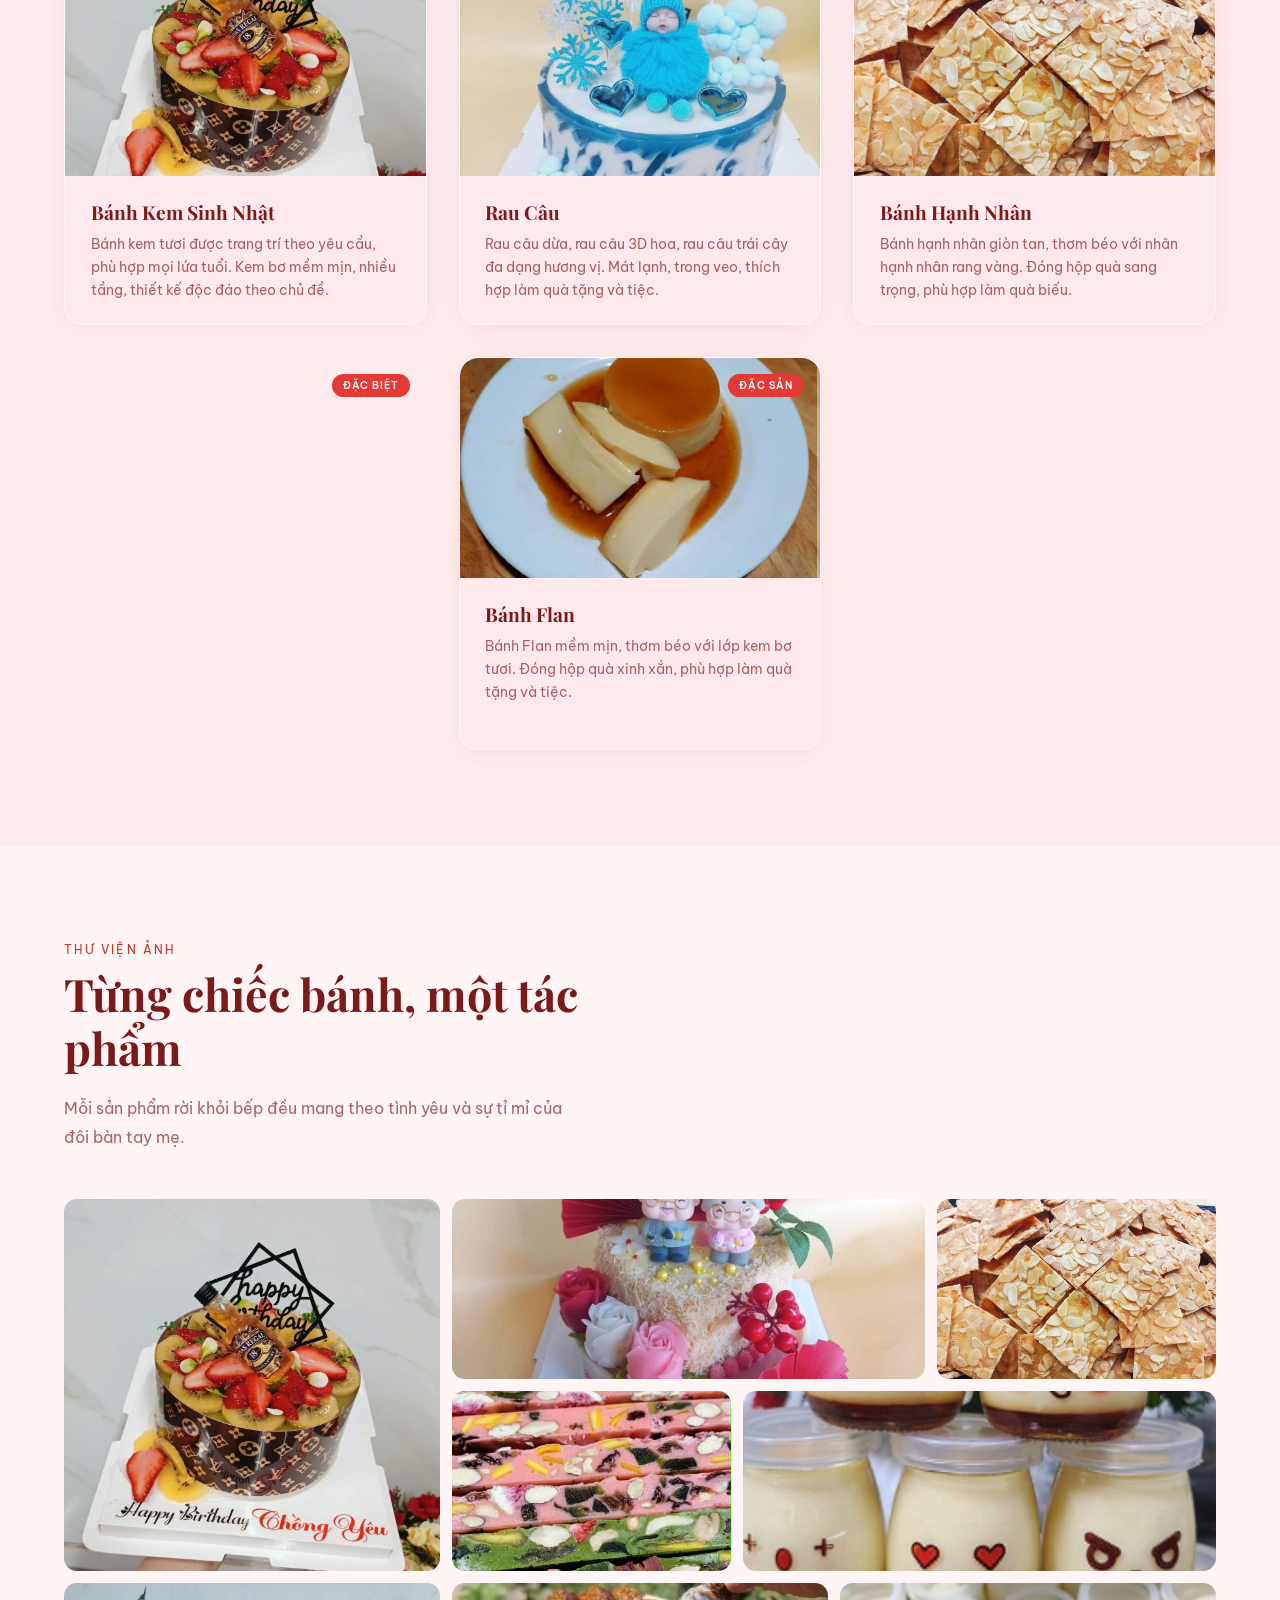
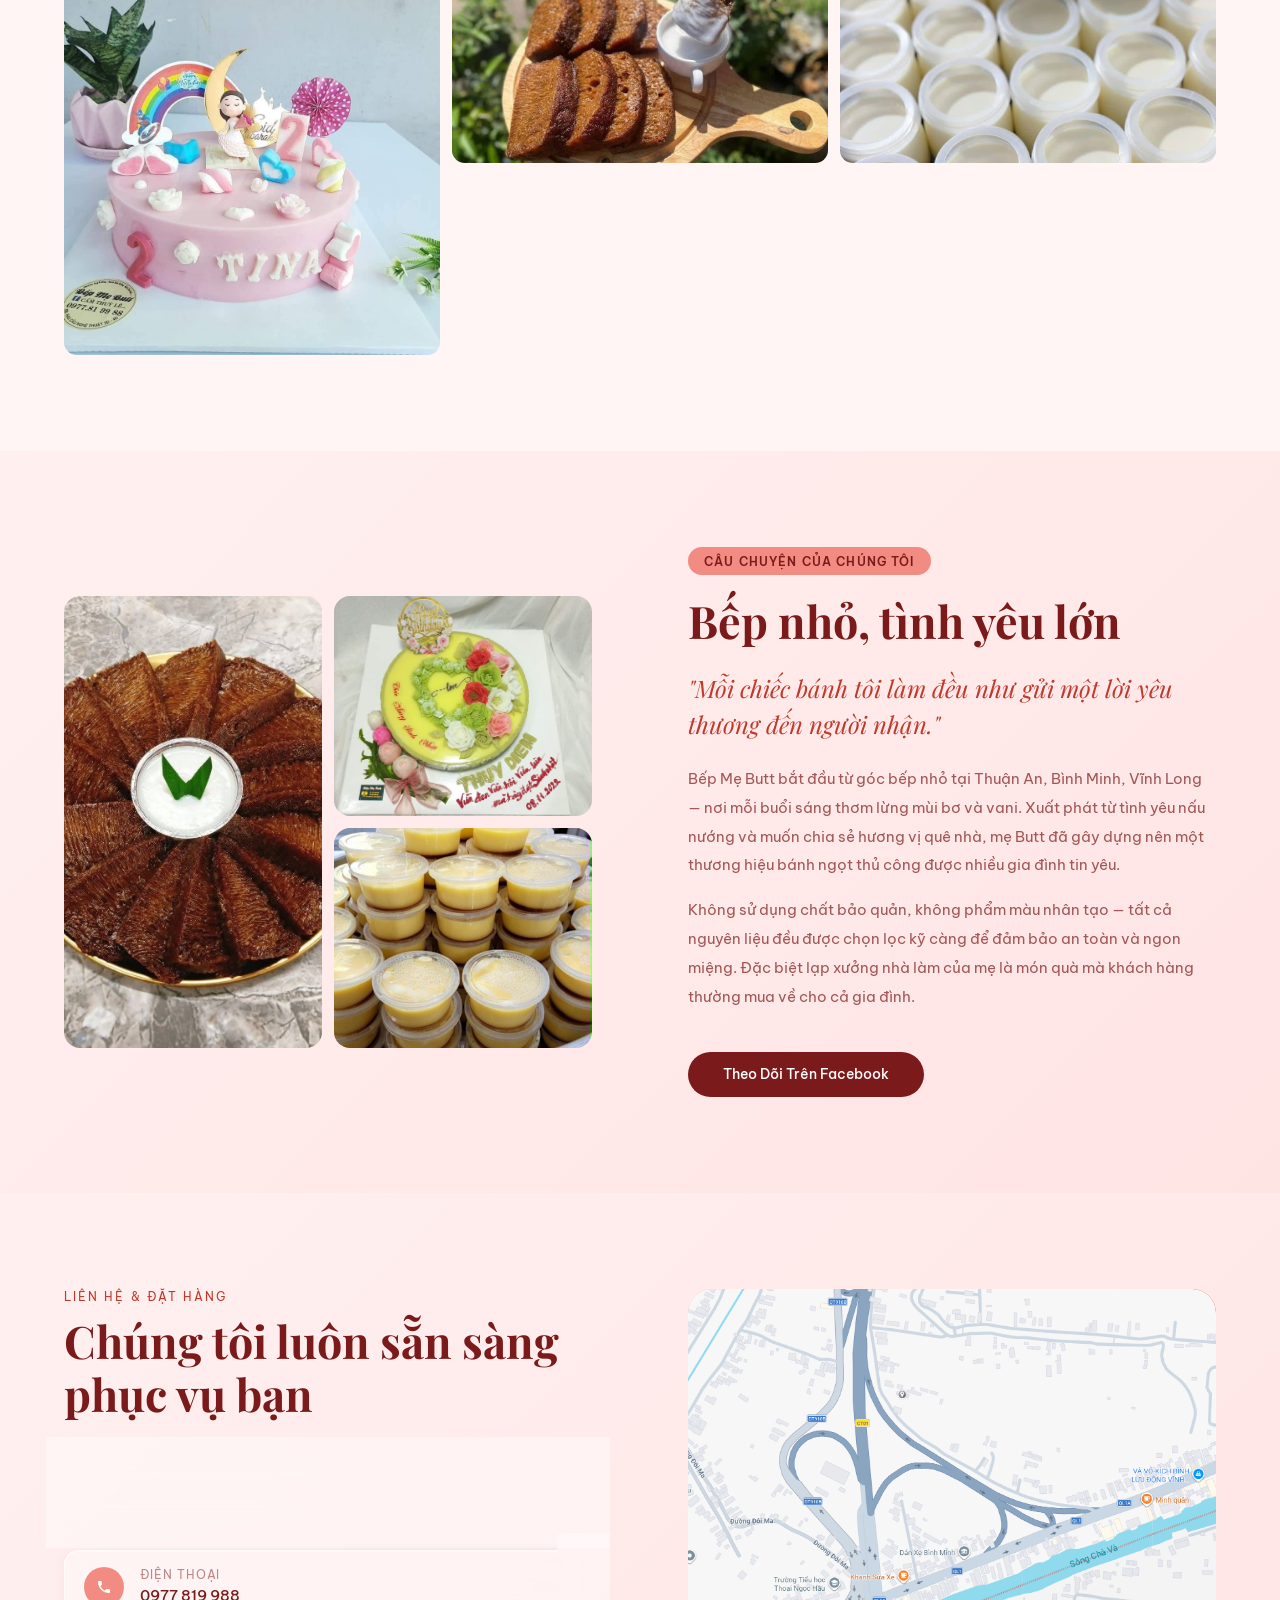
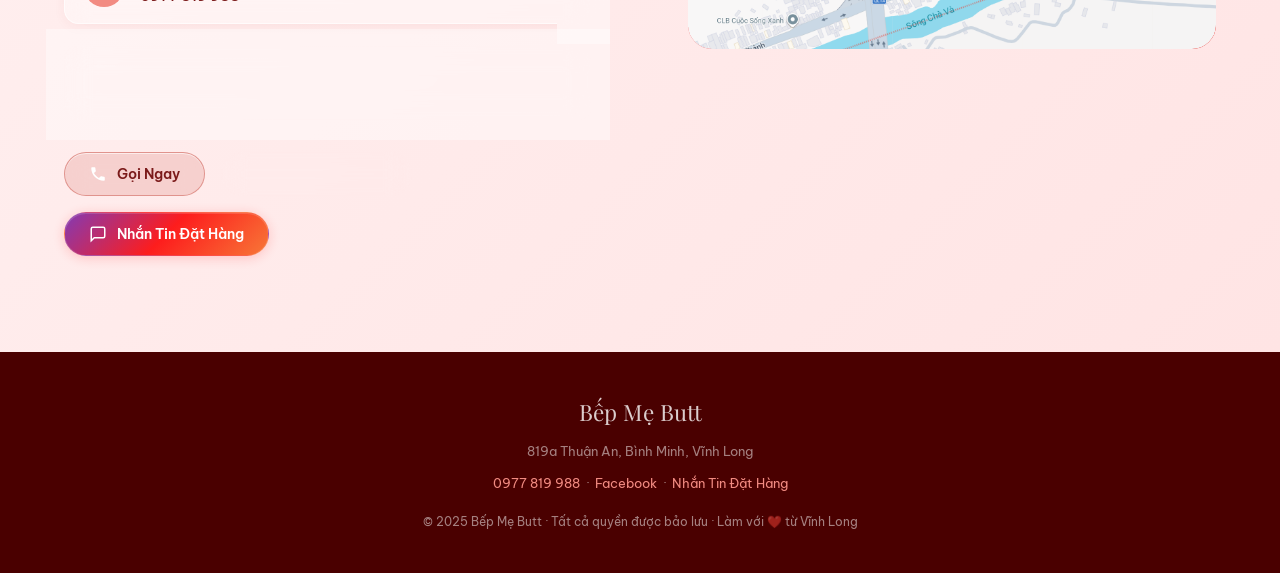
==== commit a03930ec: "Add files via upload" ====
--- a/index.html
+++ b/index.html
@@ -23,9 +23,9 @@
       <svg width="14" height="14" viewBox="0 0 24 24" fill="currentColor"><path d="M6.62 10.79c1.44 2.83 3.76 5.14 6.59 6.59l2.2-2.2c.27-.27.67-.36 1.02-.24 1.12.37 2.33.57 3.57.57.55 0 1 .45 1 1V20c0 .55-.45 1-1 1-9.39 0-17-7.61-17-17 0-.55.45-1 1-1h3.5c.55 0 1 .45 1 1 0 1.25.2 2.45.57 3.57.11.35.03.74-.25 1.02l-2.2 2.2z"/></svg>
       Gọi Ngay
     </a>
-    <a href="https://www.facebook.com/messages/t/100029958670315" target="_blank" class="nav-btn nav-btn-order">
-      <svg width="14" height="14" viewBox="0 0 24 24" fill="none" stroke="currentColor" stroke-width="2"><path d="M21 15a2 2 0 0 1-2 2H7l-4 4V5a2 2 0 0 1 2-2h14a2 2 0 0 1 2 2z"/></svg>
-      Đặt Hàng
+    <a href="Form.html">
+      <svg width="14" height="14" viewBox="0 0 24 24" fill="currentColor"><path d="M6.62 10.79c1.44 2.83 3.76 5.14 6.59 6.59l2.2-2.2c.27-.27.67-.36 1.02-.24 1.12.37 2.33.57 3.57.57.55 0 1 .45 1 1V20c0 .55-.45 1-1 1-9.39 0-17-7.61-17-17 0-.55.45-1 1-1h3.5c.55 0 1 .45 1 1 0 1.25.2 2.45.57 3.57.11.35.03.74-.25 1.02l-2.2 2.2z"/></svg>
+      Đặt hàng
     </a>
   </div>
 </nav>
@@ -49,40 +49,22 @@
   <div class="hero-right">
     <div class="hero-mosaic">
       <div class="mosaic-img">
-        <div class="ph">
-          <svg viewBox="0 0 24 24" fill="none" stroke="currentColor" stroke-width="1.5"><circle cx="12" cy="12" r="10"/><path d="M8 12s1.5 3 4 3 4-3 4-3"/><path d="M9 9h.01M15 9h.01"/></svg>
-          Bánh Kem Sinh Nhật
-        </div>
-      </div>
-      <div class="mosaic-img">
-        <div class="ph">
-          <svg viewBox="0 0 24 24" fill="none" stroke="currentColor" stroke-width="1.5"><path d="M12 2C6.48 2 2 6.48 2 12s4.48 10 10 10 10-4.48 10-10S17.52 2 12 2z"/><path d="M8 14s1.5 2 4 2 4-2 4-2"/></svg>
-          Rau Câu
-        </div>
-      </div>
-      <div class="mosaic-img">
-        <div class="ph">
-          <svg viewBox="0 0 24 24" fill="none" stroke="currentColor" stroke-width="1.5"><path d="M20.84 4.61a5.5 5.5 0 0 0-7.78 0L12 5.67l-1.06-1.06a5.5 5.5 0 0 0-7.78 7.78l1.06 1.06L12 21.23l7.78-7.78 1.06-1.06a5.5 5.5 0 0 0 0-7.78z"/></svg>
-          Kẹo Hạnh Phúc
-        </div>
-      </div>
-      <div class="mosaic-img">
-        <div class="ph">
-          <svg viewBox="0 0 24 24" fill="none" stroke="currentColor" stroke-width="1.5"><path d="M12 2l3.09 6.26L22 9.27l-5 4.87 1.18 6.88L12 17.77l-6.18 3.25L7 14.14 2 9.27l6.91-1.01L12 2z"/></svg>
-          Bánh Hạnh Nhân
-        </div>
-      </div>
-      <div class="mosaic-img">
-        <div class="ph">
-          <svg viewBox="0 0 24 24" fill="none" stroke="currentColor" stroke-width="1.5"><path d="M12 2a10 10 0 1 0 0 20A10 10 0 0 0 12 2zm0 3c1.66 0 3 1.34 3 3s-1.34 3-3 3-3-1.34-3-3 1.34-3 3-3zm0 14.2c-2.5 0-4.71-1.28-6-3.22.03-1.99 4-3.08 6-3.08 1.99 0 5.97 1.09 6 3.08-1.29 1.94-3.5 3.22-6 3.22z"/></svg>
-          Bánh Dứa
-        </div>
-      </div>
-      <div class="mosaic-img">
-        <div class="ph">
-          <svg viewBox="0 0 24 24" fill="none" stroke="currentColor" stroke-width="1.5"><path d="M21 16V8a2 2 0 0 0-1-1.73l-7-4a2 2 0 0 0-2 0l-7 4A2 2 0 0 0 3 8v8a2 2 0 0 0 1 1.73l7 4a2 2 0 0 0 2 0l7-4A2 2 0 0 0 21 16z"/></svg>
-          Bánh Bò Thốt Nốt
-        </div>
+        <img src="RauCau5.jpg" alt="Bánh Kem Sinh Nhật">
+      </div>
+      <div class="mosaic-img">
+        <img src="RauCau.jpg" alt="Rau Câu">
+      </div>
+      <div class="mosaic-img">
+        <img src="KeoHanhPhuc.jpg" alt="Kẹo Hạnh Phúc">
+      </div>
+      <div class="mosaic-img">
+        <img src="BanhHanhNhan.jpg" alt="Bánh Hạnh Nhân">
+      </div>
+      <div class="mosaic-img">
+        <img src="BanhFlan2.jpg" alt="Bánh Flan">
+      </div>
+      <div class="mosaic-img">
+        <img src="BanhBo.jpg" alt="Bánh Bò Thốt Nốt">
       </div>
     </div>
     <div class="hero-badge">🎂 Đặt<br>bánh<br>theo yêu<br>cầu</div>
@@ -111,10 +93,7 @@
 
     <div class="product-card">
       <div class="product-img">
-        <div class="ph">
-          <svg viewBox="0 0 24 24" fill="none" stroke="currentColor" stroke-width="1.2" width="40" height="40"><path d="M21 15a2 2 0 0 1-2 2H7l-4 4V5a2 2 0 0 1 2-2h14a2 2 0 0 1 2 2z"/></svg>
-          Ảnh Bánh Kem Sinh Nhật
-        </div>
+        <img src="RauCau5.jpg" alt="Bánh Kem Sinh Nhật">
         <span class="product-tag">Bestseller</span>
       </div>
       <div class="product-info">
@@ -125,10 +104,7 @@
 
     <div class="product-card">
       <div class="product-img">
-        <div class="ph">
-          <svg viewBox="0 0 24 24" fill="none" stroke="currentColor" stroke-width="1.2" width="40" height="40"><path d="M20 7H4a2 2 0 0 0-2 2v6a2 2 0 0 0 2 2h16a2 2 0 0 0 2-2V9a2 2 0 0 0-2-2z"/></svg>
-          Ảnh Rau Câu
-        </div>
+        <img src="RauCau3.jpg" alt="Rau Câu">
         <span class="product-tag">Mới</span>
       </div>
       <div class="product-info">
@@ -139,10 +115,7 @@
 
     <div class="product-card">
       <div class="product-img">
-        <div class="ph">
-          <svg viewBox="0 0 24 24" fill="none" stroke="currentColor" stroke-width="1.2" width="40" height="40"><path d="M12 2l3.09 6.26L22 9.27l-5 4.87 1.18 6.88L12 17.77l-6.18 3.25L7 14.14 2 9.27l6.91-1.01L12 2z"/></svg>
-          Ảnh Bánh Hạnh Nhân
-        </div>
+        <img src="BanhHanhNhan.jpg" alt="Bánh Hạnh Nhân">
       </div>
       <div class="product-info">
         <h3 class="product-name">Bánh Hạnh Nhân</h3>
@@ -152,10 +125,7 @@
 
     <div class="product-card">
       <div class="product-img">
-        <div class="ph">
-          <svg viewBox="0 0 24 24" fill="none" stroke="currentColor" stroke-width="1.2" width="40" height="40"><path d="M20.84 4.61a5.5 5.5 0 0 0-7.78 0L12 5.67l-1.06-1.06a5.5 5.5 0 0 0-7.78 7.78l1.06 1.06L12 21.23l7.78-7.78 1.06-1.06a5.5 5.5 0 0 0 0-7.78z"/></svg>
-          Ảnh Kẹo Hạnh Phúc
-        </div>
+        <img src="KeoHanhPhuc2.jpg" alt="Kẹo Hạnh Phúc">
         <span class="product-tag">Đặc Biệt</span>
       </div>
       <div class="product-info">
@@ -166,24 +136,18 @@
 
     <div class="product-card">
       <div class="product-img">
-        <div class="ph">
-          <svg viewBox="0 0 24 24" fill="none" stroke="currentColor" stroke-width="1.2" width="40" height="40"><path d="M12 2a10 10 0 1 0 0 20A10 10 0 0 0 12 2zm0 3c1.66 0 3 1.34 3 3s-1.34 3-3 3-3-1.34-3-3 1.34-3 3-3zm0 14.2c-2.5 0-4.71-1.28-6-3.22.03-1.99 4-3.08 6-3.08 1.99 0 5.97 1.09 6 3.08-1.29 1.94-3.5 3.22-6 3.22z"/></svg>
-          Ảnh Bánh Dứa
-        </div>
+        <img src="BanhFlan3.jpg" alt="Bánh Flan">
         <span class="product-tag">Đặc Sản</span>
       </div>
       <div class="product-info">
-        <h3 class="product-name">Bánh Dứa</h3>
-        <p class="product-desc">Bánh dứa vỏ giòn bơ tan, nhân dứa (thơm) ngọt chua tự nhiên. Hương vị nhiệt đới đặc trưng, đóng hộp quà xinh xắn cho mọi dịp.</p>
-      </div>
-    </div>
-
-    <div class="product-card">
-      <div class="product-img">
-        <div class="ph">
-          <svg viewBox="0 0 24 24" fill="none" stroke="currentColor" stroke-width="1.2" width="40" height="40"><path d="M21 16V8a2 2 0 0 0-1-1.73l-7-4a2 2 0 0 0-2 0l-7 4A2 2 0 0 0 3 8v8a2 2 0 0 0 1 1.73l7 4a2 2 0 0 0 2 0l7-4A2 2 0 0 0 21 16z"/></svg>
-          Ảnh Bánh Bò Thốt Nốt
-        </div>
+        <h3 class="product-name">Bánh Flan</h3>
+        <p class="product-desc">Bánh Flan mềm mịn, thơm béo với lớp kem bơ tươi. Đóng hộp quà xinh xắn, phù hợp làm quà tặng và tiệc.</p>
+      </div>
+    </div>
+
+    <div class="product-card">
+      <div class="product-img">
+        <img src="BanhBo2.jpg" alt="Bánh Bò Thốt Nốt">
         <span class="product-tag">Miền Tây</span>
       </div>
       <div class="product-info">
@@ -203,32 +167,23 @@
     <p class="section-sub">Mỗi sản phẩm rời khỏi bếp đều mang theo tình yêu và sự tỉ mỉ của đôi bàn tay mẹ.</p>
   </div>
   <div class="gallery-grid">
-    <div class="g-img g1"><div class="ph" style="height:100%"><svg viewBox="0 0 24 24" fill="none" stroke="currentColor" stroke-width="1.2" width="36" height="36"><rect x="3" y="3" width="18" height="18" rx="2"/><circle cx="8.5" cy="8.5" r="1.5"/><path d="M21 15l-5-5L5 21"/></svg>Bánh kem dâu tây 2 tầng</div></div>
-    <div class="g-img g2"><div class="ph" style="height:100%"><svg viewBox="0 0 24 24" fill="none" stroke="currentColor" stroke-width="1.2" width="32" height="32"><rect x="3" y="3" width="18" height="18" rx="2"/><circle cx="8.5" cy="8.5" r="1.5"/><path d="M21 15l-5-5L5 21"/></svg>Rau câu 3D hoa hồng</div></div>
-    <div class="g-img g3"><div class="ph" style="height:100%"><svg viewBox="0 0 24 24" fill="none" stroke="currentColor" stroke-width="1.2" width="28" height="28"><rect x="3" y="3" width="18" height="18" rx="2"/><circle cx="8.5" cy="8.5" r="1.5"/><path d="M21 15l-5-5L5 21"/></svg>Bánh hạnh nhân hộp quà</div></div>
-    <div class="g-img g4"><div class="ph" style="height:100%"><svg viewBox="0 0 24 24" fill="none" stroke="currentColor" stroke-width="1.2" width="28" height="28"><rect x="3" y="3" width="18" height="18" rx="2"/><circle cx="8.5" cy="8.5" r="1.5"/><path d="M21 15l-5-5L5 21"/></svg>Kẹo hạnh phúc</div></div>
-    <div class="g-img g5"><div class="ph" style="height:100%"><svg viewBox="0 0 24 24" fill="none" stroke="currentColor" stroke-width="1.2" width="32" height="32"><rect x="3" y="3" width="18" height="18" rx="2"/><circle cx="8.5" cy="8.5" r="1.5"/><path d="M21 15l-5-5L5 21"/></svg>Bánh dứa vỏ giòn</div></div>
-    <div class="g-img g6"><div class="ph" style="height:100%"><svg viewBox="0 0 24 24" fill="none" stroke="currentColor" stroke-width="1.2" width="36" height="36"><rect x="3" y="3" width="18" height="18" rx="2"/><circle cx="8.5" cy="8.5" r="1.5"/><path d="M21 15l-5-5L5 21"/></svg>Bánh kem chủ đề hoạt hình</div></div>
-    <div class="g-img g7"><div class="ph" style="height:100%"><svg viewBox="0 0 24 24" fill="none" stroke="currentColor" stroke-width="1.2" width="28" height="28"><rect x="3" y="3" width="18" height="18" rx="2"/><circle cx="8.5" cy="8.5" r="1.5"/><path d="M21 15l-5-5L5 21"/></svg>Rau câu dừa trái cây</div></div>
-    <div class="g-img g8"><div class="ph" style="height:100%"><svg viewBox="0 0 24 24" fill="none" stroke="currentColor" stroke-width="1.2" width="28" height="28"><rect x="3" y="3" width="18" height="18" rx="2"/><circle cx="8.5" cy="8.5" r="1.5"/><path d="M21 15l-5-5L5 21"/></svg>Bánh bò thốt nốt</div></div>
+    <div class="g-img g1"><img src="RauCau5.jpg" alt="Bánh kem sinh nhật" style="width:100%;height:100%;object-fit:cover;"></div>
+    <div class="g-img g2"><img src="RauCau2.jpg" alt="Rau câu 3D hoa hồng" style="width:100%;height:100%;object-fit:cover;"></div>
+    <div class="g-img g3"><img src="BanhHanhNhan.jpg" alt="Bánh hạnh nhân hộp quà" style="width:100%;height:100%;object-fit:cover;"></div>
+    <div class="g-img g4"><img src="KeoHanhPhuc.jpg" alt="Kẹo hạnh phúc" style="width:100%;height:100%;object-fit:cover;"></div>
+    <div class="g-img g5"><img src="BanhFlan2.jpg" alt="Bánh flan" style="width:100%;height:100%;object-fit:cover;"></div>
+    <div class="g-img g6"><img src="RauCau4.jpg" alt="Bánh kem chủ đề" style="width:100%;height:100%;object-fit:cover;"></div>
+    <div class="g-img g7"><img src="BanhBo3.jpg" alt="Rau câu dừa trái cây" style="width:100%;height:100%;object-fit:cover;"></div>
+    <div class="g-img g8"><img src="SuaChua.jpg" alt="Sữa chua" style="width:100%;height:100%;object-fit:cover;"></div>
   </div>
 </section>
 
 <!-- STORY -->
 <section id="cau-chuyen">
   <div class="story-imgs">
-    <div class="story-img"><div class="ph" style="height:100%">
-      <svg viewBox="0 0 24 24" fill="none" stroke="currentColor" stroke-width="1.2" width="40" height="40"><rect x="3" y="3" width="18" height="18" rx="2"/><circle cx="8.5" cy="8.5" r="1.5"/><path d="M21 15l-5-5L5 21"/></svg>
-      Ảnh Mẹ Trong Bếp
-    </div></div>
-    <div class="story-img"><div class="ph" style="height:100%">
-      <svg viewBox="0 0 24 24" fill="none" stroke="currentColor" stroke-width="1.2" width="36" height="36"><rect x="3" y="3" width="18" height="18" rx="2"/><circle cx="8.5" cy="8.5" r="1.5"/><path d="M21 15l-5-5L5 21"/></svg>
-      Nguyên Liệu Tươi
-    </div></div>
-    <div class="story-img"><div class="ph" style="height:100%">
-      <svg viewBox="0 0 24 24" fill="none" stroke="currentColor" stroke-width="1.2" width="36" height="36"><rect x="3" y="3" width="18" height="18" rx="2"/><circle cx="8.5" cy="8.5" r="1.5"/><path d="M21 15l-5-5L5 21"/></svg>
-      Bánh Được Đóng Gói
-    </div></div>
+    <div class="story-img"><img src="BanhBo.jpg" alt="Bánh Bò Thốt Nốt" style="width:100%;height:100%;object-fit:cover;"></div>
+    <div class="story-img"><img src="RauCau.jpg" alt="Rau Câu" style="width:100%;height:100%;object-fit:cover;"></div>
+    <div class="story-img"><img src="BanhFlan.jpg" alt="Bánh Flan" style="width:100%;height:100%;object-fit:cover;"></div>
   </div>
   <div class="story-text-side">
     <span class="story-tag">Câu Chuyện Của Chúng Tôi</span>
@@ -258,7 +213,7 @@
   <div>
     <p class="contact-label">Địa Chỉ</p>
     <p class="contact-value">
-      <a href="https://maps.app.goo.gl/ApLS4zLt79iJKzWu" target="_blank">819a Thuận An, Bình Minh, Vĩnh Long</a>
+      <a href="https://www.google.com/maps/place/B%E1%BA%BFp+M%E1%BA%B9+Butt/@10.0763832,105.8341384,20.47z/data=!4m12!1m5!3m4!2zMTDCsDA0JzM1LjQiTiAxMDXCsDUwJzAzLjAiRQ!8m2!3d10.076489!4d105.834176!3m5!1s0x31a07d2ac0f9ac67:0xf1dc76dabaf47441!8m2!3d10.0764678!4d105.8342308!16s%2Fg%2F11zbcg_3pf?entry=ttu&g_ep=EgoyMDI2MDUxMC4wIKXMDSoASAFQAw%3D%3D" target="_blank">819a Thuận An, Bình Minh, Vĩnh Long</a>
     </p>
   </div>
 </div>
@@ -302,7 +257,7 @@
   </div>
 
   <div class="contact-map">
-  <a href="https://maps.app.goo.gl/1r95afddbBgT9vds8" target="_blank">
+  <a href="https://www.google.com/maps/place/B%E1%BA%BFp+M%E1%BA%B9+Butt/@10.0763832,105.8341384,20.47z/data=!4m12!1m5!3m4!2zMTDCsDA0JzM1LjQiTiAxMDXCsDUwJzAzLjAiRQ!8m2!3d10.076489!4d105.834176!3m5!1s0x31a07d2ac0f9ac67:0xf1dc76dabaf47441!8m2!3d10.0764678!4d105.8342308!16s%2Fg%2F11zbcg_3pf?entry=ttu&g_ep=EgoyMDI2MDUxMC4wIKXMDSoASAFQAw%3D%3D" target="_blank">
     <img src="GoogleMap.png" alt="Bản đồ Bếp Mẹ Butt" style="width:100%; height:100%; object-fit:cover; border-radius:1.5rem; display:block;">
   </a>
 </div>
--- a/style.css
+++ b/style.css
@@ -136,24 +136,28 @@
 .hero-right {
   position: relative;
   background: linear-gradient(135deg, #ffe0e0 0%, #ffb3b3 100%);
+  min-height: 100vh;
 }
 .hero-mosaic {
   position: absolute; inset: 0;
   display: grid;
-  grid-template-columns: 1fr 1fr;
-  grid-template-rows: 1fr 1fr 1fr;
+  grid-template-columns: 1.2fr 0.9fr 0.9fr;
+  grid-template-rows: 1fr 1fr;
   gap: 8px; padding: 8px;
 }
 .mosaic-img {
-  overflow: hidden; border-radius: 4px;
+  overflow: hidden; border-radius: 8px;
   background: linear-gradient(135deg, #ffcdd2, #e57373);
   position: relative;
-}
+  min-height: 0;
+}
+/* Big feature image spans full height on left */
 .mosaic-img:nth-child(1) { grid-row: span 2; }
-.mosaic-img:nth-child(3) { grid-column: span 2; }
+/* All others fill their cells normally */
 .mosaic-img img {
   width: 100%; height: 100%; object-fit: cover;
   transition: transform .5s ease;
+  display: block;
 }
 .mosaic-img:hover img { transform: scale(1.05); }
 
@@ -417,7 +421,7 @@
   .nav-btn { padding: .5rem .7rem; }
   .hero { grid-template-columns: 1fr; min-height: auto; }
   .hero-left { padding: 8rem 2rem 4rem; }
-  .hero-right { height: 55vw; }
+  .hero-right { height: 80vw; min-height: 320px; }
   #cau-chuyen, #lien-he { grid-template-columns: 1fr; gap: 3rem; padding: 4rem 2rem; }
   section { padding: 4rem 2rem; }
   .about-strip { gap: 1.5rem; padding: 1.5rem 2rem; }
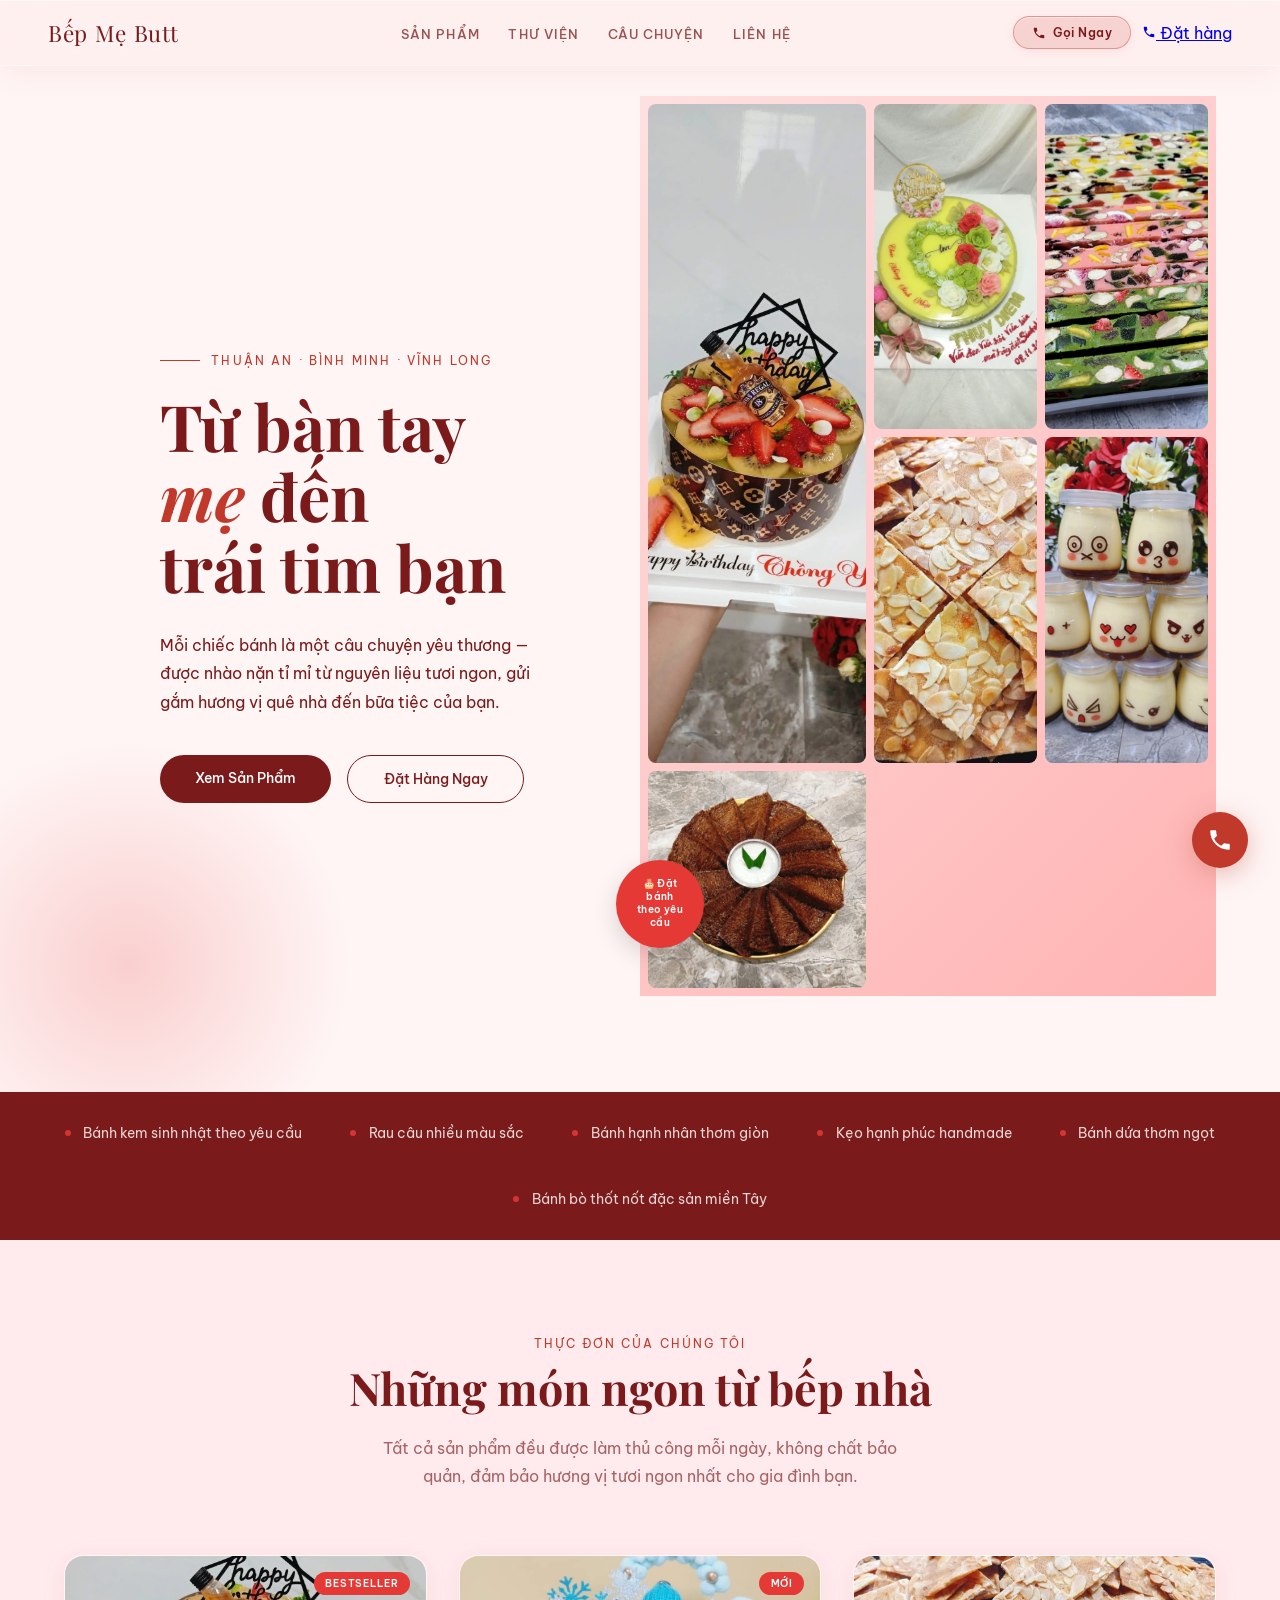
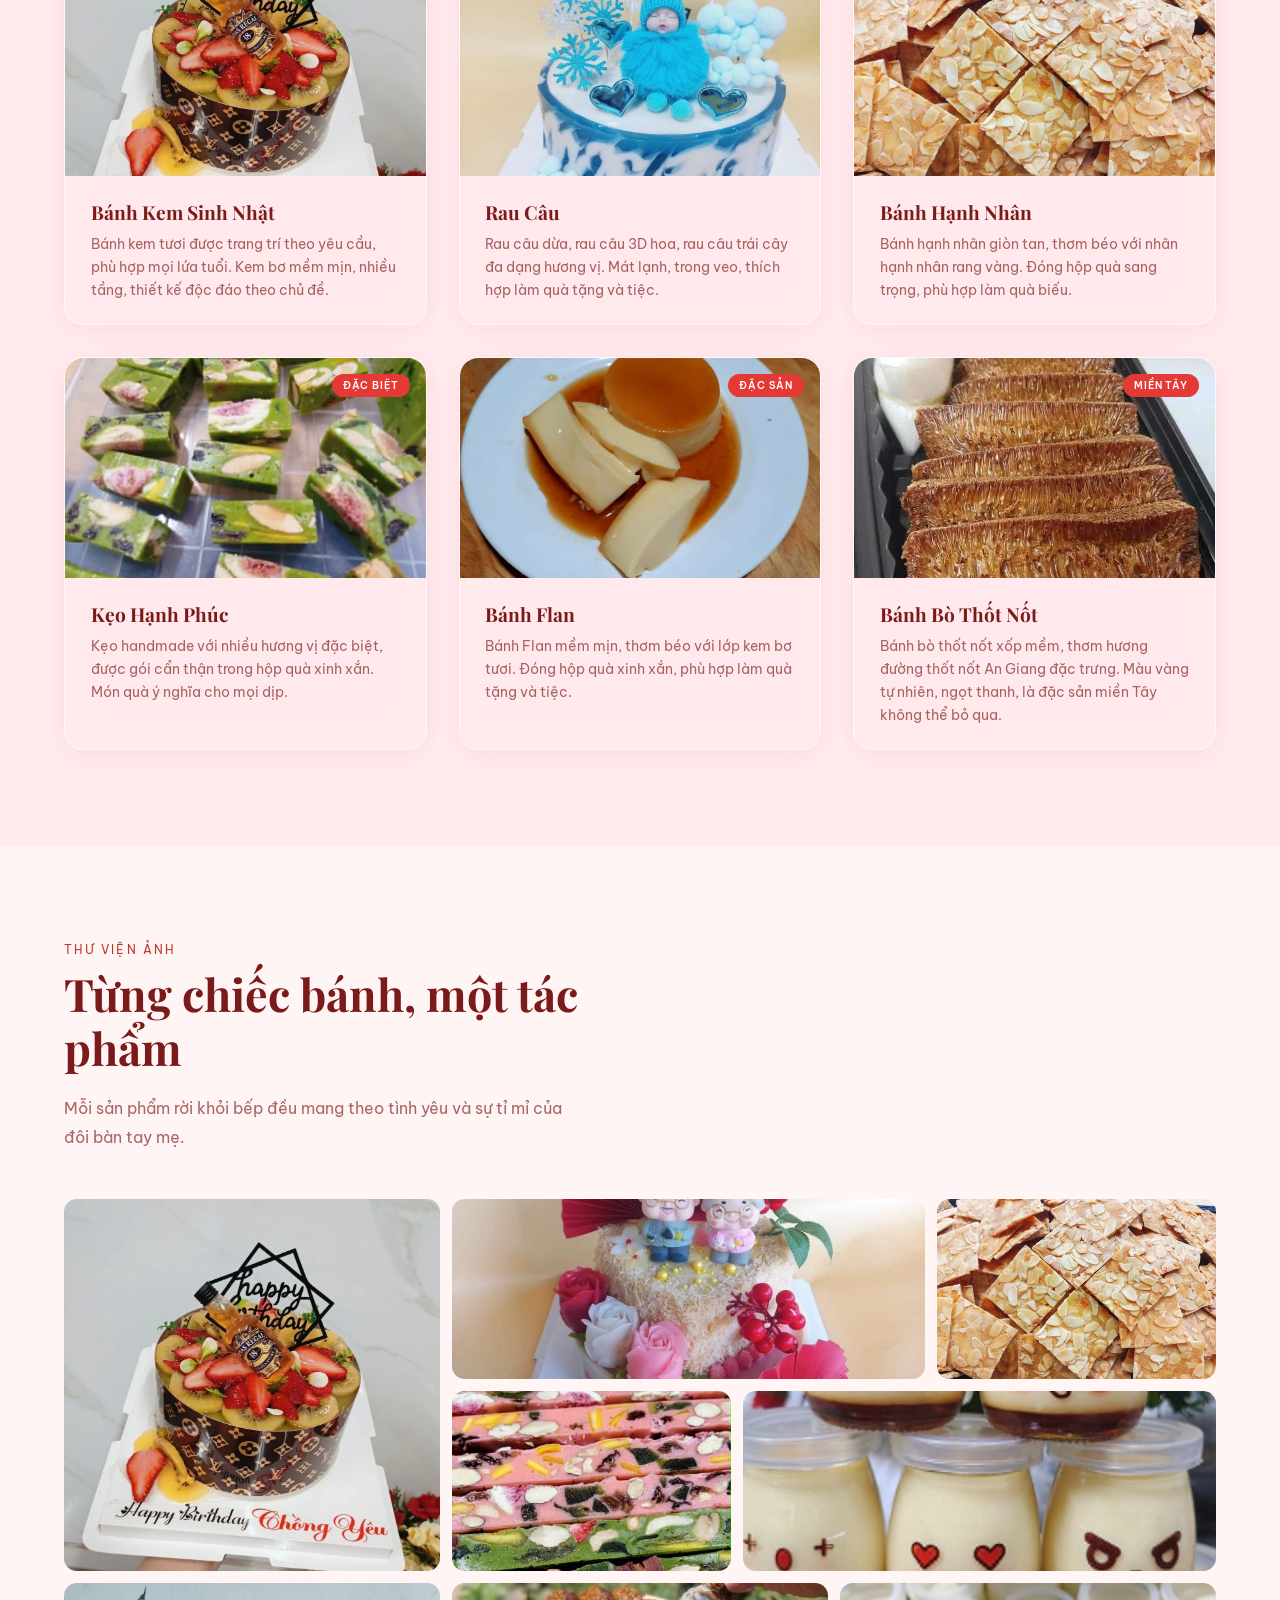
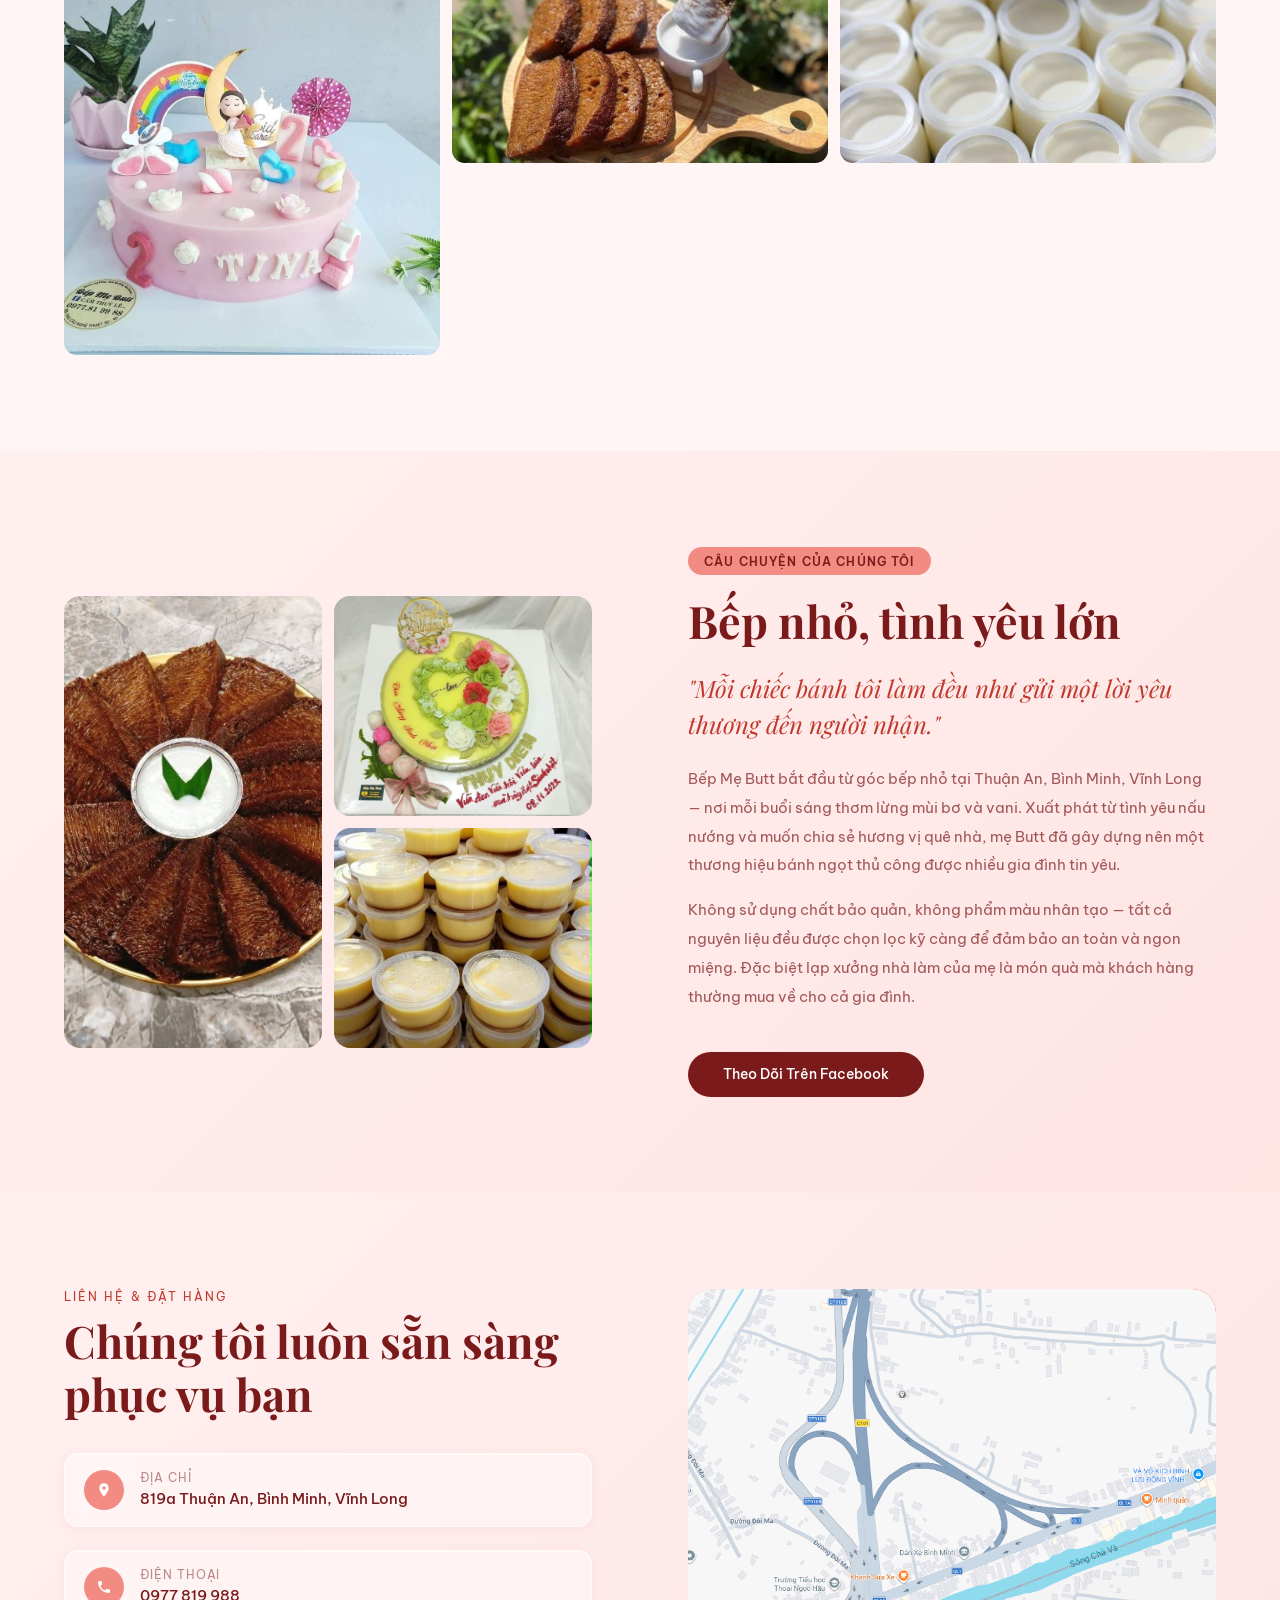
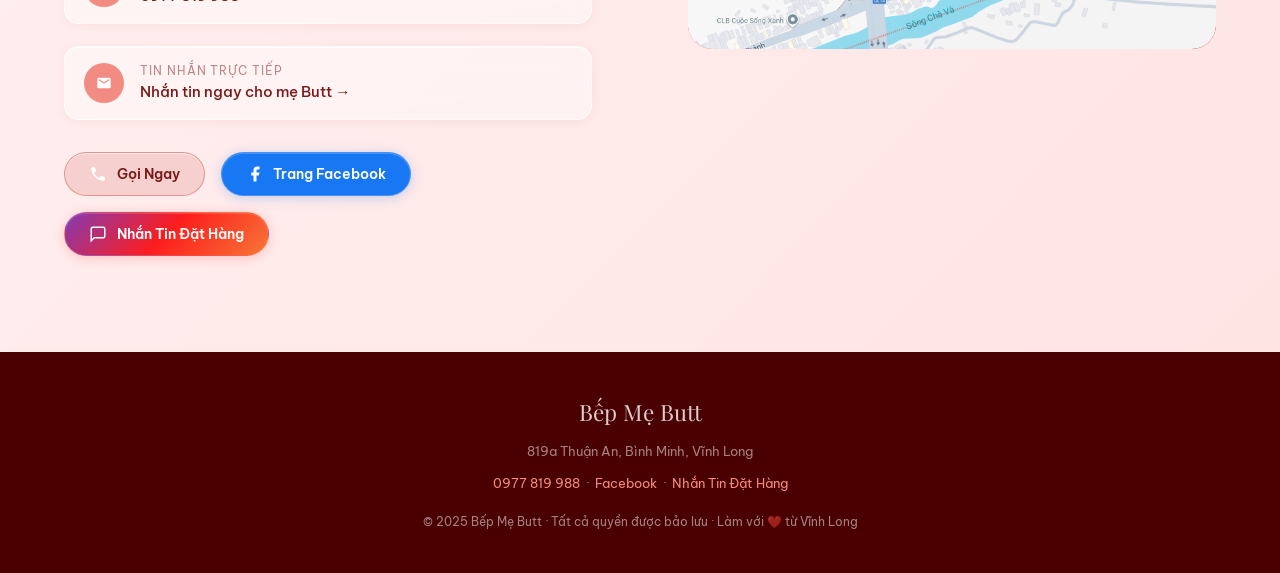
==== commit 44d583df: "Add files via upload" ====
--- a/index.html
+++ b/index.html
@@ -23,7 +23,7 @@
       <svg width="14" height="14" viewBox="0 0 24 24" fill="currentColor"><path d="M6.62 10.79c1.44 2.83 3.76 5.14 6.59 6.59l2.2-2.2c.27-.27.67-.36 1.02-.24 1.12.37 2.33.57 3.57.57.55 0 1 .45 1 1V20c0 .55-.45 1-1 1-9.39 0-17-7.61-17-17 0-.55.45-1 1-1h3.5c.55 0 1 .45 1 1 0 1.25.2 2.45.57 3.57.11.35.03.74-.25 1.02l-2.2 2.2z"/></svg>
       Gọi Ngay
     </a>
-    <a href="Form.html">
+    <a href="form.html">
       <svg width="14" height="14" viewBox="0 0 24 24" fill="currentColor"><path d="M6.62 10.79c1.44 2.83 3.76 5.14 6.59 6.59l2.2-2.2c.27-.27.67-.36 1.02-.24 1.12.37 2.33.57 3.57.57.55 0 1 .45 1 1V20c0 .55-.45 1-1 1-9.39 0-17-7.61-17-17 0-.55.45-1 1-1h3.5c.55 0 1 .45 1 1 0 1.25.2 2.45.57 3.57.11.35.03.74-.25 1.02l-2.2 2.2z"/></svg>
       Đặt hàng
     </a>
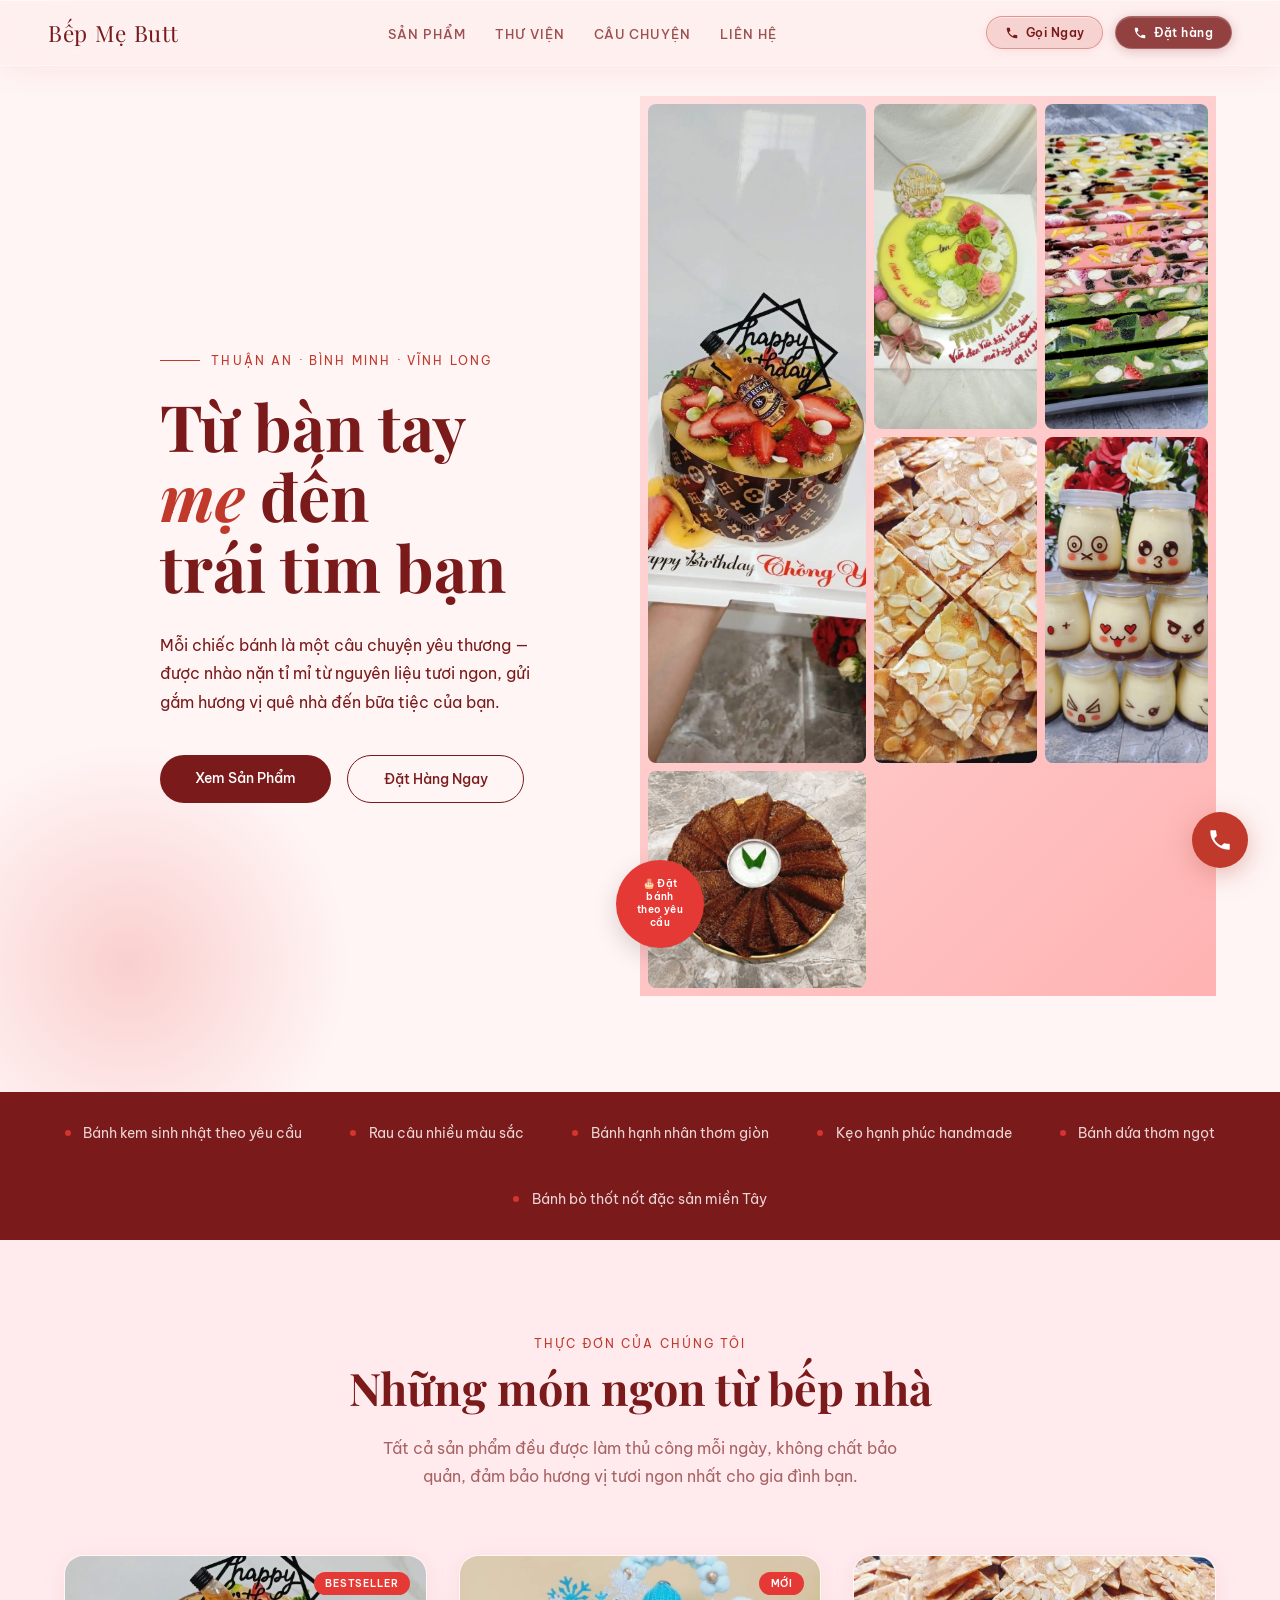
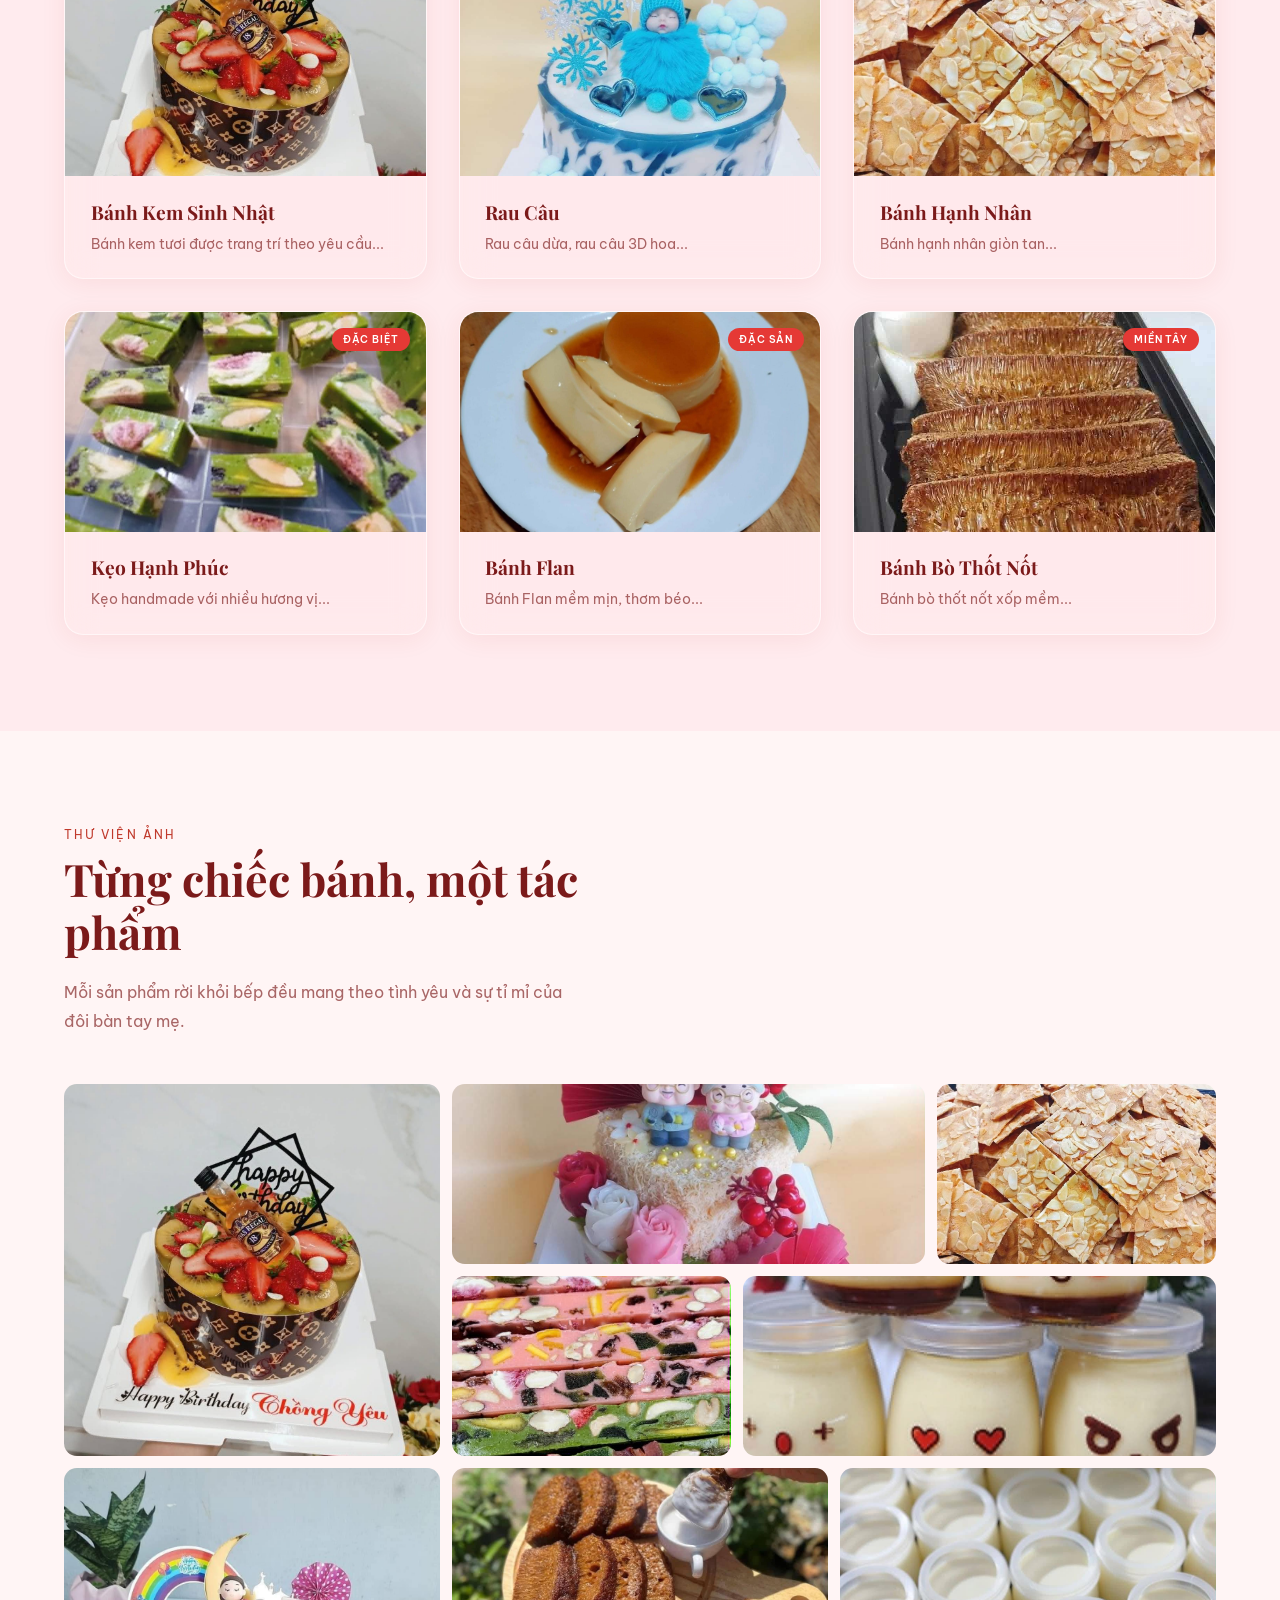
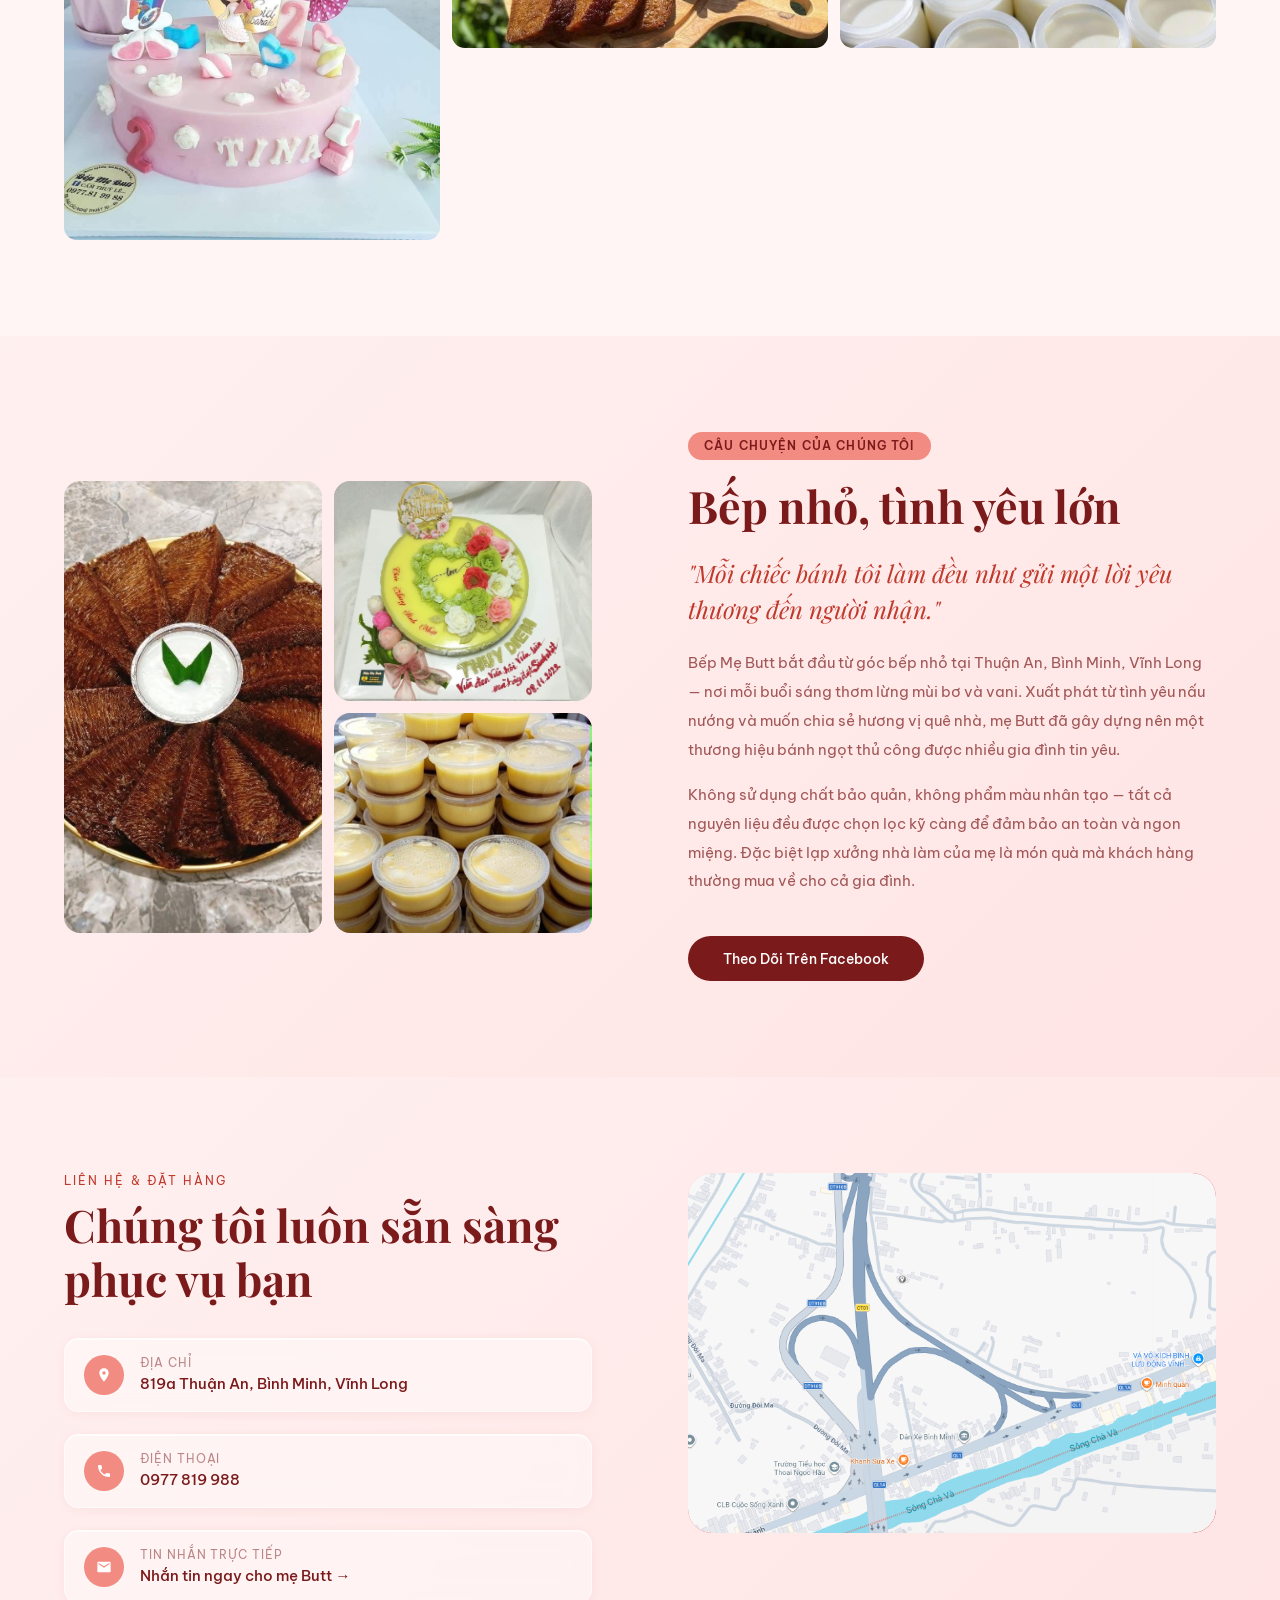
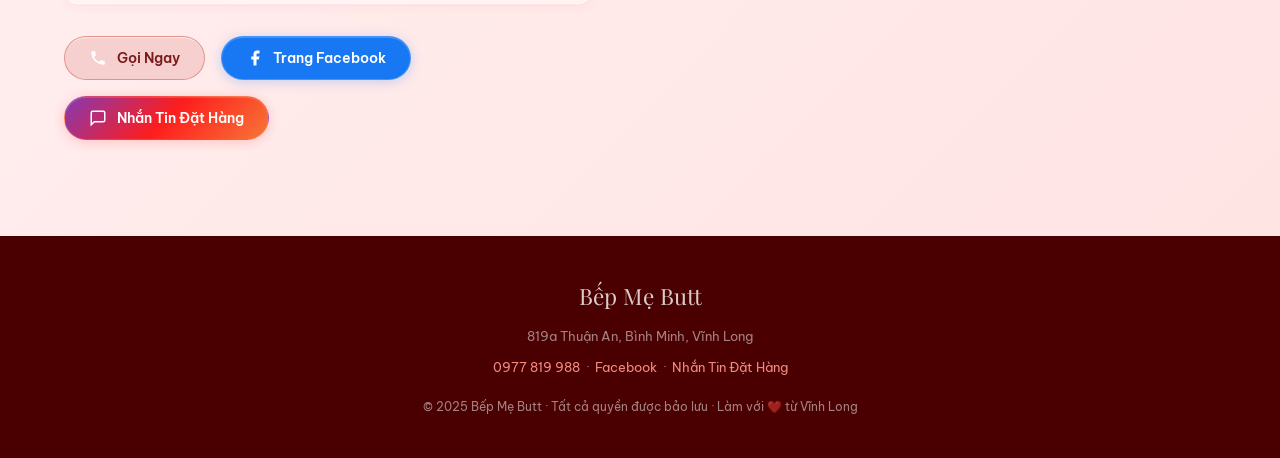
==== commit a2ebe2aa: "Add files via upload" ====
--- a/index.html
+++ b/index.html
@@ -11,152 +11,138 @@
 
 <!-- NAV -->
 <nav>
-  <a href="#" class="nav-logo">Bếp Mẹ Butt</a>
-  <ul class="nav-links">
-    <li><a href="#san-pham">Sản Phẩm</a></li>
-    <li><a href="#thu-vien">Thư Viện</a></li>
-    <li><a href="#cau-chuyen">Câu Chuyện</a></li>
-    <li><a href="#lien-he">Liên Hệ</a></li>
-  </ul>
-  <div class="nav-btns">
-    <a href="tel:+840977819988" class="nav-btn nav-btn-call">
-      <svg width="14" height="14" viewBox="0 0 24 24" fill="currentColor"><path d="M6.62 10.79c1.44 2.83 3.76 5.14 6.59 6.59l2.2-2.2c.27-.27.67-.36 1.02-.24 1.12.37 2.33.57 3.57.57.55 0 1 .45 1 1V20c0 .55-.45 1-1 1-9.39 0-17-7.61-17-17 0-.55.45-1 1-1h3.5c.55 0 1 .45 1 1 0 1.25.2 2.45.57 3.57.11.35.03.74-.25 1.02l-2.2 2.2z"/></svg>
-      Gọi Ngay
-    </a>
-    <a href="form.html">
-      <svg width="14" height="14" viewBox="0 0 24 24" fill="currentColor"><path d="M6.62 10.79c1.44 2.83 3.76 5.14 6.59 6.59l2.2-2.2c.27-.27.67-.36 1.02-.24 1.12.37 2.33.57 3.57.57.55 0 1 .45 1 1V20c0 .55-.45 1-1 1-9.39 0-17-7.61-17-17 0-.55.45-1 1-1h3.5c.55 0 1 .45 1 1 0 1.25.2 2.45.57 3.57.11.35.03.74-.25 1.02l-2.2 2.2z"/></svg>
-      Đặt hàng
-    </a>
-  </div>
+    <a href="#" class="nav-logo">Bếp Mẹ Butt</a>
+    <ul class="nav-links">
+        <li><a href="#san-pham">Sản Phẩm</a></li>
+        <li><a href="#thu-vien">Thư Viện</a></li>
+        <li><a href="#cau-chuyen">Câu Chuyện</a></li>
+        <li><a href="#lien-he">Liên Hệ</a></li>
+    </ul>
+    <div class="nav-btns">
+        <a href="tel:+840977819988" class="nav-btn nav-btn-call">
+            <svg width="14" height="14" viewBox="0 0 24 24" fill="currentColor"><path d="M6.62 10.79c1.44 2.83 3.76 5.14 6.59 6.59l2.2-2.2c.27-.27.67-.36 1.02-.24 1.12.37 2.33.57 3.57.57.55 0 1 .45 1 1V20c0 .55-.45 1-1 1-9.39 0-17-7.61-17-17 0-.55.45-1 1-1h3.5c.55 0 1 .45 1 1 0 1.25.2 2.45.57 3.57.11.35.03.74-.25 1.02l-2.2 2.2z"/></svg>
+            Gọi Ngay
+        </a>
+        <a href="form.html" class="nav-btn nav-btn-order">
+            <svg width="14" height="14" viewBox="0 0 24 24" fill="currentColor"><path d="M6.62 10.79c1.44 2.83 3.76 5.14 6.59 6.59l2.2-2.2c.27-.27.67-.36 1.02-.24 1.12.37 2.33.57 3.57.57.55 0 1 .45 1 1V20c0 .55-.45 1-1 1-9.39 0-17-7.61-17-17 0-.55.45-1 1-1h3.5c.55 0 1 .45 1 1 0 1.25.2 2.45.57 3.57.11.35.03.74-.25 1.02l-2.2 2.2z"/></svg>
+            Đặt hàng
+        </a>
+    </div>
 </nav>
 
 <!-- HERO -->
 <section class="hero" id="trang-chu">
-  <div class="hero-left">
-    <p class="hero-eyebrow">Thuận An · Bình Minh · Vĩnh Long</p>
-    <h1 class="hero-title">
-      Từ bàn tay<br><em>mẹ</em> đến<br>trái tim bạn
-    </h1>
-    <p class="hero-desc">
-      Mỗi chiếc bánh là một câu chuyện yêu thương — được nhào nặn tỉ mỉ từ nguyên liệu tươi ngon, gửi gắm hương vị quê nhà đến bữa tiệc của bạn.
-    </p>
-    <div class="hero-btns">
-      <a href="#san-pham" class="btn-primary">Xem Sản Phẩm</a>
-      <a href="https://www.facebook.com/messages/t/100029958670315" target="_blank" class="btn-outline">Đặt Hàng Ngay</a>
-    </div>
-  </div>
-
-  <div class="hero-right">
-    <div class="hero-mosaic">
-      <div class="mosaic-img">
-        <img src="RauCau5.jpg" alt="Bánh Kem Sinh Nhật">
-      </div>
-      <div class="mosaic-img">
-        <img src="RauCau.jpg" alt="Rau Câu">
-      </div>
-      <div class="mosaic-img">
-        <img src="KeoHanhPhuc.jpg" alt="Kẹo Hạnh Phúc">
-      </div>
-      <div class="mosaic-img">
-        <img src="BanhHanhNhan.jpg" alt="Bánh Hạnh Nhân">
-      </div>
-      <div class="mosaic-img">
-        <img src="BanhFlan2.jpg" alt="Bánh Flan">
-      </div>
-      <div class="mosaic-img">
-        <img src="BanhBo.jpg" alt="Bánh Bò Thốt Nốt">
-      </div>
-    </div>
-    <div class="hero-badge">🎂 Đặt<br>bánh<br>theo yêu<br>cầu</div>
-  </div>
-  <div class="hero-blob"></div>
+    <div class="hero-left">
+        <p class="hero-eyebrow">Thuận An · Bình Minh · Vĩnh Long</p>
+        <h1 class="hero-title">
+            Từ bàn tay<br><em>mẹ</em> đến<br>trái tim bạn
+        </h1>
+        <p class="hero-desc">
+            Mỗi chiếc bánh là một câu chuyện yêu thương — được nhào nặn tỉ mỉ từ nguyên liệu tươi ngon, gửi gắm hương vị quê nhà đến bữa tiệc của bạn.
+        </p>
+        <div class="hero-btns">
+            <a href="#san-pham" class="btn-primary">Xem Sản Phẩm</a>
+            <a href="form.html" class="btn-outline">Đặt Hàng Ngay</a>
+        </div>
+    </div>
+
+    <div class="hero-right">
+        <div class="hero-mosaic">
+            <div class="mosaic-img"><img src="RauCau5.jpg" alt="Bánh Kem Sinh Nhật"></div>
+            <div class="mosaic-img"><img src="RauCau.jpg" alt="Rau Câu"></div>
+            <div class="mosaic-img"><img src="KeoHanhPhuc.jpg" alt="Kẹo Hạnh Phúc"></div>
+            <div class="mosaic-img"><img src="BanhHanhNhan.jpg" alt="Bánh Hạnh Nhân"></div>
+            <div class="mosaic-img"><img src="BanhFlan2.jpg" alt="Bánh Flan"></div>
+            <div class="mosaic-img"><img src="BanhBo.jpg" alt="Bánh Bò Thốt Nốt"></div>
+        </div>
+        <div class="hero-badge">🎂 Đặt<br>bánh<br>theo yêu<br>cầu</div>
+    </div>
+    <div class="hero-blob"></div>
 </section>
 
 <!-- STRIP -->
 <div class="about-strip">
-  <div class="strip-item"><span class="strip-dot"></span>Bánh kem sinh nhật theo yêu cầu</div>
-  <div class="strip-item"><span class="strip-dot"></span>Rau câu nhiều màu sắc</div>
-  <div class="strip-item"><span class="strip-dot"></span>Bánh hạnh nhân thơm giòn</div>
-  <div class="strip-item"><span class="strip-dot"></span>Kẹo hạnh phúc handmade</div>
-  <div class="strip-item"><span class="strip-dot"></span>Bánh dứa thơm ngọt</div>
-  <div class="strip-item"><span class="strip-dot"></span>Bánh bò thốt nốt đặc sản miền Tây</div>
+    <div class="strip-item"><span class="strip-dot"></span>Bánh kem sinh nhật theo yêu cầu</div>
+    <div class="strip-item"><span class="strip-dot"></span>Rau câu nhiều màu sắc</div>
+    <div class="strip-item"><span class="strip-dot"></span>Bánh hạnh nhân thơm giòn</div>
+    <div class="strip-item"><span class="strip-dot"></span>Kẹo hạnh phúc handmade</div>
+    <div class="strip-item"><span class="strip-dot"></span>Bánh dứa thơm ngọt</div>
+    <div class="strip-item"><span class="strip-dot"></span>Bánh bò thốt nốt đặc sản miền Tây</div>
 </div>
 
 <!-- PRODUCTS -->
 <section id="san-pham">
-  <div class="products-header">
-    <p class="section-label">Thực Đơn Của Chúng Tôi</p>
-    <h2 class="section-title">Những món ngon từ bếp nhà</h2>
-    <p class="section-sub">Tất cả sản phẩm đều được làm thủ công mỗi ngày, không chất bảo quản, đảm bảo hương vị tươi ngon nhất cho gia đình bạn.</p>
-  </div>
-  <div class="product-grid">
-
-    <div class="product-card">
-      <div class="product-img">
-        <img src="RauCau5.jpg" alt="Bánh Kem Sinh Nhật">
-        <span class="product-tag">Bestseller</span>
-      </div>
-      <div class="product-info">
-        <h3 class="product-name">Bánh Kem Sinh Nhật</h3>
-        <p class="product-desc">Bánh kem tươi được trang trí theo yêu cầu, phù hợp mọi lứa tuổi. Kem bơ mềm mịn, nhiều tầng, thiết kế độc đáo theo chủ đề.</p>
-      </div>
-    </div>
-
-    <div class="product-card">
-      <div class="product-img">
-        <img src="RauCau3.jpg" alt="Rau Câu">
-        <span class="product-tag">Mới</span>
-      </div>
-      <div class="product-info">
-        <h3 class="product-name">Rau Câu</h3>
-        <p class="product-desc">Rau câu dừa, rau câu 3D hoa, rau câu trái cây đa dạng hương vị. Mát lạnh, trong veo, thích hợp làm quà tặng và tiệc.</p>
-      </div>
-    </div>
-
-    <div class="product-card">
-      <div class="product-img">
-        <img src="BanhHanhNhan.jpg" alt="Bánh Hạnh Nhân">
-      </div>
-      <div class="product-info">
-        <h3 class="product-name">Bánh Hạnh Nhân</h3>
-        <p class="product-desc">Bánh hạnh nhân giòn tan, thơm béo với nhân hạnh nhân rang vàng. Đóng hộp quà sang trọng, phù hợp làm quà biếu.</p>
-      </div>
-    </div>
-
-    <div class="product-card">
-      <div class="product-img">
-        <img src="KeoHanhPhuc2.jpg" alt="Kẹo Hạnh Phúc">
-        <span class="product-tag">Đặc Biệt</span>
-      </div>
-      <div class="product-info">
-        <h3 class="product-name">Kẹo Hạnh Phúc</h3>
-        <p class="product-desc">Kẹo handmade với nhiều hương vị đặc biệt, được gói cẩn thận trong hộp quà xinh xắn. Món quà ý nghĩa cho mọi dịp.</p>
-      </div>
-    </div>
-
-    <div class="product-card">
-      <div class="product-img">
-        <img src="BanhFlan3.jpg" alt="Bánh Flan">
-        <span class="product-tag">Đặc Sản</span>
-      </div>
-      <div class="product-info">
-        <h3 class="product-name">Bánh Flan</h3>
-        <p class="product-desc">Bánh Flan mềm mịn, thơm béo với lớp kem bơ tươi. Đóng hộp quà xinh xắn, phù hợp làm quà tặng và tiệc.</p>
-      </div>
-    </div>
-
-    <div class="product-card">
-      <div class="product-img">
-        <img src="BanhBo2.jpg" alt="Bánh Bò Thốt Nốt">
-        <span class="product-tag">Miền Tây</span>
-      </div>
-      <div class="product-info">
-        <h3 class="product-name">Bánh Bò Thốt Nốt</h3>
-        <p class="product-desc">Bánh bò thốt nốt xốp mềm, thơm hương đường thốt nốt An Giang đặc trưng. Màu vàng tự nhiên, ngọt thanh, là đặc sản miền Tây không thể bỏ qua.</p>
-      </div>
-    </div>
-
-  </div>
+    <div class="products-header">
+        <p class="section-label">Thực Đơn Của Chúng Tôi</p>
+        <h2 class="section-title">Những món ngon từ bếp nhà</h2>
+        <p class="section-sub">Tất cả sản phẩm đều được làm thủ công mỗi ngày, không chất bảo quản, đảm bảo hương vị tươi ngon nhất cho gia đình bạn.</p>
+    </div>
+    <div class="product-grid">
+        <div class="product-card">
+            <div class="product-img">
+                <img src="RauCau5.jpg" alt="Bánh Kem Sinh Nhật">
+                <span class="product-tag">Bestseller</span>
+            </div>
+            <div class="product-info">
+                <h3 class="product-name">Bánh Kem Sinh Nhật</h3>
+                <p class="product-desc">Bánh kem tươi được trang trí theo yêu cầu...</p>
+            </div>
+        </div>
+
+        <div class="product-card">
+            <div class="product-img">
+                <img src="RauCau3.jpg" alt="Rau Câu">
+                <span class="product-tag">Mới</span>
+            </div>
+            <div class="product-info">
+                <h3 class="product-name">Rau Câu</h3>
+                <p class="product-desc">Rau câu dừa, rau câu 3D hoa...</p>
+            </div>
+        </div>
+
+        <div class="product-card">
+            <div class="product-img">
+                <img src="BanhHanhNhan.jpg" alt="Bánh Hạnh Nhân">
+            </div>
+            <div class="product-info">
+                <h3 class="product-name">Bánh Hạnh Nhân</h3>
+                <p class="product-desc">Bánh hạnh nhân giòn tan...</p>
+            </div>
+        </div>
+
+        <div class="product-card">
+            <div class="product-img">
+                <img src="KeoHanhPhuc2.jpg" alt="Kẹo Hạnh Phúc">
+                <span class="product-tag">Đặc Biệt</span>
+            </div>
+            <div class="product-info">
+                <h3 class="product-name">Kẹo Hạnh Phúc</h3>
+                <p class="product-desc">Kẹo handmade với nhiều hương vị...</p>
+            </div>
+        </div>
+
+        <div class="product-card">
+            <div class="product-img">
+                <img src="BanhFlan3.jpg" alt="Bánh Flan">
+                <span class="product-tag">Đặc Sản</span>
+            </div>
+            <div class="product-info">
+                <h3 class="product-name">Bánh Flan</h3>
+                <p class="product-desc">Bánh Flan mềm mịn, thơm béo...</p>
+            </div>
+        </div>
+
+        <div class="product-card">
+            <div class="product-img">
+                <img src="BanhBo2.jpg" alt="Bánh Bò Thốt Nốt">
+                <span class="product-tag">Miền Tây</span>
+            </div>
+            <div class="product-info">
+                <h3 class="product-name">Bánh Bò Thốt Nốt</h3>
+                <p class="product-desc">Bánh bò thốt nốt xốp mềm...</p>
+            </div>
+        </div>
+    </div>
 </section>
 
 <!-- GALLERY -->
